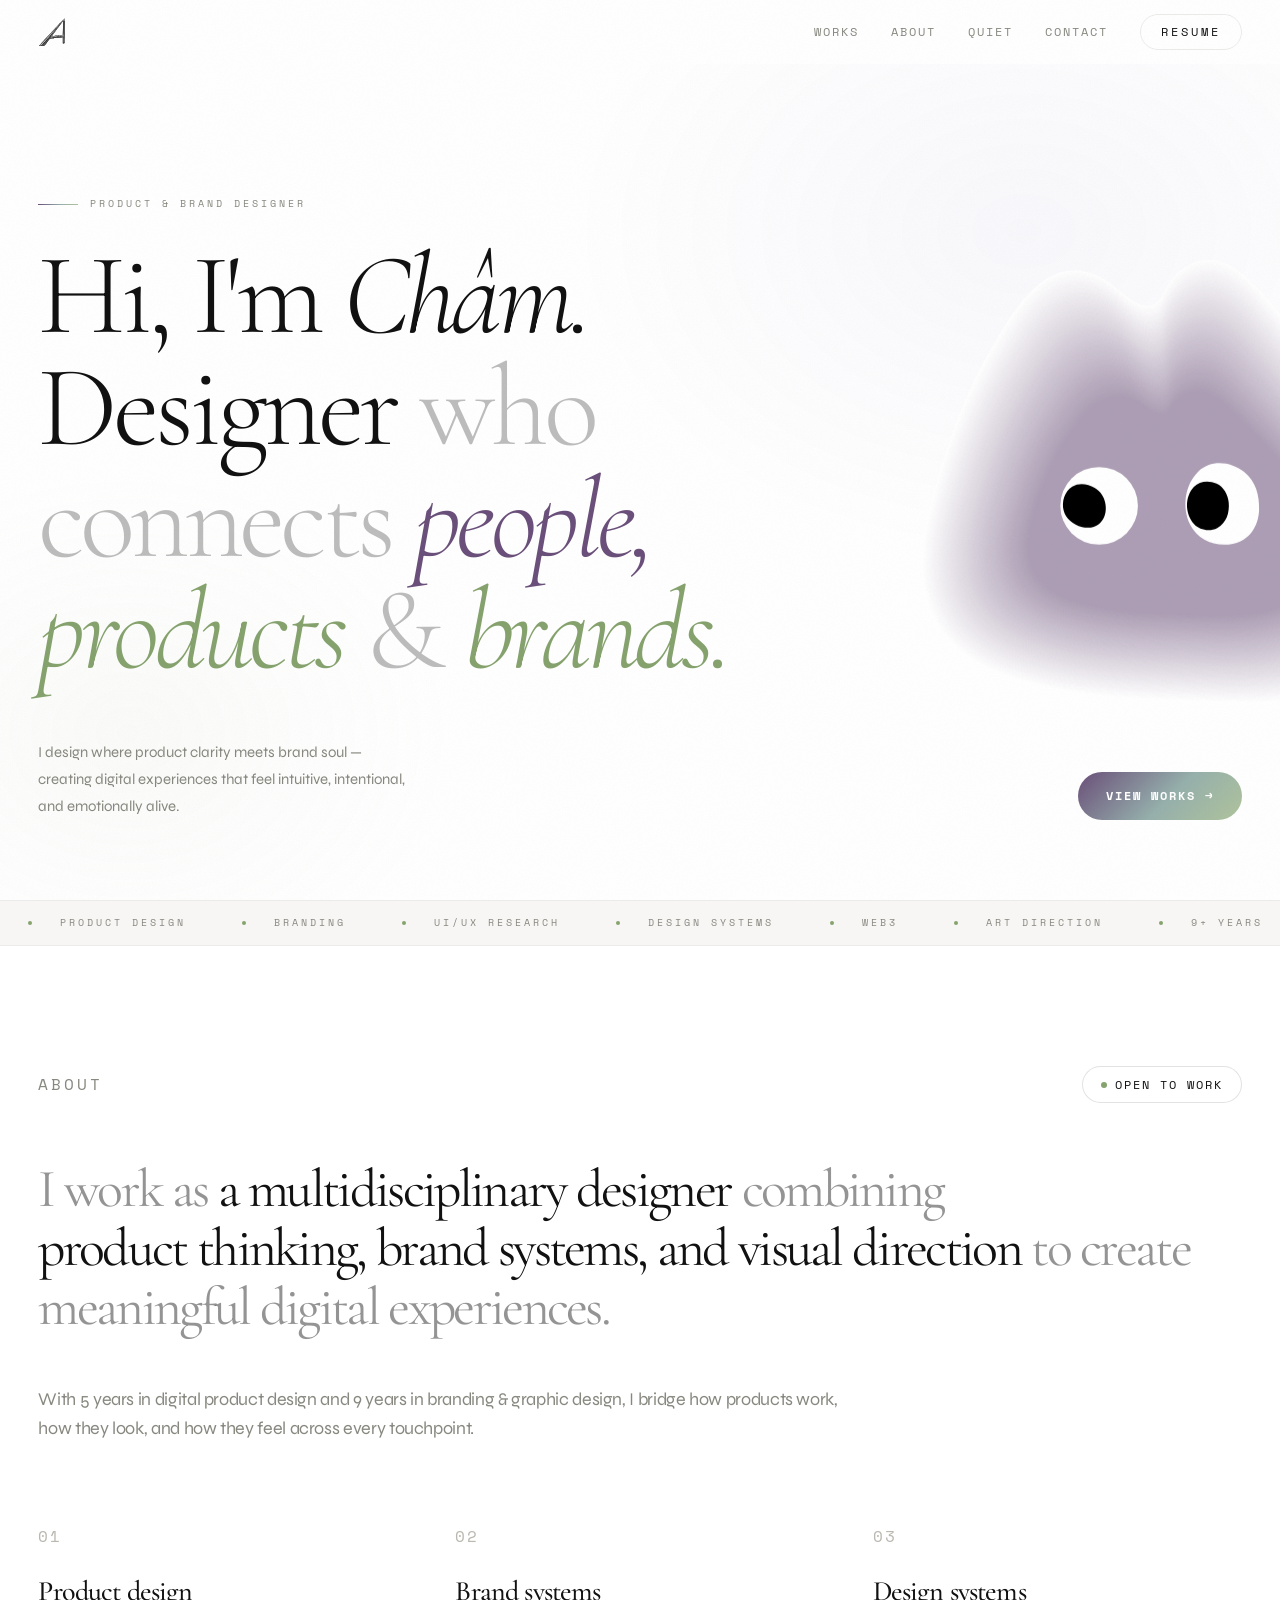
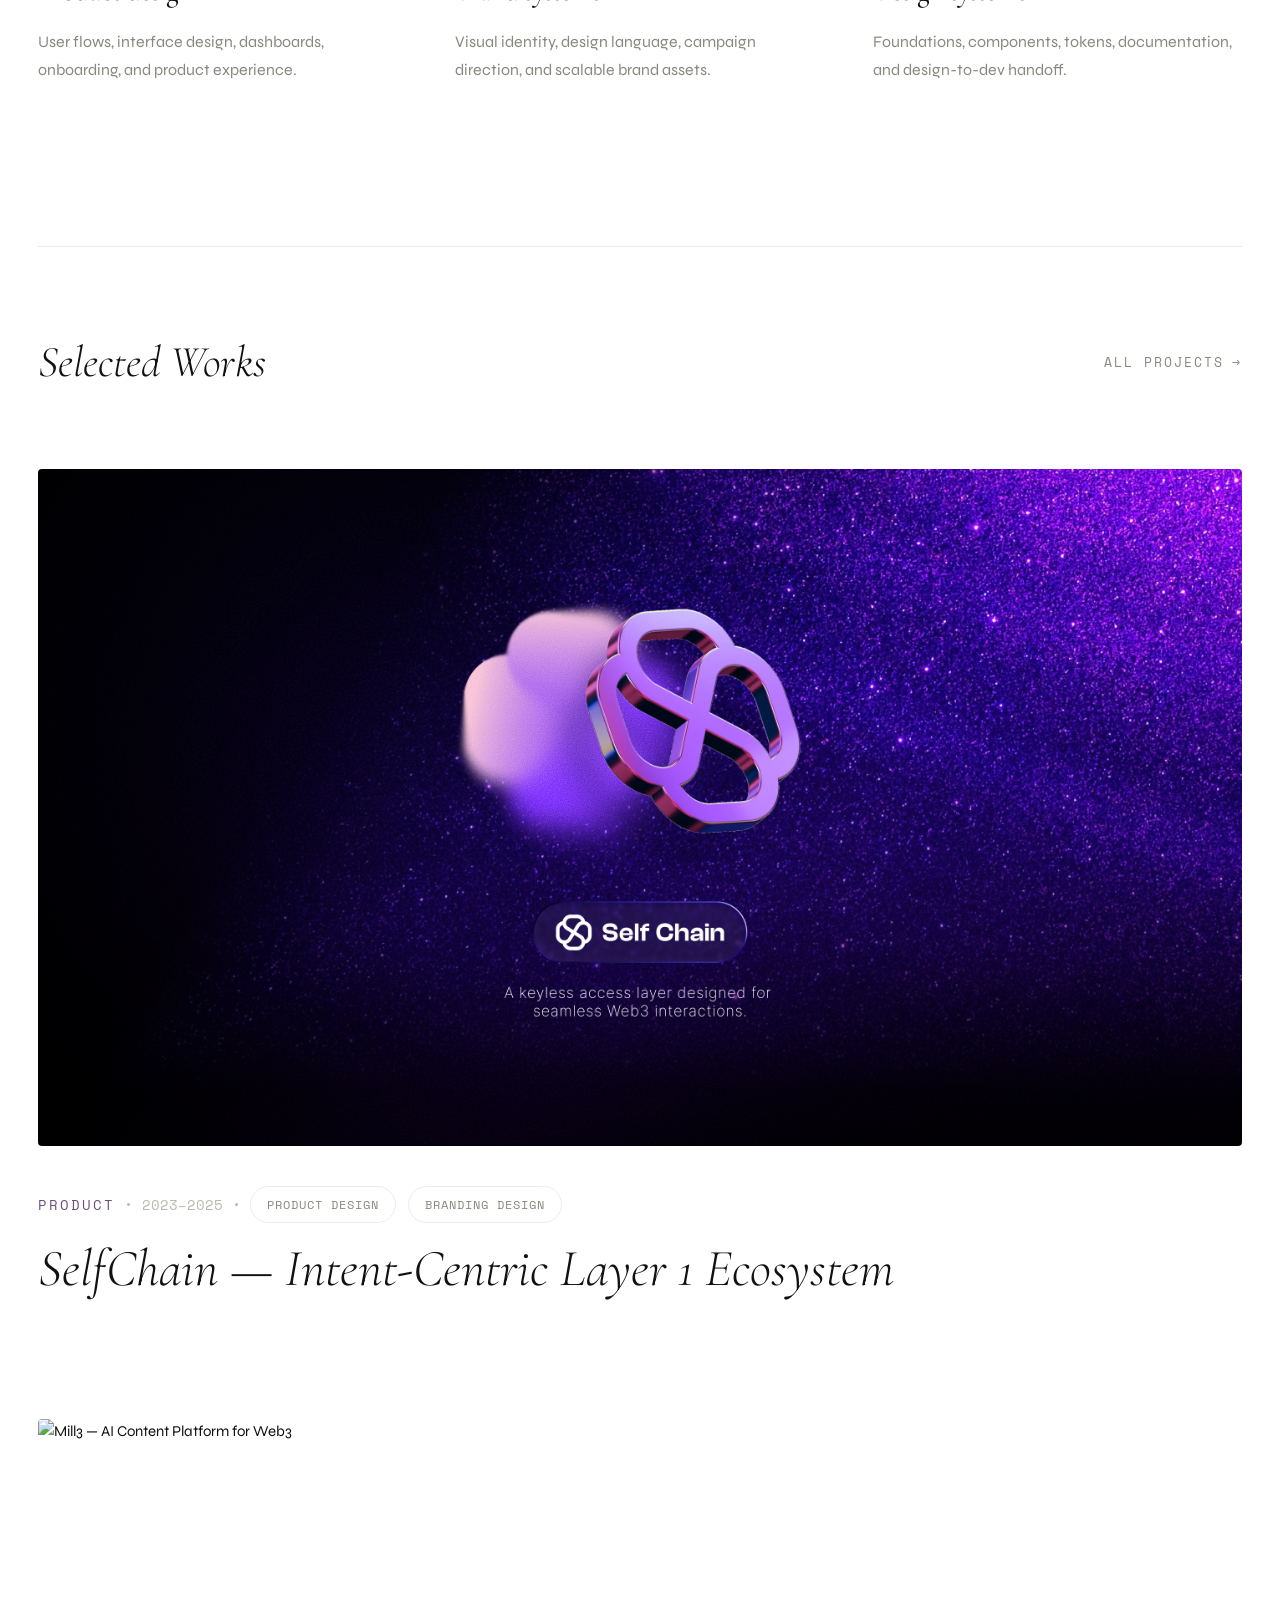
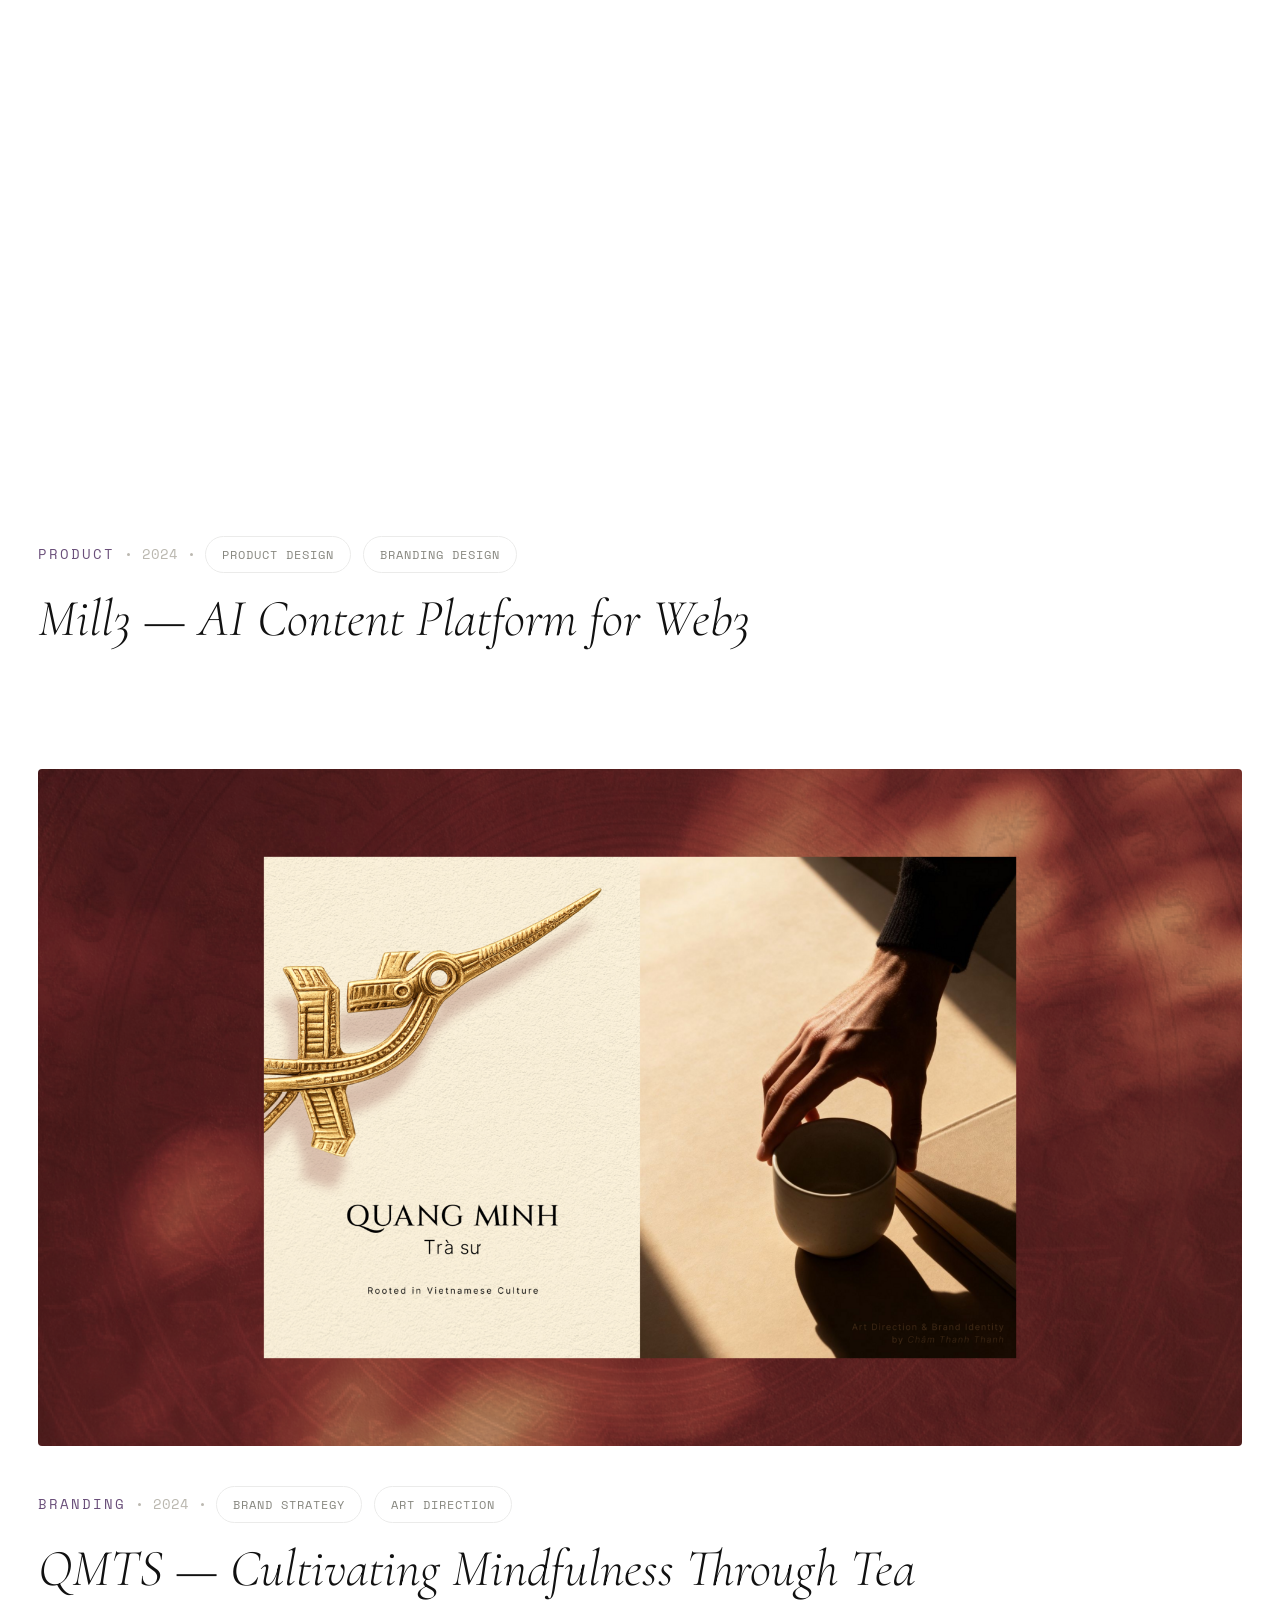
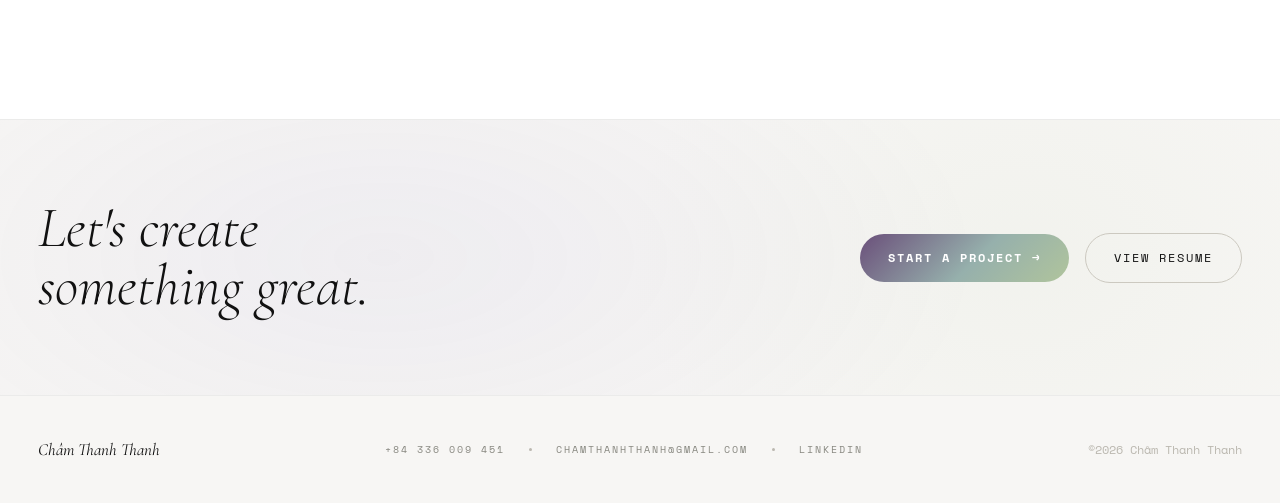
==== index.html @ a3ff2a01 "up" ====
<!doctype html>
<html lang="vi">
  <head>
    <meta charset="UTF-8" />
    <meta name="viewport" content="width=device-width, initial-scale=1.0, viewport-fit=cover" />
    <title>Châm Thanh Thanh — UI/UX & Branding Designer</title>
    <meta
      name="description"
      content="Senior UI/UX & Branding Designer with 8+ years experience."
    />
    <link rel="preconnect" href="https://fonts.googleapis.com" />
    <link rel="preconnect" href="https://fonts.gstatic.com" crossorigin />
    <link
      href="https://fonts.googleapis.com/css2?family=Cormorant+Garamond:ital,wght@0,300;0,400;0,500;0,600;0,700;1,300;1,400&family=Syne:wght@400;500;600;700&family=Space+Mono:ital,wght@0,400;0,700;1,400&display=swap"
      rel="stylesheet"
    />
    <link rel="stylesheet" href="/assets/style.css?v=3" />
    <link
      rel="icon"
      href="/assets/images/favicon-32.png"
      type="image/png"
      sizes="32x32"
    />
    <link
      rel="icon"
      href="/assets/images/favicon-192.png"
      type="image/png"
      sizes="192x192"
    />
    <link rel="apple-touch-icon" href="/assets/images/favicon-192.png" />
    <link rel="icon" href="/assets/images/favicon.svg" type="image/svg+xml" />
    <!-- Open Graph -->
    <meta property="og:type" content="website" />
    <meta property="og:url" content="https://chamthanhthanh.com/" />
    <meta property="og:title" content="Châm Thanh Thanh — UI/UX & Branding Designer" />
    <meta property="og:description" content="Senior UI/UX & Branding Designer with 8+ years experience. I design where product clarity meets brand soul." />
    <meta property="og:image" content="https://chamthanhthanh.com/assets/images/thumbnail-web.png" />
    <meta property="og:image:width" content="1200" />
    <meta property="og:image:height" content="630" />
    <!-- Twitter Card -->
    <meta name="twitter:card" content="summary_large_image" />
    <meta name="twitter:title" content="Châm Thanh Thanh — UI/UX & Branding Designer" />
    <meta name="twitter:description" content="Senior UI/UX & Branding Designer with 8+ years experience." />
    <meta name="twitter:image" content="https://chamthanhthanh.com/assets/images/thumbnail-web.png" />
  </head>
  <body>
    <noscript><div style="position:fixed;inset:0;display:flex;align-items:center;justify-content:center;background:#f9f7f4;font-family:sans-serif;text-align:center;padding:24px;z-index:9999"><div><p style="font-size:18px;font-weight:600;margin:0 0 8px">JavaScript is required</p><p style="font-size:14px;color:#666;margin:0">Please enable JavaScript to view this site.<br>Vui lòng bật JavaScript để xem trang.</p></div></div></noscript>
    <button
      class="btt"
      id="btt"
      onclick="window.scrollTo({ top: 0, behavior: 'smooth' })"
    >
      ↑
    </button>
    <div id="loader"><div class="loader-inner"></div></div>
    <div class="hero-cursor" id="hCursor"></div>
    <div class="hero-cursor-ring" id="hCursorRing"></div>
    <a href="#app" class="skip-link">Skip to main content</a>

    <nav id="nav">
      <a class="nlogo" href="/">
        <img
          class="brand-mark"
          src="/assets/images/favicon.svg"
          alt="Châm Thanh Thanh logo"
        />
      </a>
      <div class="nlinks">
        <a class="nlink" href="/works/">Works</a>
        <a class="nlink" href="/about/">About</a>
        <a class="nlink" href="/quiet/">Quiet</a>
        <a class="nlink" href="/contact/">Contact</a>
        <a
          id="navResume"
          href="https://drive.google.com/file/d/1ogmVIP-TKXft0pwJzTQ1Xr3Z5sx37nO5/view"
          target="_blank"
          rel="noopener noreferrer"
          class="ncta nav-outline-cta"
        >
          Resume
        </a>
      </div>
      <div class="nburger" id="nb" onclick="togMenu()">
        <span></span>
        <span></span>
        <span></span>
      </div>
    </nav>

    <div class="mmenu" id="mm">
      <a class="mml" href="/">Home</a>
      <a class="mml" href="/works/">Works</a>
      <a class="mml" href="/about/">About</a>
      <a class="mml" href="/quiet/">Quiet</a>
      <a class="mml" href="/contact/">Contact</a>
    </div>

    <main id="app" aria-label="Main content">
      <!-- HOME -->
      <div id="page-home" class="page active">
        <section class="hero" id="heroSection">
          <div class="hero-bg-static"></div>
          <div class="hero-cursor-g" id="heroCursorG"></div>
          <div class="hero-c">
            <div class="hero-eye">Product &amp; Brand Designer</div>
            <h1 class="hero-title" id="heroTitle"></h1>
            <img id="catImg" src="/assets/images/homepage/Cat.svg" alt="Cat" />
            <div class="hero-bot">
              <p class="hero-desc" id="heroDesc"></p>
              <div class="hero-act">
                <a class="btn1" href="/works/">View Works →</a>
              </div>
            </div>
          </div>
        </section>

        <div class="mq"><div class="mq-track" id="mqt"></div></div>

        <section class="about-lab" id="about">
          <div class="about-lab-inner">
            <div class="about-top-row">
              <div class="about-label">About</div>
              <div class="about-pill">
                <span class="about-pill-dot"></span>
                Open to work
              </div>
            </div>
            <h2 class="about-lab-title">
              <span style="color: rgba(17, 17, 17, 0.45)">I work as </span>
              a multidisciplinary designer
              <span style="color: rgba(17, 17, 17, 0.45)">combining </span><br>
              product thinking, brand systems, and visual direction
              <span style="color: rgba(17, 17, 17, 0.45)">
                to create meaningful digital experiences.</span
              >
            </h2>
            <p class="about-lab-desc">
              With 5 years in digital product design and 9 years in branding
              &amp; graphic design, I bridge how products work, how they look,
              and how they feel across every touchpoint.
            </p>
            <div class="about-ways">
              <div class="about-way">
                <div class="about-way-num">01</div>
                <h3>Product design</h3>
                <p>
                  User flows, interface design, dashboards, onboarding, and
                  product experience.
                </p>
              </div>
              <div class="about-way">
                <div class="about-way-num">02</div>
                <h3>Brand systems</h3>
                <p>
                  Visual identity, design language, campaign direction, and
                  scalable brand assets.
                </p>
              </div>
              <div class="about-way">
                <div class="about-way-num">03</div>
                <h3>Design systems</h3>
                <p>
                  Foundations, components, tokens, documentation, and
                  design-to-dev handoff.
                </p>
              </div>
            </div>
          </div>
        </section>

        <hr class="divider" style="margin: 0 var(--px)" />

        <div class="sw padding-top-80 padding-bottom-120">
          <div class="shd">
            <h2>Selected Works</h2>
            <a class="la" href="/works/"
              ><span>All projects</span><span>→</span></a
            >
          </div>
          <div class="fw-list" id="featW"></div>
        </div>

        <div class="cstrip reveal">
          <div class="cstrip-bg"></div>
          <h2>Let's create<br /><em>something great.</em></h2>
          <div class="cstrip-act">
            <button class="btn1" onclick="location.href = '/contact/'">
              Start a project →
            </button>
            <a
              id="ctaResume"
              href="https://drive.google.com/file/d/1ogmVIP-TKXft0pwJzTQ1Xr3Z5sx37nO5/view"
              target="_blank"
              class="btn2"
              >View Resume</a
            >
          </div>
        </div>

        <footer>
          <div class="flogo">Châm Thanh Thanh</div>
          <div class="flinks">
            <a class="flink" href="tel:+84336009451">+84 336 009 451</a>
            <div class="fdot"></div>
            <a class="flink" href="mailto:chamthanhthanh@gmail.com"
              >chamthanhthanh@gmail.com</a
            >
            <div class="fdot"></div>
            <a
              class="flink"
              href="https://www.linkedin.com/in/chamthanhthanh/"
              target="_blank"
              >LinkedIn</a
            >
          </div>
          <div class="fcopy">©2026 Châm Thanh Thanh</div>
        </footer>
      </div>
    </main>


    <script src="/assets/data.js?v=3"></script>
    <script src="/assets/cloud.js?v=3"></script>
    <script src="/assets/app.js?v=3"></script>
    <script>
      /* ── HOMEPAGE INIT ───────────────────────────────── */
      function renderHomepage() {
        const ht = document.getElementById("heroTitle"),
          hd = document.getElementById("heroDesc");
        if (ht) ht.innerHTML = hero.title;
        if (hd) hd.innerHTML = hero.desc;
        if (hero.resume) {
          ["navResume", "ctaResume"].forEach((id) => {
            const el = document.getElementById(id);
            if (el) el.href = hero.resume;
          });
        }
        const catEl = document.getElementById("catImg");
        if (catEl && hero.cat) catEl.src = hero.cat;
        const mqItems = [
          "Product Design","Branding","UI/UX Research","Design Systems",
          "Web3","Art Direction","9+ Years","Việt Nam","System Thinking",
          "Editorial Layouts","AI × Design","Creative Coding","Digital Experiences","Emotional Design",
        ];
        const mqTrack = document.getElementById("mqt");
        if (mqTrack)
          mqTrack.innerHTML = [...mqItems, ...mqItems]
            .map((x) => `<span class="mq-item"><span class="mq-dot"></span>${x}</span>`)
            .join("");
        const featW = document.getElementById("featW");
        if (featW)
          featW.innerHTML = works.filter((w) => w.featured && w.published !== false).slice(0, 3)
            .map((w, i) => fwCardHTML(w, i)).join("");
      }

      renderHomepage();
      (window._dataReady || Promise.resolve(false)).then((fromCloud) => {
        if (fromCloud) renderHomepage();
      }).catch(() => {});

      /* ── CAT ANIMATION ───────────────────────────────── */
      const cat = document.getElementById("catImg");
      if (cat) {
        let targetX = 0,
          targetY = 0,
          currentX = 0,
          currentY = 0,
          isAvoiding = false;

        /* ── MEOW khi con trỏ lại gần mèo ── */
        let nearCat = false,
          meowCooldown = false,
          meowReady = false;
        const meowAudio = new Audio("/assets/sounds/meow3.mp3");
        meowAudio.preload = "auto";
        meowAudio.volume = 0.55;
        meowAudio.addEventListener("canplaythrough", () => (meowReady = true));

        function synthMeow() {
          try {
            const AC = window.AudioContext || window.webkitAudioContext;
            if (!AC) return;
            const ctx = synthMeow._ctx || (synthMeow._ctx = new AC());
            if (ctx.state === "suspended") ctx.resume();
            const t = ctx.currentTime;
            const osc = ctx.createOscillator(),
              gain = ctx.createGain(),
              filt = ctx.createBiquadFilter();
            filt.type = "bandpass";
            filt.frequency.value = 900;
            filt.Q.value = 4;
            osc.type = "sawtooth";
            osc.frequency.setValueAtTime(620, t);
            osc.frequency.exponentialRampToValueAtTime(880, t + 0.12);
            osc.frequency.exponentialRampToValueAtTime(500, t + 0.42);
            gain.gain.setValueAtTime(0.0001, t);
            gain.gain.exponentialRampToValueAtTime(0.16, t + 0.06);
            gain.gain.exponentialRampToValueAtTime(0.0001, t + 0.5);
            osc.connect(filt);
            filt.connect(gain);
            gain.connect(ctx.destination);
            osc.start(t);
            osc.stop(t + 0.52);
          } catch (e) {}
        }

        function meow() {
          if (meowCooldown) return;
          meowCooldown = true;
          setTimeout(() => (meowCooldown = false), 1200);
          if (meowReady) {
            meowAudio.currentTime = 0;
            meowAudio.play().catch(() => synthMeow());
          } else {
            synthMeow();
          }
        }

        // Chạm/click vào mèo cũng kêu (cho điện thoại — vốn không có hover)
        cat.style.cursor = "pointer";
        cat.addEventListener("click", meow);

        document.addEventListener("mousemove", (e) => {
          const rect = cat.getBoundingClientRect();
          const cx = rect.left + rect.width / 2;
          const cy = rect.top + rect.height / 2;
          const dx = e.clientX - cx,
            dy = e.clientY - cy;
          const dist = Math.sqrt(dx * dx + dy * dy),
            maxDist = 300;
          if (dist < maxDist) {
            const force = (maxDist - dist) / maxDist;
            targetX = -dx * force * 0.45;
            targetY = -dy * force * 0.45;
            isAvoiding = true;
          } else {
            targetX = 0;
            targetY = 0;
            isAvoiding = false;
          }
          const near = dist < 220;
          if (near && !nearCat) meow();
          nearCat = near;
        });

        (function animateCat() {
          currentX += (targetX - currentX) * 0.11;
          currentY += (targetY - currentY) * 0.11;
          const floatY = isAvoiding ? 0 : Math.sin(Date.now() / 580) * 20;
          cat.style.transform = `translate(${currentX}px, ${currentY + floatY}px)`;
          requestAnimationFrame(animateCat);
        })();
      }
    </script>
  </body>
</html>
---- assets/style.css ----
/* ── TOKENS ─────────────────────────────────────── */
:root {
  --bg: #ffffff;
  --bg2: #f7f6f4;
  --surface: #f0eeeb;
  --border: #ebebea;
  --bordhi: #ccc9c0;
  --text: #111111;
  --muted: #888880;
  --muted2: #bbb8b0;
  --ame: #6a4f7a;
  --oli: #86a36e;
  --grad: linear-gradient(135deg, #6a4f7a 0%, #96b0ac 55%, #b0c49c 100%);
  --gradt: linear-gradient(135deg, #6a4f7a 0%, #7a9e9a 55%, #9ab488 100%);
  --danger: #e05252;

  --fd: "Cormorant Garamond", Georgia, serif;
  --fu: "Syne", system-ui, sans-serif;
  --fm: "Space Mono", monospace;

  --nav-h: 64px;
  --ease: cubic-bezier(0.16, 1, 0.3, 1);

  --page-padding-x: clamp(20px, 3vw, 64px);
  --px: var(--page-padding-x);
  --page-max-width: none;

  --img-radius: 4px;
}

@media (max-width: 768px) {
  :root {
    --page-padding-x: 32px;
  }
}

@media (max-width: 480px) {
  :root {
    --page-padding-x: 20px;
    --img-radius: 2px;
  }
}

/* ── RESET ──────────────────────────────────────── */
*,
*::before,
*::after {
  box-sizing: border-box;
  margin: 0;
  padding: 0;
}

/* FIX: removed duplicate scroll-behavior: smooth — keeping auto */
html {
  scroll-behavior: auto;
}

body {
  background: var(--bg);
  color: var(--text);
  font-family: var(--fu);
  font-size: 15px;
  line-height: 1.6;
  overflow-x: hidden;
  -webkit-font-smoothing: antialiased;
  /* cursor: none scoped to .hero via JS — default cursor active on other pages */
  cursor: none;
}

/* Grain overlay */
body::after {
  content: "";
  position: fixed;
  inset: 0;
  z-index: 9990;
  pointer-events: none;
  background-image: url("data:image/svg+xml,%3Csvg xmlns='http://www.w3.org/2000/svg' width='400' height='400'%3E%3Cfilter id='g'%3E%3CfeTurbulence type='fractalNoise' baseFrequency='0.72' numOctaves='4' stitchTiles='stitch'/%3E%3CfeColorMatrix type='saturate' values='0'/%3E%3C/filter%3E%3Crect width='400' height='400' filter='url(%23g)'/%3E%3C/svg%3E");
  opacity: 0.046;
  mix-blend-mode: multiply;
}

img {
  display: block;
  max-width: 100%;
}

a {
  color: inherit;
  text-decoration: none;
}

button {
  cursor: pointer;
  border: none;
  background: transparent;
  font-family: inherit;
  color: inherit;
  line-height: 1.2;
}

/* ── ACCESSIBILITY ──────────────────────────────── */
.skip-link {
  position: absolute;
  top: -999px;
  left: 6px;
  padding: 10px 16px;
  background: var(--ame);
  color: white;
  font-family: var(--fm);
  font-size: 12px;
  letter-spacing: 1px;
  text-transform: uppercase;
  border-radius: 6px;
  z-index: 10000;
  transition:
    top 0.2s ease,
    opacity 0.2s ease;
  opacity: 0;
}

.skip-link:focus,
.skip-link:focus-visible {
  top: 12px;
  opacity: 1;
}

@media (prefers-reduced-motion: reduce) {
  *,
  *::before,
  *::after {
    animation-duration: 0.01ms !important;
    animation-iteration-count: 1 !important;
    transition-duration: 0.01ms !important;
    scroll-behavior: auto !important;
  }
}

/* ── FORM ELEMENTS ──────────────────────────────── */
input,
textarea,
select {
  font-family: inherit;
  background: var(--surface);
  border: 1px solid var(--border);
  color: var(--text);
  border-radius: 6px;
  padding: 10px 14px;
  font-size: 14px;
  outline: none;
  transition: border-color 0.2s;
  width: 100%;
}

input::placeholder,
textarea::placeholder {
  color: var(--muted2);
  opacity: 0.55;
}

input:focus,
textarea:focus,
select:focus {
  border-color: var(--bordhi);
  outline: none;
}

label {
  font-size: 13px;
  letter-spacing: 1.5px;
  text-transform: uppercase;
  color: var(--muted);
  display: block;
  margin-bottom: 6px;
  margin-top: 4px;
  font-family: var(--fm);
}

/* ── SCROLLBAR ──────────────────────────────────── */
::-webkit-scrollbar {
  width: 3px;
}
::-webkit-scrollbar-track {
  background: var(--bg);
}
::-webkit-scrollbar-thumb {
  background: var(--bordhi);
  border-radius: 2px;
}

/* ── TAGS / PILLS / DIVIDERS ────────────────────── */
.ltag {
  font-family: var(--fm);
  font-size: 10px;
  letter-spacing: 3px;
  text-transform: uppercase;
  color: var(--muted);
}
.pill {
  display: inline-block;
  color: white;
  font-family: var(--fm);
  font-size: 9px;
  letter-spacing: 2px;
  text-transform: uppercase;
  padding: 4px 12px;
  border-radius: 100px;
  font-weight: 700;
}
.tag {
  font-family: var(--fm);
  font-size: 12px;
  letter-spacing: 1px;
  text-transform: uppercase;
  border: 1px solid var(--border);
  padding: 8px 16px;
  border-radius: 100px;
  color: var(--muted);
}
.fdot {
  width: 3px;
  height: 3px;
  border-radius: 50%;
  background: var(--muted2);
  flex-shrink: 0;
  align-self: center;
}
.divider {
  border: none;
  border-top: 1px solid var(--border);
}

/* ── BUTTONS ────────────────────────────────────── */
.btn1 {
  display: inline-flex;
  align-items: center;
  justify-content: center;
  gap: 10px;
  background: var(--grad);
  color: white;
  font-family: var(--fm);
  font-size: 12px;
  letter-spacing: 2px;
  text-transform: uppercase;
  padding: 18px 28px;
  border-radius: 100px;
  font-weight: 700;
  transition:
    opacity 0.2s,
    transform 0.2s,
    box-shadow 0.2s;
  cursor: pointer;
  border: none;
  white-space: nowrap;
  line-height: 1;
}

.btn1:hover {
  opacity: 0.85;
  transform: translateY(-2px);
  box-shadow: 0 12px 28px rgba(122, 112, 186, 0.22);
}

.btn1:focus {
  outline: 2px solid rgba(106, 79, 122, 0.3);
  outline-offset: 0;
}

.btn2 {
  display: inline-flex;
  align-items: center;
  justify-content: center;
  gap: 10px;
  border: 1px solid var(--bordhi);
  color: var(--text);
  font-family: var(--fm);
  font-size: 12px;
  letter-spacing: 2px;
  text-transform: uppercase;
  padding: 18px 28px;
  border-radius: 100px;
  background: transparent;
  transition: all 0.2s;
  cursor: pointer;
  white-space: nowrap;
  line-height: 1;
}

.btn2:hover {
  border-color: var(--ame);
  color: var(--ame);
  transform: translateY(-2px);
}

.btn2:focus {
  outline: 2px solid rgba(106, 79, 122, 0.3);
  outline-offset: 0;
}

/* ── NAV ────────────────────────────────────────── */
#nav {
  position: fixed;
  top: 0;
  left: 0;
  right: 0;
  z-index: 100;
  height: calc(var(--nav-h) + env(safe-area-inset-top, 0px));
  display: flex;
  align-items: center;
  justify-content: space-between;
  padding: env(safe-area-inset-top, 0px) var(--page-padding-x) 0;
  border-bottom: 1px solid transparent;
  transition:
    border-color 0.3s,
    background 0.3s,
    backdrop-filter 0.3s;
}

#nav.scrolled {
  border-color: var(--border);
  background: #ffffff;
}

.nlogo {
  display: inline-flex;
  align-items: center;
  gap: 10px;
  font-family: var(--fd);
  font-size: 20px;
  font-weight: 400;
  font-style: italic;
  cursor: pointer;
  transition: opacity 0.2s;
}
.nlogo:hover {
  opacity: 0.6;
}

.nlinks {
  display: flex;
  align-items: center;
  gap: 32px;
  margin-left: auto;
}

.nlink {
  font-family: var(--fm);
  font-size: 12px;
  letter-spacing: 2px;
  text-transform: uppercase;
  color: var(--muted);
  cursor: pointer;
  position: relative;
  transition: color 0.2s;
}

.nlink::after {
  content: "";
  position: absolute;
  bottom: -2px;
  left: 0;
  right: 0;
  height: 1px;
  background: var(--grad);
  transform: scaleX(0);
  transform-origin: left;
  transition: transform 0.3s var(--ease);
}

.nlink:hover,
.nlink.active {
  color: var(--text);
}

.nlink:hover::after,
.nlink.active::after {
  transform: scaleX(1);
}

.nlink:focus:not(:focus-visible) {
  outline: none;
}

.ncta {
  height: 36px;
  padding: 0 20px;
  border-radius: 999px;
  border: 1px solid var(--border);
  background: transparent;
  color: var(--text);
  display: flex;
  align-items: center;
  justify-content: center;
  font-family: var(--fm);
  font-size: 12px;
  letter-spacing: 3px;
  text-transform: uppercase;
  cursor: pointer;
  transition: all 0.35s ease;
}

.ncta:hover {
  border-color: var(--ame);
  color: var(--ame);
}

.ncta:focus:not(:focus-visible) {
  outline: none;
}


.nburger {
  display: none;
  width: 44px;
  height: 44px;
  flex-direction: column;
  justify-content: center;
  gap: 5px;
  cursor: pointer;
  margin-right: -10px;
  -webkit-tap-highlight-color: transparent;
}
.nburger span {
  display: block;
  width: 24px;
  height: 2px;
  border-radius: 2px;
  background: var(--text);
  transition: all 0.3s var(--ease);
}
.nburger span:nth-child(2) {
  transition: transform 0.2s var(--ease), opacity 0.2s var(--ease);
}

.mmenu {
  display: none;
  position: fixed;
  inset: 0;
  z-index: 99;
  background: var(--bg);
  flex-direction: column;
  padding: 100px 48px 48px;
}
.mmenu.open {
  display: flex;
}

.mml {
  font-family: var(--fd);
  font-size: 48px;
  font-style: italic;
  font-weight: 300;
  line-height: 1.1;
  padding: 12px 0;
  border-bottom: 1px solid var(--border);
  cursor: pointer;
  transition:
    color 0.2s,
    padding-left 0.2s;
}
.mml:hover {
  color: var(--ame);
  padding-left: 10px;
}

/* ── PAGES / TRANSITIONS ────────────────────────── */
#app {
  min-height: 100vh;
  padding-top: var(--nav-h);
}

.page {
  display: none;
  animation: pgIn 0.5s var(--ease) both;
  min-height: calc(100vh - var(--nav-h));
  position: relative;
}

#page-home {
  position: relative;
}

.page.active {
  display: block;
}

@keyframes pgIn {
  from {
    opacity: 0;
    transform: translateY(18px);
  }
  to {
    opacity: 1;
    transform: none;
  }
}

.reveal {
  opacity: 0;
  transform: translateY(24px);
  transition:
    opacity 0.7s var(--ease),
    transform 0.7s var(--ease);
  will-change: opacity, transform;
}
.reveal.visible {
  opacity: 1;
  transform: none;
}
.rd1 {
  transition-delay: 0.1s;
}
.rd2 {
  transition-delay: 0.2s;
}
.rd3 {
  transition-delay: 0.3s;
}

/* ── LOADER ─────────────────────────────────────── */
#loader {
  position: fixed;
  top: 0;
  left: 0;
  width: 100%;
  height: 2px;
  z-index: 99999;
}

.loader-inner {
  height: 100%;
  width: 0%;
  background: linear-gradient(90deg, #86a36e, #6a4f7a);
  animation: loadBar 1.2s cubic-bezier(0.1, 0.05, 0.1, 1) forwards;
}

@keyframes loadBar {
  0% {
    width: 0%;
    opacity: 1;
  }
  60% {
    width: 80%;
  }
  90% {
    width: 95%;
  }
  100% {
    width: 100%;
    opacity: 0;
  }
}

#loader.hidden {
  opacity: 0;
  visibility: hidden;
  transition:
    opacity 0.2s ease,
    visibility 0.2s ease;
}

/* ── PAGE ENTRANCE ──────────────────────────────── */
main#main {
  opacity: 0;
}
main#main.ready {
  opacity: 1;
  transition: opacity 0.45s ease;
}

/* ── FOOTER ─────────────────────────────────────── */
footer {
  min-height: 100px;
  border-top: 1px solid var(--border);
  padding: 40px var(--page-padding-x);
  display: flex;
  align-items: center;
  justify-content: space-between;
  flex-wrap: wrap;
  gap: 24px;
  background: var(--bg2);
}

.flogo {
  display: inline-flex;
  align-items: center;
  gap: 10px;
  font-family: var(--fd);
  font-size: 17px;
  font-style: italic;
}

.flinks {
  display: flex;
  gap: 24px;
}

.flink {
  font-family: var(--fm);
  font-size: 10px;
  letter-spacing: 2px;
  text-transform: uppercase;
  color: var(--muted);
  cursor: pointer;
  transition: color 0.2s;
}
.flink:hover {
  color: var(--text);
}

.brand-mark {
  display: inline-flex;
  width: 28px;
  height: 28px;
  object-fit: contain;
  flex-shrink: 0;
  margin-right: 10px;
}

.fcopy {
  font-family: var(--fm);
  font-size: 12px;
  color: var(--muted2);
  white-space: nowrap;
}

/* ── LAYOUT HELPERS ─────────────────────────────── */
.sw {
  padding-left: var(--page-padding-x);
  padding-right: var(--page-padding-x);
}

.full-bleed {
  width: 100vw;
  margin-left: calc(50% - 50vw);
  margin-right: calc(50% - 50vw);
}

.content-container {
  max-width: 1120px;
  margin: 0 auto;
  padding: 96px 40px;
}

/* ══════════════════════════════════════════════════
   HOME
══════════════════════════════════════════════════ */

/* ── HERO ───────────────────────────────────────── */
.hero {
  height: calc(100vh - var(--nav-h));
  display: flex;
  flex-direction: column;
  justify-content: flex-end;
  padding: 0 var(--page-padding-x) 80px;
  position: relative;
  overflow: hidden;
  cursor: none;
}

.hero-bg-static {
  position: absolute;
  inset: 0;
  z-index: 0;
  background:
    radial-gradient(
      ellipse 700px 500px at 80% 20%,
      rgba(122, 112, 186, 0.05),
      transparent 65%
    ),
    radial-gradient(
      ellipse 500px 400px at 10% 80%,
      rgba(176, 196, 156, 0.06),
      transparent 65%
    );
}

.hero-cursor-g {
  position: absolute;
  inset: 0;
  z-index: 0;
  pointer-events: none;
  transition: background 0.08s linear;
}

.hero-cursor {
  position: fixed;
  left: 0;
  top: 0;
  width: 9px;
  height: 9px;
  border-radius: 50%;
  background: linear-gradient(135deg, #6a4f7a 0%, #86a36e 100%);
  pointer-events: none;
  z-index: 99999;
  transform: translate(-50%, -50%);
  box-shadow: 0 0 10px rgba(106, 79, 122, 0.22);
  display: none;
  transition:
    width 0.28s ease,
    height 0.28s ease,
    opacity 0.28s ease,
    box-shadow 0.28s ease;
}

.hero-cursor-ring {
  position: fixed;
  left: 0;
  top: 0;
  width: 54px;
  height: 54px;
  border-radius: 50%;
  border: 1px solid rgba(106, 79, 122, 0.4);
  pointer-events: none;
  z-index: 99998;
  transform: translate(-50%, -50%);
  display: none;
  transition:
    width 0.42s cubic-bezier(0.16, 1, 0.3, 1),
    height 0.42s cubic-bezier(0.16, 1, 0.3, 1),
    border-color 0.42s cubic-bezier(0.16, 1, 0.3, 1),
    opacity 0.3s ease;
  mix-blend-mode: difference;
}

.hero-cursor-ring::before {
  content: "";
  position: absolute;
  inset: -1px;
  border-radius: inherit;
  background: conic-gradient(
    from 0deg,
    rgba(106, 79, 122, 1),
    rgba(134, 163, 110, 1),
    rgba(106, 79, 122, 1)
  );
  opacity: 0;
  animation: cursorGradientSpin 1s linear infinite;
  transition: opacity 0.36s ease;
  z-index: -1;
}

.hero-cursor-ring::after {
  content: "";
  position: absolute;
  inset: 1px;
  border-radius: inherit;
  background: transparent;
}

.hero:hover .hero-cursor,
.hero:hover .hero-cursor-ring {
  display: block;
}

.hero-cursor-ring.is-hover {
  width: 78px;
  height: 78px;
  border: 0.5px solid rgba(106, 79, 122, 0.45);
  background: transparent;
  box-shadow: 0 0 18px rgba(106, 79, 122, 0.18);
  animation:
    cursorRingColor 1.8s ease-in-out infinite alternate,
    cursorRingGlow 1.8s ease-in-out infinite alternate;
}

.hero-cursor-ring.is-hover::before,
.hero-cursor-ring.is-hover::after {
  display: none;
}

.hero-cursor.is-hover {
  width: 8px;
  height: 8px;
  opacity: 0.9;
  box-shadow: 0 0 12px rgba(134, 163, 110, 0.2);
}

@keyframes cursorGradientSpin {
  to {
    transform: rotate(360deg);
  }
}

@keyframes cursorRingColor {
  0% {
    border-color: rgba(106, 79, 122, 0.38);
  }

  100% {
    border-color: rgba(134, 163, 110, 0.38);
  }
}

@keyframes cursorRingGlow {
  0% {
    box-shadow:
      0 0 12px 4px rgba(106, 79, 122, 0.16),
      0 0 28px 8px rgba(106, 79, 122, 0.06);
  }

  100% {
    box-shadow:
      0 0 12px 4px rgba(134, 163, 110, 0.16),
      0 0 28px 8px rgba(134, 163, 110, 0.06);
  }
}
.hero-c {
  position: relative;
  z-index: 1;
}

.hero-eye {
  font-family: var(--fm);
  font-size: 10px;
  letter-spacing: 3px;
  text-transform: uppercase;
  color: var(--muted);
  margin-bottom: 28px;
  display: flex;
  align-items: center;
  gap: 12px;
}
.hero-eye::before {
  content: "";
  display: block;
  width: 40px;
  height: 1px;
  background: var(--grad);
}

.hero-title {
  font-family: var(--fd);
  font-size: clamp(56px, 9vw, 136px);
  font-weight: 300;
  line-height: 0.97;
  letter-spacing: -0.04em;
  margin-bottom: 52px;
}
.hero-title .b {
  color: var(--text);
}
.hero-title .f1 {
  color: rgba(17, 17, 17, 0.28);
}
.hero-title .f2 {
  color: rgba(17, 17, 17, 0.13);
}
.hero-title em {
  font-style: italic;
}

.hero-bot {
  display: flex;
  align-items: flex-end;
  justify-content: space-between;
  gap: 48px;
}
.hero-desc {
  max-width: 380px;
  color: var(--muted);
  font-size: 15px;
  line-height: 1.8;
}
.hero-act {
  display: flex;
  align-items: center;
  gap: 16px;
  flex-shrink: 0;
}

/* ── MARQUEE ────────────────────────────────────── */
.mq {
  border-top: 1px solid var(--border);
  border-bottom: 1px solid var(--border);
  overflow: hidden;
  padding: 14px 0;
  background: var(--bg2);
}
.mq-track {
  display: flex;
  animation: mqanim 50s linear infinite;
  width: max-content;
}
.mq-track:hover {
  animation-play-state: paused;
}
.mq-item {
  display: flex;
  align-items: center;
  gap: 28px;
  padding: 0 28px;
  font-family: var(--fm);
  font-size: 10px;
  letter-spacing: 3px;
  text-transform: uppercase;
  color: var(--muted);
  white-space: nowrap;
}
.mq-dot {
  width: 4px;
  height: 4px;
  border-radius: 50%;
  background: var(--oli);
}
@keyframes mqanim {
  to {
    transform: translateX(-50%);
  }
}

/* ── HOME — ABOUT STRIP ─────────────────────────── */
.h-about {
  padding-top: 120px;
  padding-bottom: 120px;
  display: grid;
  grid-template-columns: 160px 1fr;
  gap: 80px;
  align-items: start;
}
.h-about h2 {
  font-family: var(--fd);
  font-size: clamp(30px, 4vw, 56px);
  font-weight: 300;
  font-style: italic;
  line-height: 1.1;
  margin-bottom: 24px;
}
.h-about p {
  color: var(--muted);
  font-size: 16px;
  line-height: 1.85;
  max-width: 560px;
}

/* ── SECTION HEADER ─────────────────────────────── */
.shd {
  display: flex;
  align-items: center;
  justify-content: space-between;
  margin-bottom: 48px;
  padding-bottom: 24px;
}
.shd h2 {
  font-family: var(--fd);
  font-size: 44px;
  font-weight: 300;
  font-style: italic;
}

.la {
  display: inline-flex;
  align-items: center;
  gap: 8px;
  font-family: var(--fm);
  font-size: 13px;
  letter-spacing: 2px;
  text-transform: uppercase;
  color: var(--muted);
  cursor: pointer;
  transition:
    color 0.2s,
    gap 0.2s;
}
.la:hover {
  color: var(--text);
  gap: 14px;
}

/* ── HOME — FEATURED WORKS ──────────────────────── */
.fw-list {
  display: grid;
  grid-template-columns: repeat(1, 1fr);
  gap: 120px;
  padding: 0;
}

.fw-item {
  position: relative;
  overflow: visible;
  cursor: pointer;
  transition: all 0.3s var(--ease);
  display: grid;
  grid-template-columns: 1fr;
  gap: 40px;
}
.fw-item::before {
  display: none;
}
.fw-item:hover::before {
  display: none;
}

.fw-row {
  display: contents;
  position: relative;
  z-index: 1;
}
.fw-num {
  font-family: var(--fm);
  font-size: 10px;
  color: var(--muted2);
  flex-shrink: 0;
  display: none;
}
.fw-main {
  min-width: 0;
  display: flex;
  flex-direction: column;
  gap: 16px;
}

.fw-cat-row {
  display: flex;
  align-items: center;
  gap: 12px;
}
.fw-cat-dot {
  width: 3px;
  height: 3px;
  border-radius: 50%;
  background: var(--muted2);
  flex-shrink: 0;
}
.fw-catbadge {
  font-family: var(--fm);
  font-size: 14px;
  letter-spacing: 2px;
  text-transform: uppercase;
  color: var(--ame);
}
.fw-yr {
  font-family: var(--fm);
  font-size: 14px;
  color: var(--muted2);
}

.fw-title {
  font-family: var(--fd);
  font-size: clamp(32px, 5vw, 52px);
  font-style: italic;
  font-weight: 300;
  line-height: 1.15;
  color: var(--text);
  transition: color 0.3s;
}
.fw-item:hover .fw-title {
  color: var(--ame);
}

.fw-tags {
  display: flex;
  flex-wrap: wrap;
  gap: 12px;
}
.fw-arrow-wrap {
  flex-shrink: 0;
  display: none;
  align-items: center;
}

.fw-circle {
  width: 52px;
  height: 52px;
  border-radius: 50%;
  border: 1px solid var(--border);
  display: flex;
  align-items: center;
  justify-content: center;
  font-size: 18px;
  transition: all 0.35s var(--ease);
  color: var(--muted);
}
.fw-item:hover .fw-circle {
  background: var(--grad);
  border-color: transparent;
  color: white;
  transform: scale(1.05);
}

.fw-preview {
  position: relative;
  width: 100%;
  overflow: hidden;
  aspect-ratio: 16/9;
  transition: all 0.4s var(--ease);
  pointer-events: auto;
  border-radius: var(--img-radius);
  order: -1;
}
.fw-preview-inner {
  width: 100%;
  height: 100%;
  display: flex;
  align-items: center;
  justify-content: center;
  font-family: var(--fd);
  font-size: 80px;
  font-style: italic;
  color: rgba(0, 0, 0, 0.05);
  transition: transform 0.4s var(--ease);
  aspect-ratio: 16/9;
}
.fw-item:hover .fw-preview-inner {
  transform: scale(1.02);
}
.fw-preview img {
  width: 100%;
  height: 100%;
  object-fit: cover;
}

/* ── HOME — CTA STRIP ───────────────────────────── */
.cstrip {
  border-top: 1px solid var(--border);
  padding: 80px var(--page-padding-x);
  display: flex;
  align-items: center;
  justify-content: space-between;
  gap: 40px;
  position: relative;
  overflow: hidden;
  background: var(--bg2);
}
.cstrip-bg {
  position: absolute;
  inset: 0;
  background:
    radial-gradient(
      ellipse 600px 300px at 30% 50%,
      rgba(122, 112, 186, 0.07),
      transparent
    ),
    radial-gradient(
      ellipse 400px 300px at 80% 50%,
      rgba(176, 196, 156, 0.08),
      transparent
    );
  pointer-events: none;
}
.cstrip h2 {
  font-family: var(--fd);
  font-size: clamp(32px, 4.5vw, 64px);
  font-weight: 300;
  font-style: italic;
  line-height: 1;
  position: relative;
}
.cstrip-act {
  position: relative;
  display: flex;
  gap: 16px;
  align-items: center;
  flex-shrink: 0;
}

/* ══════════════════════════════════════════════════
   WORKS PAGE
══════════════════════════════════════════════════ */
.wpage-hero {
  min-height: 56vh;
  padding: calc(var(--nav-h) + 72px) clamp(24px, 6vw, 96px) 88px;
  display: grid;
  align-items: end;
  border-bottom: 1px solid var(--border);
}

.wpage-hero-inner {
  width: 100%;
  display: grid;
  grid-template-columns: 1.2fr 0.8fr;
  align-items: end;
  gap: clamp(48px, 8vw, 120px);
}

.wpage-hero h1 {
  font-family: var(--fd);
  font-size: clamp(88px, 13vw, 180px);
  font-weight: 300;
  font-style: italic;
  line-height: 0.86;
  letter-spacing: -0.055em;
}

.wpage-sub {
  color: var(--muted);
  font-size: 13px;
  text-align: center;
  max-width: 340px;
  line-height: 1.75;
  justify-self: end;
  padding-bottom: 10px;
}
.wpage-sub .ltag {
  margin-bottom: 8px;
}

/* ── FILTER BUTTONS ─────────────────────────────── */
/* FIX: merged two duplicate .fbtn blocks into one */
.wfilters {
  padding: 28px var(--page-padding-x);
  display: flex;
  gap: 6px;
  border-bottom: 1px solid var(--border);
  overflow-x: auto;
  background: var(--bg);
}
.wfilters::-webkit-scrollbar {
  display: none;
}

.fbtn {
  position: relative;
  height: 36px;
  padding: 0 24px;
  display: inline-flex;
  align-items: center;
  justify-content: center;
  font-family: var(--fm);
  font-size: 10px;
  letter-spacing: 2px;
  text-transform: uppercase;
  border: 1px solid var(--border);
  border-radius: 999px;
  background: transparent;
  color: var(--muted);
  white-space: nowrap;
  cursor: pointer;
  line-height: 1;
  overflow: hidden;
  isolation: isolate;
  transition:
    color 0.2s ease,
    border-color 0.2s ease;
}

.fbtn::before {
  content: "";
  position: absolute;
  inset: 0;
  border-radius: inherit;
  background: var(--grad);
  opacity: 0;
  z-index: -1;
  transition: opacity 0.2s ease;
}

.fbtn:hover {
  border-color: var(--bordhi);
  color: var(--text);
}

.fbtn.active,
.fbtn.active:hover {
  background: transparent;
  color: #fff;
  border-color: transparent;
}

.fbtn.active::before {
  opacity: 1;
}

/* ── WORKS GRID ─────────────────────────────────── */
.works-projects {
  width: 100vw;
  margin-left: calc(50% - 50vw);
  background: var(--bg);
}

.wgrid {
  display: grid;
  grid-template-columns: repeat(2, 1fr);
  gap: 1px;
  background: var(--border);
  width: 100%;
}
.wgrid::after {
  content: "";
  background: var(--bg);
  display: none;
}
.wgrid.has-odd::after {
  display: block;
}

.wgi {
  background: var(--bg);
  display: grid;
  grid-template-columns: 52px 1fr;
  align-items: stretch;
  cursor: pointer;
  transition: background 0.2s;
  min-height: 420px;
}
.wgi:hover {
  background: var(--bg2);
}

.wgi-num {
  display: flex;
  align-items: flex-start;
  justify-content: center;
  padding-top: 36px;
  font-family: var(--fm);
  font-size: 12px;
  color: var(--muted2);
  border-right: 1px solid var(--border);
}

.wgi-body {
  padding: 36px clamp(28px, 4vw, 56px);
  display: flex;
  flex-direction: column;
}
.wgi-top {
  display: flex;
  align-items: flex-start;
  justify-content: space-between;
  margin-bottom: 22px;
}
.wgi-yr {
  font-family: var(--fm);
  font-size: 12px;
  color: var(--muted);
  letter-spacing: 1px;
}

.wgi-arr {
  width: 44px;
  height: 44px;
  border-radius: 50%;
  border: 1px solid var(--border);
  display: flex;
  align-items: center;
  justify-content: center;
  font-size: 17px;
  transition: all 0.2s;
}
.wgi:hover .wgi-arr {
  background: var(--grad);
  border: none;
  color: white;
  transform: rotate(45deg);
  filter: none;
}
.wgi-thumb {
  aspect-ratio: 16/9;
  overflow: hidden;
  margin-bottom: 24px;
  border-radius: var(--img-radius);
  flex-shrink: 0;
}
.wgi-cover {
  width: 100%;
  height: 100%;
  display: flex;
  align-items: center;
  justify-content: center;
  font-family: var(--fd);
  font-size: clamp(44px, 5vw, 72px);
  font-style: italic;
  color: rgba(0, 0, 0, 0.07);
  transition: transform 0.5s var(--ease);
}
.wgi:hover .wgi-cover {
  transform: scale(1.03);
}
.wgi-thumb img {
  width: 100%;
  height: 100%;
  object-fit: cover;
}

.wgi-title {
  font-family: var(--fd);
  font-size: clamp(27px, 2.3vw, 38px);
  font-weight: 400;
  line-height: 1.08;
  letter-spacing: -0.025em;
  margin-bottom: 16px;
  flex: 1;
}
.wgi-tags {
  display: flex;
  flex-wrap: wrap;
  gap: 6px;
}

/* ══════════════════════════════════════════════════
   WORK DETAIL
══════════════════════════════════════════════════ */
.wd-hero {
  padding: calc(var(--nav-h) + 80px) var(--page-padding-x) 80px;
}

.wd-back {
  display: inline-flex;
  align-items: center;
  gap: 8px;
  font-family: var(--fm);
  font-size: 12px;
  letter-spacing: 2px;
  text-transform: uppercase;
  color: var(--muted);
  cursor: pointer;
  margin-bottom: 48px;
  transition:
    color 0.2s,
    gap 0.2s;
}
.wd-back:hover {
  color: var(--text);
  gap: 14px;
}

.wd-title {
  font-family: var(--fd);
  font-size: clamp(40px, 6vw, 80px);
  font-weight: 300;
  font-style: italic;
  line-height: 1.05;
  letter-spacing: -0.03em;
  max-width: 100%;
  margin-bottom: 64px;
}

.wd-meta {
  display: flex;
  justify-content: space-between;
  flex-wrap: wrap;
  margin-bottom: 16px;
  gap: 24px 0;
}
.wd-meta > div {
  min-width: 0;
}
.wd-ml {
  font-family: var(--fm);
  font-size: 12px;
  letter-spacing: 3px;
  text-transform: uppercase;
  color: var(--muted);
  margin-bottom: 8px;
}
.wd-mv {
  font-size: 16px;
  color: var(--text);
}

@media (max-width: 600px) {
  .wd-meta {
    display: grid;
    grid-template-columns: 1fr 1fr;
    gap: 28px 20px;
    margin-bottom: 24px;
  }
}

.wd-cover {
  padding: 0 var(--page-padding-x);
}
.wd-cover-inner {
  aspect-ratio: 16/9;
  overflow: hidden;
  border-radius: var(--img-radius);
  display: flex;
  align-items: center;
  justify-content: center;
  font-family: var(--fd);
  font-size: clamp(60px, 10vw, 130px);
  font-style: italic;
  color: rgba(0, 0, 0, 0.06);
}
.wd-cover-inner img {
  width: 100%;
  height: 100%;
  object-fit: cover;
}

.wd-body {
  padding: 80px var(--page-padding-x);
  display: grid;
  grid-template-columns: 200px 1fr;
  gap: 80px;
  max-width: 1200px;
  margin: 0 auto;
}
.wd-body-label {
  font-family: var(--fm);
  font-size: 12px;
  letter-spacing: 3px;
  text-transform: uppercase;
  color: var(--muted);
  padding-top: 4px;
}
.wd-body-text p {
  color: var(--muted);
  font-size: 16px;
  line-height: 1.9;
  margin-bottom: 24px;
}

.wd-nav {
  border-top: 1px solid var(--border);
  display: grid;
  grid-template-columns: 1fr 1fr;
  background: var(--border);
  gap: 1px;
}
.wd-ni {
  background: var(--bg);
  padding: 40px var(--page-padding-x);
  cursor: pointer;
  transition: background 0.2s;
}
.wd-ni:hover {
  background: var(--bg2);
}
.wd-ni .dir {
  font-family: var(--fm);
  font-size: 9px;
  letter-spacing: 2px;
  text-transform: uppercase;
  color: var(--muted);
  margin-bottom: 12px;
}
.wd-ni .ttl {
  font-family: var(--fd);
  font-size: 22px;
  font-style: italic;
}
.wd-ni.nx {
  text-align: right;
}

.wd-section {
  padding: 80px var(--page-padding-x);
  display: grid;
  grid-template-columns: 200px 1fr;
  gap: 80px;
  max-width: 1200px;
  margin: 0 auto;
}
.wd-section-label {
  font-family: var(--fm);
  font-size: 12px;
  letter-spacing: 3px;
  text-transform: uppercase;
  color: var(--muted);
  margin-bottom: 4px;
  padding-top: 6px;
}
.wd-section-heading {
  font-family: var(--fd);
  font-size: 28px;
  font-style: italic;
  font-weight: 500;
  color: var(--text);
  line-height: 1.15;
}
.wd-section-body {
  font-size: 16px;
  line-height: 1.9;
  color: var(--muted);
}
.wd-section-body p {
  margin-bottom: 24px;
}
.wd-section-body p:last-child {
  margin-bottom: 0;
}
.wd-section-body ul {
  margin: 0 0 24px 0;
  padding: 0;
  list-style: none;
  display: flex;
  flex-direction: column;
  gap: 10px;
}
.wd-section-body ul:last-child {
  margin-bottom: 0;
}
.wd-section-body ul li {
  display: flex;
  align-items: baseline;
  gap: 10px;
  font-size: 16px;
  line-height: 1.6;
  color: var(--muted);
}
.wd-section-body ul li::before {
  content: "•";
  font-size: 12px;
  color: var(--muted);
  opacity: 0.4;
  flex-shrink: 0;
}
.wd-section-body b,
.wd-section-body strong { font-family: inherit; font-weight: 600; font-style: normal; color: var(--text); }
.wd-section-body i,
.wd-section-body em { font-family: inherit; font-style: italic; }
.wd-section-right {
  display: flex;
  flex-direction: column;
  gap: 20px;
  padding-top: 2px;
}
/* ══════════════════════════════════════════════════
   SUBPAGE HERO (SHARED)
══════════════════════════════════════════════════ */
.subpage-hero {
  width: 100%;
  padding: clamp(96px, 10vw, 140px) var(--page-padding-x) clamp(56px, 6vw, 88px);
  border-bottom: 1px solid var(--border);
}
.subpage-hero__inner {
  width: 100%;
  display: grid;
  grid-template-columns: minmax(0, 1.4fr) minmax(280px, 0.6fr);
  align-items: end;
  gap: clamp(40px, 6vw, 96px);
}
.subpage-hero__title {
  margin: 0;
  font-family: var(--fd);
  font-size: clamp(64px, 8vw, 128px);
  font-weight: 300;
  line-height: 0.95;
  letter-spacing: -0.06em;
  color: var(--text);
}
.subpage-hero__description {
  margin: 0;
  max-width: 420px;
  font-family: var(--fu);
  font-size: clamp(16px, 1.2vw, 20px);
  line-height: 1.45;
  color: var(--muted);
}

/* ══════════════════════════════════════════════════
   ABOUT PAGE
══════════════════════════════════════════════════ */

/* Hero */
.about-hero {
  width: 100%;
  padding: clamp(120px, 12vw, 180px) var(--page-padding-x)
    clamp(80px, 8vw, 120px);
}

.about-hero__inner {
  width: 100%;
  display: grid;
  grid-template-columns: minmax(0, 1fr) minmax(360px, 440px);
  gap: clamp(64px, 8vw, 140px);
  align-items: start;
}

.about-hero__content {
  min-height: 560px;
  display: flex;
  flex-direction: column;
  justify-content: space-between;
}

/* FIX: merged two conflicting .about-hero__title rules — removed !important override */
.about-hero__title {
  margin: 0;
  font-family: var(--fd);
  font-size: clamp(24px, 3vw, 36px);
  font-weight: 300;
  font-style: normal;
}

.about-hero__info {
  display: grid;
  gap: 8px;
  margin-top: 48px;
}

/* FIX: merged two duplicate .about-hero__info h2 rules — kept animated version only */
.about-hero__info h2 {
  margin: 0;
  font-family: var(--fd);
  font-style: italic;
  font-size: clamp(64px, 7vw, 112px);
  line-height: 1.1;
  letter-spacing: -0.03em;
  font-weight: 500;
  background: linear-gradient(135deg, #6a4f7a, #86a36e, #6a4f7a);
  background-size: 200% auto;
  -webkit-background-clip: text;
  -webkit-text-fill-color: transparent;
  background-clip: text;
  animation: gradientShift 3s ease infinite;
}

@keyframes gradientShift {
  0% {
    background-position: 0% center;
  }
  50% {
    background-position: 100% center;
  }
  100% {
    background-position: 0% center;
  }
}

.about-hero__info p {
  margin: 0;
  font-size: clamp(16px, 1vw, 24px);
  line-height: 1.4;
  color: var(--muted);
}

.about-hero__image-wrap {
  width: 100%;
  aspect-ratio: 4/5;
  overflow: hidden;
  border-radius: var(--img-radius);
}
.about-hero__image-wrap img {
  width: 100%;
  height: 100%;
  object-fit: cover;
  display: block;
  border-radius: var(--img-radius);
}

/* About Lab section */
.about-lab {
  position: relative;
  width: 100vw;
  min-height: 100vh;
  margin-left: calc(50% - 50vw);
  margin-right: calc(50% - 50vw);
  padding: 120px var(--page-padding-x) 100px;
  background: var(--bg);
  overflow: hidden;
}

.about-lab-inner {
  position: relative;
  z-index: 1;
  width: 100%;
  max-width: 1440px;
  min-height: calc(100vh - 220px);
  margin: 0 auto;
  display: flex;
  flex-direction: column;
}

.about-top-row {
  display: flex;
  align-items: center;
  justify-content: space-between;
  margin-bottom: 56px;
}
.about-label {
  font-family: var(--fm);
  font-size: 16px;
  letter-spacing: 3px;
  text-transform: uppercase;
  color: var(--muted);
}

.about-pill {
  display: inline-flex;
  align-items: center;
  gap: 8px;
  font-family: var(--fm);
  font-size: 12px;
  letter-spacing: 2px;
  text-transform: uppercase;
  color: var(--text);
  border: 1px solid rgba(17, 17, 17, 0.12);
  background: rgba(255, 255, 255, 0.72);
  backdrop-filter: blur(10px);
  padding: 8px 18px;
  border-radius: 100px;
}
.about-pill-dot {
  width: 6px;
  height: 6px;
  border-radius: 50%;
  background: #86a36e;
  flex-shrink: 0;
  animation: pulse 2s infinite;
}

.about-lab-title {
  width: 100%;
  font-family: var(--fd);
  font-size: clamp(32px, 4.2vw, 72px);
  font-weight: 400;
  letter-spacing: -0.05em;
  line-height: 1.1;
  color: var(--text);
  margin-bottom: 48px;
}
.about-lab-title span {
  color: rgba(17, 17, 17, 0.45);
}

.about-lab-desc {
  max-width: 800px;
  font-family: var(--fu);
  font-size: clamp(15px, 1.4vw, 20px);
  line-height: 1.65;
  letter-spacing: -0.02em;
  color: var(--muted);
  margin-bottom: 80px;
}

.about-ways {
  display: grid;
  grid-template-columns: repeat(3, 1fr);
  gap: 48px;
}
.about-way-num {
  font-family: var(--fm);
  font-size: 16px;
  letter-spacing: 2px;
  color: var(--muted2);
  margin-bottom: 20px;
}
.about-way h3 {
  margin: 0 0 14px;
  font-family: var(--fd);
  font-size: 28px;
  font-weight: 500;
  letter-spacing: -0.03em;
  color: var(--text);
}
.about-way p {
  margin: 0;
  font-size: 16px;
  line-height: 1.75;
  color: var(--muted);
}

/* About content sections */
/* FIX: merged two conflicting .ab-sec > div rules — removed max-width: 1120px version */
.ab-sec {
  padding: 80px var(--px);
  width: 100vw;
  margin-left: calc(50% - 50vw);
  border-top: 1px solid var(--border);
}
.ab-sec > div {
  max-width: none;
  margin: 0;
}

.ab-row {
  display: grid;
  grid-template-columns: 120px 1fr;
  gap: 200px;
  align-items: start;
}
.ab-row-label {
  font-family: var(--fm);
  font-size: 14px;
  letter-spacing: 2.5px;
  text-transform: uppercase;
  color: var(--muted);
  padding-top: 8px;
}
.ab-row-content {
  min-width: 0;
}

.about-intro {
  font-family: var(--fd);
  font-style: italic;
  font-weight: 500;
  font-size: clamp(24px, 3.5vw, 64px);
  line-height: 1.1;
  color: var(--text);
  margin-bottom: 24px;
}
.about-body {
  font-size: clamp(15px, 1.4vw, 20px);
  line-height: 1.65;
  color: var(--muted);
  margin-bottom: 14px;
}
.about-quote-inline {
  font-size: 20px;
  line-height: 1.7;
  color: var(--muted2);
  font-style: italic;
  margin-top: 20px;
  padding-top: 16px;
  border-top: 1px solid var(--border);
}

.hi-ame {
  color: var(--ame);
  font-style: italic;
}
.hi-oli {
  color: var(--oli);
  font-style: italic;
}
.hi-bold {
  color: var(--text);
  font-weight: 500;
}

.ab-skills-grid {
  display: grid;
  grid-template-columns: repeat(3, 1fr);
  gap: 40px;
}
.ab-skill-label {
  font-family: var(--fm);
  font-size: 14px;
  font-weight: 600;
  letter-spacing: 2.5px;
  text-transform: uppercase;
  color: var(--oli);
  margin-bottom: 18px;
  margin-top: 8px;
}
.ab-skill-list {
  font-size: 20px;
  line-height: 2.2;
  color: var(--muted);
}

.tl-item {
  display: grid;
  grid-template-columns: 1fr 300px;
  gap: 24px;
  padding: 40px 0;
  border-bottom: 1px solid var(--border);
  align-items: start;
}
.tl-item:first-child {
  padding-top: 0;
}
.tl-item:last-child {
  border-bottom: none;
  padding-bottom: 0;
}
.tl-role {
  font-size: 24px;
  font-weight: 500;
  color: var(--text);
  margin-bottom: 5px;
}
.tl-co {
  font-family: var(--fm);
  font-size: 14px;
  letter-spacing: 1.5px;
  text-transform: uppercase;
  color: var(--ame);
}
.tl-period {
  font-family: var(--fm);
  font-size: 14px;
  letter-spacing: 1px;
  text-transform: uppercase;
  color: var(--muted);
  line-height: 1.8;
  text-align: right;
}
.tl-url {
  font-size: 11px;
  color: var(--muted2);
}

.ab-lbl {
  font-family: var(--fm);
  font-size: 10px;
  letter-spacing: 3px;
  text-transform: uppercase;
  color: var(--muted);
  margin-bottom: 28px;
}
.sk-l {
  display: flex;
  flex-direction: column;
}
.sk-row {
  display: flex;
  align-items: center;
  justify-content: space-between;
  padding: 13px 0;
  border-bottom: 1px solid var(--border);
}
.sk-name {
  font-size: 13px;
  color: var(--text);
}
.sk-bar {
  width: 72px;
  height: 2px;
  background: var(--border);
  border-radius: 1px;
  overflow: hidden;
}
.sk-fill {
  height: 100%;
  border-radius: 1px;
  background: var(--grad);
  transition: width 1.2s var(--ease);
}

.cbadge {
  display: inline-flex;
  align-items: center;
  gap: 6px;
  font-family: var(--fm);
  font-size: 8px;
  letter-spacing: 2px;
  text-transform: uppercase;
  color: var(--ame);
  border: 1px solid rgba(122, 112, 186, 0.3);
  padding: 3px 10px;
  border-radius: 100px;
  margin-bottom: 6px;
}
.cbadge::before {
  content: "";
  width: 5px;
  height: 5px;
  border-radius: 50%;
  background: var(--ame);
  animation: pulse 2s infinite;
}
@keyframes pulse {
  0%,
  100% {
    opacity: 1;
  }
  50% {
    opacity: 0.3;
  }
}

.tools-l {
  display: flex;
  flex-direction: column;
}
.tl-row {
  padding: 13px 0;
  border-bottom: 1px solid var(--border);
  display: flex;
  align-items: center;
  gap: 10px;
  font-size: 13px;
  color: var(--muted);
}
.tl-dot {
  width: 5px;
  height: 5px;
  border-radius: 50%;
  background: var(--grad);
  flex-shrink: 0;
}

.sv-chips {
  display: flex;
  flex-wrap: wrap;
  gap: 8px;
}
.sv-chip {
  font-family: var(--fm);
  font-size: 10px;
  letter-spacing: 1px;
  text-transform: uppercase;
  border: 1px solid var(--border);
  padding: 8px 16px;
  border-radius: 100px;
  color: var(--muted);
  transition: all 0.2s;
}
.sv-chip:hover {
  border-color: var(--ame);
  color: var(--ame);
}

.about-profile {
  width: 100%;
  padding: 80px var(--page-padding-x);
  display: grid;
  grid-template-columns: minmax(0, 1fr) minmax(320px, 450px);
  align-items: center;
  gap: 80px;
}
.about-profile__content {
  display: flex;
  flex-direction: column;
  gap: 16px;
}
.about-role {
  margin: 0;
  font-family: var(--fu);
  font-size: 18px;
  font-weight: 600;
  color: var(--text);
  line-height: 1.4;
}
.about-profile__photo {
  display: flex;
  align-items: center;
  justify-content: center;
}

.about-copy {
  padding: 0 var(--page-padding-x) 80px;
  width: 100%;
  display: grid;
  grid-template-columns: 1.4fr 0.85fr;
  gap: 80px;
}
.about-copy p {
  font-family: var(--fu);
  font-size: 16px;
  line-height: 1.9;
  color: var(--muted);
  margin: 0 0 24px;
}

.about-quote {
  padding: 44px 40px 44px 48px;
  border-left: 1px solid var(--border);
  display: flex;
  flex-direction: column;
  justify-content: center;
  gap: 18px;
}
.about-quote p {
  font-family: var(--fd);
  font-size: 20px;
  line-height: 1.7;
  color: var(--text);
  font-style: italic;
  margin: 0;
}
.about-quote span {
  font-family: var(--fm);
  font-size: 11px;
  letter-spacing: 2px;
  text-transform: uppercase;
  color: var(--muted);
  display: block;
}

.about-list {
  list-style: none;
  padding: 0;
  margin: 0;
  display: grid;
  gap: 14px;
}
.about-list li {
  font-size: 15px;
  color: var(--text);
}

/* ══════════════════════════════════════════════════
   QUIET (BLOG) PAGE
══════════════════════════════════════════════════ */
/* FIX: removed duplicate .qpage-hero from works section — single definition here */
.qpage-hero {
  height: calc(100vh - var(--nav-h));
  padding: 60px var(--page-padding-x) 80px;
  border-bottom: 1px solid var(--border);
  display: flex;
  align-items: center;
  justify-content: space-between;
  gap: 40px;
  width: 100%;
  max-width: 1200px;
  margin: 0 auto;
}
.qpage-hero h1 {
  font-family: var(--fd);
  font-size: clamp(72px, 12vw, 160px);
  font-weight: 300;
  font-style: italic;
  line-height: 0.9;
  letter-spacing: -0.04em;
}
.qpage-sub {
  text-align: right;
  max-width: 320px;
}
.qpage-sub p {
  color: var(--muted);
  font-size: 13px;
  line-height: 1.7;
  margin-top: 8px;
}

.q-list {
  display: flex;
  flex-direction: column;
  width: 100%;
}
.q-item {
  display: grid;
  grid-template-columns: 48px 1fr auto;
  align-items: center;
  gap: 32px;
  padding: 40px var(--page-padding-x);
  border-bottom: 1px solid var(--border);
  cursor: pointer;
  transition: background 0.2s;
  position: relative;
  overflow: hidden;
}
.q-item:last-child {
  border-bottom: none;
}

/* ===== QUIET LIST: COVER IMAGE ON HOVER ===== */

.q-item::before {
  content: "";
  position: absolute;
  top: 0;
  right: 0;
  bottom: 0;

  width: 50%;
  z-index: 0;

  background-image:
    linear-gradient(
      90deg,
      rgba(255, 255, 255, 1) 0%,
      rgba(255, 255, 255, 0.5) 50%,
      rgba(255, 255, 255, 0) 100%
    ),
    var(--q-cover, none);

  background-size: cover;
  background-position: center;
  background-repeat: no-repeat;

  opacity: 0;
  filter: grayscale(100%);
  mix-blend-mode: normal;

  transition: opacity 0.4s var(--ease);
  pointer-events: none;
}

.q-item:hover::before {
  opacity: 0.3;
}

.q-num,
.q-main,
.q-right,
.q-circle {
  position: relative;
  z-index: 1;
}

.q-num {
  font-family: var(--fm);
  font-size: 12px;
  color: var(--muted2);
}
.q-catdate {
  display: flex;
  align-items: center;
  gap: 14px;
  margin-bottom: 10px;
}
.q-cat {
  font-family: var(--fm);
  font-size: 12px;
  letter-spacing: 2px;
  text-transform: uppercase;
  color: var(--ame);

  display: inline-flex;
  align-items: center;
  gap: 14px;
}
.q-cat::after {
  content: "";
  width: 4px;
  height: 4px;
  border-radius: 50%;
  background: var(--muted2);
  opacity: 0.8;
  display: inline-block;
}
.q-date {
  font-family: var(--fm);
  font-size: 12px;
  color: var(--muted2);
}
.q-title {
  font-family: var(--fd);
  font-size: clamp(32px, 4vw, 56px);
  font-style: italic;
  font-weight: 300;
  line-height: 1.1;
  margin-bottom: 10px;
  transition: color 0.2s;
}
.q-item:hover .q-title {
  color: var(--ame);
}
.q-excerpt {
  font-size: 20px;
  color: var(--muted);
  line-height: 1.7;
  max-width: 600px;
}

.q-right {
  flex-shrink: 0;
  display: flex;
  flex-direction: column;
  align-items: flex-end;
  gap: 8px;
}
.q-reading {
  font-family: var(--fm);
  font-size: 9px;
  color: var(--muted2);
  letter-spacing: 1px;
}
.q-circle {
  width: 48px;
  height: 48px;
  border-radius: 50%;
  border: 1px solid var(--border);
  display: flex;
  align-items: center;
  justify-content: center;
  font-size: 16px;
  transition: all 0.4s var(--ease);
  color: var(--muted);
}

/* Quiet Detail */
.qd-hero {
  position: relative;
  width: 100vw;
  max-width: none;
  margin-left: calc(50% - 50vw);
  margin-right: calc(50% - 50vw);

  padding: calc(var(--nav-h) + 80px) var(--page-padding-x) 64px;
  border-bottom: 1px solid var(--border);
}
.qd-back {
  display: inline-flex;
  align-items: center;
  gap: 8px;
  font-family: var(--fm);
  font-size: 12px;
  letter-spacing: 2px;
  text-transform: uppercase;
  color: var(--muted);
  cursor: pointer;
  margin-bottom: 48px;
  transition:
    color 0.2s,
    gap 0.2s;
}
.qd-back:hover {
  color: var(--text);
  gap: 14px;
}

.qd-meta-row {
  display: flex;
  align-items: center;
  gap: 24px;
  margin-bottom: 28px;
}
.qd-cat {
  font-family: var(--fm);
  font-size: 12px;
  letter-spacing: 2px;
  text-transform: uppercase;
  background: var(--grad);
  color: white;
  padding: 4px 12px;
  border-radius: 100px;
  font-weight: 700;
}
.qd-date {
  font-family: var(--fm);
  font-size: 12px;
  color: var(--muted);
  letter-spacing: 1px;
}
.qd-reading {
  font-family: var(--fm);
  font-size: 12px;
  color: var(--muted2);
}

.qd-title {
  font-family: var(--fd);
  font-size: clamp(40px, 6vw, 88px);
  font-weight: 300;
  font-style: italic;
  line-height: 1;
  letter-spacing: -0.03em;
  margin-bottom: 0;
}

.qd-body {
  padding: 80px var(--page-padding-x);
  max-width: 1000px;
  margin: 0 auto;
}

.qd-lead {
  font-family: var(--fd);
  font-size: 32px;
  font-weight: 600;
  line-height: 1.5;
  color: var(--text);
  margin-bottom: 48px;
  font-style: italic;
}
.qd-text {
  font-size: 17px;
  line-height: 1.85;
  color: #333;
}
.qd-text p {
  margin-bottom: 28px;
}
.qd-text h2 {
  font-family: var(--fd);
  font-size: 28px;
  font-style: italic;
  font-weight: 600;
  margin: 48px 0 20px;
  color: var(--text);
}
.qd-text h3 {
  font-family: var(--fu);
  font-size: 18px;
  font-weight: 600;
  margin: 36px 0 16px;
  color: var(--text);
}
.qd-text blockquote {
  border-left: 3px solid;
  border-image: var(--grad) 1;
  padding-left: 24px;
  margin: 32px 0;
  font-family: var(--fd);
  font-size: 22px;
  font-style: italic;
  font-weight: 600;
  color: var(--oli);
  line-height: 1.5;
}
.qd-divider {
  margin: 48px 0;
  border: none;
  border-top: 1px solid var(--border);
}

.q-nav {
  border-top: 1px solid var(--border);
  display: grid;
  grid-template-columns: 1fr 1fr;
  background: var(--border);
  gap: 1px;
}
.q-ni {
  background: var(--bg);
  padding: 40px var(--page-padding-x);
  cursor: pointer;
  transition: background 0.2s;
}
.q-ni:hover {
  background: var(--bg2);
}
.q-ni .dir {
  font-family: var(--fm);
  font-size: 9px;
  letter-spacing: 2px;
  text-transform: uppercase;
  color: var(--muted);
  margin-bottom: 12px;
}
.q-ni .ttl {
  font-family: var(--fd);
  font-size: 22px;
  font-style: italic;
}
.q-ni.nx {
  text-align: right;
}

/* ══════════════════════════════════════════════════
   CONTACT PAGE
══════════════════════════════════════════════════ */
.con-hero {
  height: calc(100vh - var(--nav-h));
  padding: 60px var(--page-padding-x) 80px;
  border-bottom: 1px solid var(--border);
  display: flex;
  align-items: center;
  justify-content: space-between;
  gap: 40px;
}

.con-title {
  font-family: var(--fd);
  font-size: clamp(50px, 8vw, 120px);
  font-weight: 300;
  font-style: italic;
  line-height: 0.95;
  letter-spacing: -0.03em;
  margin-bottom: 48px;
}
.con-info {
  display: flex;
  gap: 56px;
  flex-wrap: wrap;
}
.ci-lbl {
  font-family: var(--fm);
  font-size: 9px;
  letter-spacing: 3px;
  text-transform: uppercase;
  color: var(--muted);
  margin-bottom: 8px;
}
.ci-val {
  font-size: 14px;
  transition: color 0.2s;
}
.ci-val a:hover {
  color: var(--ame);
}

.con-sec {
  padding: 80px var(--px);
  width: 100vw;
  margin-left: calc(50% - 50vw);
}
.con-sec + .con-sec {
  border-top: 1px solid var(--border);
}

.con-row {
  display: grid;
  grid-template-columns: 360px 1fr;
  gap: 300px;
  align-items: start;
}
/* ===== CONTACT SECTION LABEL DESCRIPTION ===== */

.con-sec--connect .con-row-label {
  gap: 20px;
}

.con-row-label {
  display: flex;
  flex-direction: column;
  gap: 24px;
  padding-top: 4px;
}

.con-row-label span {
  font-family: var(--fm);
  font-size: 20px;
  letter-spacing: 2.5px;
  text-transform: uppercase;
  color: var(--muted);
}

.con-row-label p {
  max-width: 500px;
  font-family: var(--fu);
  font-size: 20px;
  line-height: 1.65;
  letter-spacing: 0;
  text-transform: none;
  color: var(--muted);
}

.con-form-wrap {
  display: flex;
  flex-direction: column;
  gap: 16px;
}

.con-info-grid {
  display: grid;
  grid-template-columns: 1fr 1fr;
  gap: 40px;
}
.con-info-label {
  font-family: var(--fm);
  font-size: 12px;
  font-weight: 600;
  letter-spacing: 2.5px;
  text-transform: uppercase;
  color: var(--oli);
  margin-top: 4px;
  margin-bottom: 24px;
}
.con-info-val {
  font-size: 20px;
  color: var(--muted);
  margin-bottom: 4px;
  line-height: 1.8;
}
.con-info-val a:hover {
  color: var(--ame);
}

.con-body {
  padding: 80px var(--page-padding-x);
  display: grid;
  grid-template-columns: 1fr 1fr;
  gap: 80px;
}
.cform {
  display: flex;
  flex-direction: column;
  gap: 20px;
}
.frow {
  display: grid;
  grid-template-columns: 1fr 1fr;
  gap: 16px;
}
.fg {
  display: flex;
  flex-direction: column;
  gap: 8px;
}
.fg textarea {
  resize: vertical;
  min-height: 130px;
}

/* ── Contact responsive balance ─────────────────── */

@media (max-width: 1440px) {
  .con-sec {
    padding: 72px var(--px);
  }

  .con-row {
    grid-template-columns: 300px minmax(0, 1fr);
    column-gap: 120px;
    align-items: start;
  }

  .con-row-label p {
    max-width: 300px;
  }

  .con-form-wrap {
    max-width: 1000px;
    width: 100%;
  }
}

@media (max-width: 960px) {
  .con-sec {
    padding: 64px var(--px);
  }

  .con-row {
    grid-template-columns: 260px minmax(0, 1fr);
    column-gap: 80px;
  }

  .con-row-label span {
    font-size: 16px;
  }

  .con-row-label p {
    max-width: 260px;
    font-size: 16px;
    line-height: 1.7;
  }

  .con-info-val {
    font-size: 16px;
  }

  .con-form-wrap {
    max-width: none;
    width: 100%;
  }

  .frow {
    grid-template-columns: 1fr;
    gap: 16px;
  }
}

.soc-l {
  display: flex;
  flex-direction: column;
  border-top: 1px solid var(--border);
  margin-top: 34px;
}
.soc-a {
  display: flex;
  align-items: center;
  justify-content: space-between;
  padding: 20px 0;
  border-bottom: 1px solid var(--border);
  cursor: pointer;
  transition: padding-left 0.2s;
}
.soc-a:hover {
  padding-left: 8px;
}
.soc-name {
  font-family: var(--fd);
  font-size: 26px;
  font-style: italic;
  transition: color 0.2s;
}
.soc-a:hover .soc-name {
  color: var(--ame);
}
.soc-arr {
  color: var(--muted);
  transition: color 0.2s;
}
.soc-a:hover .soc-arr {
  color: var(--ame);
}

/* ══════════════════════════════════════════════════
   ADMIN
══════════════════════════════════════════════════ */
.a-login {
  min-height: 100vh;
  display: flex;
  align-items: center;
  justify-content: center;
  padding: 40px;
  background: var(--bg);
}
.a-box {
  width: 100%;
  max-width: 400px;
  background: var(--bg);
  border: 1px solid var(--border);
  border-radius: 12px;
  padding: 48px 40px;
  box-shadow: 0 4px 40px rgba(0, 0, 0, 0.06);
}
.a-box h2 {
  font-family: var(--fd);
  font-size: 32px;
  font-style: italic;
  margin-bottom: 8px;
}
.a-box p {
  color: var(--muted);
  font-size: 13px;
  margin-bottom: 32px;
}
.a-form-in {
  display: flex;
  flex-direction: column;
  gap: 16px;
}
.lerr {
  color: var(--danger);
  font-size: 12px;
  margin-top: -8px;
  display: none;
}
.lerr.show {
  display: block;
}

.a-right {
  flex: 1;
  display: flex;
  flex-direction: column;
  min-width: 0;
}
.a-topbar {
  position: sticky;
  top: 0;
  z-index: 200;
  height: 56px;
  background: var(--bg);
  border-bottom: 1px solid var(--border);
  display: flex;
  align-items: center;
  justify-content: space-between;
  padding: 0 48px;
}
.a-topbar-brand {
  display: flex;
  align-items: center;
  gap: 10px;
  font-family: var(--fm);
  font-size: 11px;
  letter-spacing: 2px;
  text-transform: uppercase;
  color: var(--muted);
}
.a-export-btn {
  display: inline-flex;
  align-items: center;
  gap: 8px;
  padding: 10px 22px;
  border-radius: 100px;
  border: none;
  cursor: pointer;
  font-family: var(--fm);
  font-size: 10px;
  font-weight: 700;
  letter-spacing: 2px;
  text-transform: uppercase;
  background: var(--text);
  color: var(--bg);
  transition: opacity 0.2s, transform 0.2s;
}
.a-export-btn:hover {
  opacity: 0.82;
  transform: translateY(-1px);
}

.a-layout {
  display: flex;
  min-height: 100vh;
}
.a-side {
  width: 240px;
  flex-shrink: 0;
  background: var(--bg2);
  border-right: 1px solid var(--border);
  padding: 0 0 40px;
  position: sticky;
  top: 0;
  height: 100vh;
  overflow-y: auto;
}
.a-side-ttl {
  font-family: var(--fm);
  font-size: 13px;
  letter-spacing: 3px;
  text-transform: uppercase;
  color: var(--text);
  padding: 0 24px;
  height: 56px;
  display: flex;
  align-items: center;
  margin-bottom: 8px;
  border-bottom: 1px solid var(--border);
}

.ani {
  display: flex;
  align-items: center;
  gap: 12px;
  padding: 12px 24px;
  cursor: pointer;
  font-size: 15px;
  color: var(--muted);
  transition: all 0.15s;
  border-left: 2px solid transparent;
}
.ani:hover {
  color: var(--text);
  background: var(--surface);
}
.ani.active {
  color: var(--ame);
  border-left-color: var(--ame);
  background: rgba(122, 112, 186, 0.04);
}


.a-logout {
  display: flex;
  align-items: center;
  gap: 10px;
  padding: 12px 24px;
  font-family: var(--fm);
  font-size: 12px;
  letter-spacing: 2px;
  text-transform: uppercase;
  color: var(--danger);
  cursor: pointer;
  transition: opacity 0.2s;
}
.a-logout:hover {
  opacity: 0.7;
}

.a-cont {
  flex: 1;
  padding: 48px;
  padding-bottom: 120px;
  background: var(--bg);
}
.a-sec {
  display: none;
}
.a-sec.active {
  display: block;
}
.a-ptl {
  font-family: var(--fd);
  font-size: 40px;
  font-style: italic;
  margin-bottom: 8px;
}
.a-psub {
  color: var(--muted);
  font-size: 15px;
  margin-bottom: 40px;
}

.wtbl {
  width: 100%;
  border-collapse: collapse;
  background: var(--bg);
  border-radius: 8px;
  overflow: hidden;
  border: 1px solid var(--border);
}
.wtbl th {
  font-family: var(--fm);
  font-size: 11px;
  letter-spacing: 1.5px;
  text-transform: uppercase;
  color: var(--muted);
  text-align: left;
  padding: 13px 16px;
  border-bottom: 1px solid var(--border);
  background: var(--bg2);
}
.wtbl td {
  padding: 16px 16px;
  border-bottom: 1px solid var(--border);
  font-size: 15px;
  vertical-align: middle;
}
.wtbl tr:last-child td {
  border-bottom: none;
}
.wtbl tr:hover td {
  background: var(--bg2);
}

.ta {
  display: flex;
  gap: 8px;
}
.bed {
  font-family: var(--fm);
  font-size: 9px;
  letter-spacing: 1px;
  text-transform: uppercase;
  padding: 5px 12px;
  border-radius: 6px;
  border: 1px solid var(--bordhi);
  color: var(--muted);
  background: var(--bg);
  transition: all 0.15s;
}
.bdel {
  font-family: var(--fm);
  font-size: 9px;
  letter-spacing: 1px;
  text-transform: uppercase;
  padding: 5px 12px;
  border-radius: 6px;
  border: 1px solid transparent;
  color: var(--danger);
  background: none;
  transition: all 0.15s;
}
.bed:hover {
  border-color: var(--ame);
  color: var(--ame);
}
.bdel:hover {
  border-color: var(--danger);
  background: rgba(224, 82, 82, 0.06);
}

.badd {
  display: inline-flex;
  align-items: center;
  gap: 8px;
  background: var(--grad);
  color: white;
  font-family: var(--fm);
  font-size: 10px;
  letter-spacing: 2px;
  text-transform: uppercase;
  padding: 10px 20px;
  border-radius: 100px;
  font-weight: 700;
  margin-bottom: 20px;
  transition: opacity 0.2s;
  border: none;
  cursor: pointer;
}
.badd:hover {
  opacity: 0.85;
}

.mo {
  display: none;
  position: fixed;
  inset: 0;
  z-index: 200;
  background: rgba(0, 0, 0, 0.38);
  backdrop-filter: blur(8px);
  -webkit-backdrop-filter: blur(8px);
  align-items: center;
  justify-content: center;
  padding: 40px 20px;
  box-sizing: border-box;
}
.mo.open {
  display: flex;
}
.modal {
  background: var(--bg);
  border: 1px solid var(--border);
  border-radius: 12px;
  width: 100%;
  max-width: 1100px;
  max-height: calc(100vh - 80px);
  display: flex;
  flex-direction: column;
  overflow: hidden;
  box-shadow: 0 20px 60px rgba(0, 0, 0, 0.12);
  animation: moIn 0.3s var(--ease);
}
@keyframes moIn {
  from {
    opacity: 0;
    transform: scale(0.96) translateY(14px);
  }
  to {
    opacity: 1;
    transform: none;
  }
}

.mhd {
  display: flex;
  align-items: center;
  justify-content: space-between;
  flex-shrink: 0;
  padding: 32px 48px 24px;
  border-bottom: 1px solid var(--border);
}
.mttl {
  font-family: var(--fd);
  font-size: 26px;
  font-style: italic;
}
.mcls {
  font-size: 20px;
  color: var(--muted);
  cursor: pointer;
  transition: color 0.2s;
}
.mcls:hover {
  color: var(--text);
}
.mform {
  display: flex;
  flex-direction: column;
  gap: 18px;
  overflow-y: auto;
  flex: 1;
  padding: 28px 48px 24px;
  scrollbar-width: thick;
  scrollbar-color: var(--border) transparent;
}
.mform [contenteditable] b,
.mform [contenteditable] strong {
  font-weight: 600;
}
.mform::-webkit-scrollbar {
  width: 10px;
}
.mform::-webkit-scrollbar-track {
  background: transparent;
}
.mform::-webkit-scrollbar-thumb {
  background: var(--border);
  border-radius: 10px;
  border: 2px solid white;
}
.mrow {
  display: grid;
  grid-template-columns: 1fr 1fr;
  gap: 16px;
}
.mact {
  display: flex;
  gap: 12px;
  justify-content: flex-end;
  flex-shrink: 0;
  padding: 16px 48px;
  border-top: 1px solid var(--border);
  background: var(--bg);
}

.bsave {
  background: var(--grad);
  color: white;
  font-family: var(--fm);
  font-size: 10px;
  letter-spacing: 2px;
  text-transform: uppercase;
  padding: 10px 24px;
  border-radius: 100px;
  font-weight: 700;
  transition: opacity 0.2s;
  cursor: pointer;
  border: none;
}
.bsave:hover {
  opacity: 0.85;
}
.bcanc {
  border: 1px solid var(--bordhi);
  color: var(--muted);
  background: none;
  font-family: var(--fm);
  font-size: 10px;
  letter-spacing: 2px;
  text-transform: uppercase;
  padding: 10px 20px;
  border-radius: 100px;
  transition: all 0.2s;
  cursor: pointer;
}
.bcanc:hover {
  color: var(--text);
  border-color: var(--text);
}
.a-frm {
  display: flex;
  flex-direction: column;
  gap: 24px;
  max-width: 900px;
}
.ab-skills-grid {
  display: grid;
  grid-template-columns: 1fr 1fr 1fr;
  gap: 16px;
}
@media (max-width: 900px) {
  .ab-skills-grid { grid-template-columns: 1fr; }
}

.toast {
  position: fixed;
  top: 72px;
  right: 28px;
  z-index: 9999;
  background: #86a36e;
  color: #fff;
  font-family: var(--fm);
  font-size: 11px;
  letter-spacing: 1.5px;
  text-transform: uppercase;
  padding: 13px 22px;
  border-radius: 100px;
  font-weight: 700;
  display: flex;
  align-items: center;
  gap: 8px;
  box-shadow: 0 4px 20px rgba(134, 163, 110, 0.35);
  animation:
    tIn 0.25s var(--ease),
    tOut 0.25s var(--ease) 2.3s forwards;
}
.toast::before {
  content: "✓";
  font-size: 13px;
  line-height: 1;
  flex-shrink: 0;
}
.toast-error {
  background: #c0392b;
  box-shadow: 0 4px 20px rgba(192, 57, 43, 0.3);
}
.toast-error::before {
  content: "✕";
}
.toast-info {
  background: #5a7a9a;
  box-shadow: 0 4px 20px rgba(90, 122, 154, 0.3);
}
.toast-info::before {
  content: "…";
  letter-spacing: 0;
}
@keyframes tIn {
  from {
    opacity: 0;
    transform: translateY(20px);
  }
  to {
    opacity: 1;
    transform: none;
  }
}
@keyframes tOut {
  to {
    opacity: 0;
    transform: translateY(20px);
  }
}

/* ══════════════════════════════════════════════════
   UTILITIES
══════════════════════════════════════════════════ */
.text-muted {
  color: var(--muted);
}
.text-small {
  font-size: 11px;
}
.text-xs {
  font-size: 13px;
}
.font-mono {
  font-family: var(--fm);
}
.letter-spacing-2 {
  letter-spacing: 2px;
}
.uppercase {
  text-transform: uppercase;
}
.line-height-16 {
  line-height: 1.6;
}
.margin-top-8 {
  margin-top: 8px;
}
.margin-bottom-16 {
  margin-bottom: 16px;
}
.margin-bottom-32 {
  margin-bottom: 32px;
}
.margin-bottom-48 {
  margin-bottom: 48px;
}
.padding-top-80 {
  padding-top: 80px;
}
.padding-bottom-120 {
  padding-bottom: 120px;
}
.padding-top-16 {
  padding-top: 16px;
}
.skill-95 {
  width: 95%;
}
.skill-82 {
  width: 82%;
}
.skill-90 {
  width: 90%;
}
.skill-88 {
  width: 88%;
}
.skill-85 {
  width: 85%;
}
.skill-93 {
  width: 93%;
}

/* ══════════════════════════════════════════════════
   RESPONSIVE
══════════════════════════════════════════════════ */
@media (max-width: 1100px) {
  .ab-wrap {
    grid-template-columns: 1fr;
  }
  .ab-rc {
    display: none;
  }
  .ab-lc {
    padding-left: var(--page-padding-x);
  }
}

@media (max-width: 980px) {
  .about-profile {
    grid-template-columns: 1fr;
    gap: 60px;
  }
  .about-profile__photo {
    justify-content: flex-start;
  }
  .about-copy {
    grid-template-columns: 1fr;
    gap: 40px;
  }
}

@media (max-width: 960px) {
  #nav {
    padding: env(safe-area-inset-top, 0px) 24px 0;
  }
  .nlinks {
    display: none;
  }
  .nburger {
    display: flex;
  }

  .hero {
    padding: 0 24px 60px;
  }
  .hero-bot {
    flex-direction: column;
    align-items: flex-start;
  }

  .wpage-hero {
    min-height: auto;
    padding: calc(var(--nav-h) + 72px) var(--page-padding-x) 64px;
  }
  .wpage-hero-inner {
    grid-template-columns: 1fr;
    gap: 32px;
  }
  .wpage-sub {
    justify-self: start;
    text-align: left;
    max-width: 420px;
  }

  .qpage-hero {
    flex-direction: column;
    align-items: flex-start;
  }

  .wgrid {
    grid-template-columns: 1fr;
  }
  .wgi {
    grid-template-columns: 42px 1fr;
    min-height: auto;
  }
  .wgi-body {
    padding: 28px 24px;
  }
  .wgi-num {
    padding-top: 28px;
  }

  .wd-body,
  .wd-section {
    grid-template-columns: 1fr;
    gap: 24px;
  }
  .wd-nav,
  .q-nav {
    grid-template-columns: 1fr;
  }

  .ab-grid {
    grid-template-columns: 1fr;
    gap: 40px;
  }
  .tl-item {
    grid-template-columns: 1fr;
    gap: 8px;
  }
  .tl-period {
    text-align: left;
  }

  .con-body {
    grid-template-columns: 1fr;
  }
  .frow {
    grid-template-columns: 1fr;
  }
  .cstrip {
    flex-direction: column;
  }

  .q-item {
    grid-template-columns: 1fr;
    gap: 16px;
  }
  .q-num {
    display: none;
  }
  .q-right {
    flex-direction: row;
    align-items: center;
  }

  .fw-row {
    display: contents;
  }
  .fw-num {
    display: none;
  }
  .fw-preview {
    width: 100%;
    aspect-ratio: 16/9;
  }

  footer {
    align-items: flex-start;
    flex-direction: column;
    gap: 20px;
  }

  .a-layout {
    flex-direction: column;
  }
  .a-side {
    width: 100%;
    height: auto;
    position: relative;
    top: 0;
  }
  .a-cont {
    padding: 24px;
  }
}

@media (max-width: 768px) {
  .fbtn {
    height: 36px;
    min-height: 36px;
    padding: 0 20px;
  }

  .ab-row {
    grid-template-columns: 1fr;
    gap: 24px;
  }
  .ab-skills-grid {
    grid-template-columns: 1fr;
    gap: 32px;
  }

  .con-row {
    grid-template-columns: 1fr;
    gap: 24px;
  }
  .con-info-grid {
    grid-template-columns: 1fr;
    gap: 32px;
  }

  .about-hero {
    padding: 96px var(--page-padding-x) 64px;
  }
  .about-hero__inner {
    grid-template-columns: 1fr;
    gap: 48px;
  }
  .about-hero__content {
    min-height: auto;
    gap: 80px;
  }
  .about-lab {
    padding: 80px var(--page-padding-x) 72px;
  }
  .about-ways {
    grid-template-columns: 1fr;
    gap: 40px;
  }

  .subpage-hero {
    padding: 96px var(--page-padding-x) 56px;
  }
  .subpage-hero__inner {
    grid-template-columns: 1fr;
    gap: 24px;
  }
  .subpage-hero__title {
    font-size: clamp(48px, 16vw, 72px);
  }
  .subpage-hero__description {
    max-width: 100%;
  }
}

@media (max-width: 600px) {
  .h-about {
    grid-template-columns: 1fr;
    gap: 24px;
  }
  .con-info {
    gap: 24px;
  }

  .con-info-val {
    font-size: 15px;
  }

  .wpage-hero h1 {
    font-size: clamp(72px, 22vw, 110px);
  }
  .wgi {
    grid-template-columns: 36px 1fr;
  }
  .wgi-body {
    padding: 24px 20px;
  }
  .wgi-num {
    padding-top: 24px;
  }
  .wgi-arr {
    width: 38px;
    height: 38px;
  }
  .wgi-title {
    font-size: 26px;
  }

  .about-top-row {
    flex-direction: column;
    align-items: flex-start;
    gap: 20px;
    margin-bottom: 40px;
  }
  .about-profile {
    padding: 60px var(--page-padding-x) 40px;
    gap: 40px;
  }
  .about-role {
    font-size: 16px;
  }

  .content-container {
    padding: 40px 20px;
  }

  footer {
    flex-direction: column;
    align-items: flex-start;
    gap: 24px;
  }
  .flinks {
    flex-direction: column;
    gap: 12px;
  }
  .fdot {
    display: none;
  }

  .wfilters {
    flex-wrap: wrap;
    gap: 8px;
  }
  .cstrip {
    padding: 60px var(--page-padding-x);
    align-items: flex-start;
  }
  .cstrip-act {
    flex-direction: column;
    width: 100%;
  }
  .cstrip-act .btn1,
  .cstrip-act .btn2 {
    width: 100%;
    justify-content: center;
  }

  .fw-preview {
    display: block;
    border-radius: 0;
    margin: 0 -20px;
    width: 100vw;
  }
  .shd {
    flex-direction: column;
    align-items: flex-start;
    gap: 16px;
  }

  .fw-cat-row {
    flex-wrap: wrap;
    align-items: center;
    gap: 8px;
  }
  .fw-tags {
    flex-wrap: wrap;
    gap: 8px;
    margin-top: 12px;
  }
  .fw-circle {
    display: none;
  }
  .fw-list .tag {
    font-size: 10px;
    padding: 2px 8px;
  }

  .nburger {
    gap: 5px;
  }
}
/* ── BACK TO TOP ───────────────────────────────── */

.btt {
  position: fixed;
  right: 8px;
  bottom: 8px;

  width: 36px;
  height: 36px;
  border-radius: 50%;

  display: flex;
  align-items: center;
  justify-content: center;

  border: none;
  background: transparent;
  box-shadow: inset 0 0 0 1px var(--bordhi);

  color: var(--muted);
  font-size: 0;

  opacity: 0;
  visibility: hidden;
  pointer-events: none;

  z-index: 90;

  transition:
    opacity 0.25s var(--ease),
    visibility 0.25s var(--ease),
    transform 0.25s var(--ease),
    box-shadow 0.25s var(--ease),
    background 0.25s var(--ease),
    color 0.25s var(--ease);
}

.btt.show {
  opacity: 1;
  visibility: visible;
  pointer-events: auto;
}

.btt::before {
  content: "↑";
  font-family: var(--fm);
  font-size: 18px;
  line-height: 1;
  transform: translateY(-1px);
}

.btt:hover {
  background: none;
  box-shadow: none;
  color: white;
  transform: translateY(-2px);
}

/* ===== CAT RESPONSIVE FIX ===== */

#catImg {
  width: 650px;
  position: absolute;
  right: -200px;
  bottom: 140px;
  pointer-events: none;
  z-index: 1;
}
/* Desktop lớn: >= 1440px */
@media (min-width: 1440px) {
  #catImg {
    width: 600px;
    right: -150px;
    bottom: 120px;
  }
}

/* Laptop / tablet ngang: 1024px - 1439px */
@media (max-width: 1439px) and (min-width: 1024px) {
  #catImg {
    width: 500px;
    right: -180px;
    bottom: 120px;
  }
}

/* Màn hẹp kiểu 900px - 1023px */
@media (max-width: 1023px) and (min-width: 769px) {
  #catImg {
    width: 480px;
    right: -220px;
    bottom: 130px;
  }
}
/* Mobile */
@media (max-width: 768px) {
  .hero {
    position: relative;
    overflow: hidden;
  }

  #catImg {
    width: 80vw;
    right: -42vw;
    bottom: 0;

    position: absolute;
    z-index: 1;

    mix-blend-mode: multiply;

    animation: none !important;
    transition: none !important;
    transform: none !important;

    pointer-events: none;
  }

  .hero-c {
    position: relative;
    z-index: 3;
  }
}

/* Small mobile */
@media (max-width: 480px) {
  #catImg {
    width: 80vw;
    right: -48vw;
    bottom: 0;

    position: absolute;
    z-index: 1;

    mix-blend-mode: multiply;

    animation: none !important;
    transition: none !important;
    transform: none !important;
  }

  .hero-c {
    position: relative;
    z-index: 3;
  }
}
@media (max-width: 768px) {
  .hero-desc {
    max-width: 68vw;
  }
}

@media (max-width: 480px) {
  .hero-desc {
    max-width: 60vw;
  }
}

/* ===== QUIET LIST: desktop layout ===== */

@media (min-width: 769px) {
  .q-item {
    display: grid;
    grid-template-columns: 48px minmax(0, 1fr) 72px;
    align-items: start;
    gap: 24px;
  }

  .q-num {
    display: block;
    align-self: start;
    padding-top: 2px;
  }

  .q-main {
    align-self: start;
  }

  .q-right {
    display: contents;
  }

  .q-reading {
    grid-column: 2;
    justify-self: start;
    align-self: start;
    margin-top: 24px;

    font-family: var(--fm);
    font-size: 11px;
    color: var(--muted2);
    letter-spacing: 3px;
    white-space: nowrap;
  }

  .q-circle {
    grid-column: 3;
    grid-row: 1;
    justify-self: end;
    align-self: start;

    width: 56px;
    height: 56px;
  }
}

/* ===== QUIET LIST: tablet / mobile fix ===== */

@media (max-width: 768px) {
  .q-item {
    display: grid;
    grid-template-columns: minmax(0, 1fr) 56px;
    gap: 20px;
    align-items: start;
    padding: 36px var(--page-padding-x);
  }

  .q-num {
    display: none;
  }

  .q-main {
    grid-column: 1;
    min-width: 0;
  }

  .q-catdate {
    flex-wrap: wrap;
    gap: 10px;
    margin-bottom: 12px;
  }

  .q-title {
    font-size: clamp(34px, 9vw, 56px);
    line-height: 1.05;
    max-width: 100%;
  }

  .q-excerpt {
    font-size: 15px;
    line-height: 1.75;
    max-width: 100%;
  }

  .q-right {
    display: contents;
  }

  .q-reading {
    grid-column: 1;
    margin-top: 18px;
    font-size: 10px;
    letter-spacing: 2px;
  }

  .q-circle {
    grid-column: 2;
    grid-row: 1;
    width: 48px;
    height: 48px;
    justify-self: end;
    align-self: start;
  }

  .q-item::before {
    width: 100%;
    opacity: 0;
    background-position: center;
  }

  .q-item:hover::before {
    opacity: 0.16;
  }
}

@media (max-width: 480px) {
  .q-item {
    grid-template-columns: 1fr 44px;
    gap: 16px;
    padding: 32px var(--page-padding-x);
  }

  .q-title {
    font-size: clamp(30px, 10vw, 46px);
  }

  .q-excerpt {
    font-size: 14px;
  }

  .q-circle {
    width: 44px;
    height: 44px;
  }
}
/* Quiet list button: clean default outline, no stroke on hover */
.q-list .q-circle {
  border: none !important;
  outline: none !important;
  background: transparent;
  color: var(--muted);
  box-shadow: inset 0 0 0 1px var(--border);
}

.q-list .q-item:hover .q-circle,
.q-list .q-circle:hover {
  border: none !important;
  outline: none !important;
  box-shadow: none !important;

  background: var(--grad);
  color: white;
  transform: rotate(45deg);
}

/* ===== QUIET DETAIL RESPONSIVE SPACING FIX ===== */

/* Tablet / small laptop: <= 960px */
@media (max-width: 960px) {
  .qd-hero {
    padding: calc(var(--nav-h) + 56px) var(--page-padding-x) 44px;
  }

  .qd-meta-row {
    gap: 16px;
    flex-wrap: wrap;
    margin-bottom: 28px;
  }

  .qd-title {
    font-size: clamp(52px, 8vw, 76px);
    line-height: 0.96;
    letter-spacing: -0.035em;
  }

  .qd-cover {
    padding: 36px var(--page-padding-x) 0;
  }

  .qd-cover-inner {
    aspect-ratio: 16 / 10;
    border-radius: var(--img-radius);
  }

  .qd-body {
    padding: 48px var(--page-padding-x) 84px;
    display: block;
  }

  .qd-lead {
    font-size: clamp(30px, 5.6vw, 44px);
    line-height: 1.32;
    margin-bottom: 40px;
    white-space: pre-line;
  }

  .qd-text {
    font-size: 16px;
    line-height: 1.85;
  }

  .qd-text p {
    margin-bottom: 24px;
  }

  .qd-text h2 {
    font-size: clamp(28px, 5vw, 38px);
    line-height: 1.16;
    margin: 52px 0 22px;
  }

  .qd-text blockquote {
    font-size: 20px;
    line-height: 1.55;
    margin: 32px 0;
  }
}

/* Mobile large: <= 768px */
@media (max-width: 768px) {
  .qd-hero {
    padding: calc(var(--nav-h) + 44px) var(--page-padding-x) 40px;
  }

  .qd-meta-row {
    gap: 14px;
    flex-wrap: wrap;
    margin-bottom: 28px;
  }

  .qd-title {
    font-size: clamp(46px, 12vw, 64px);
    line-height: 0.98;
    letter-spacing: -0.04em;
  }

  .qd-cover {
    padding: 28px var(--page-padding-x) 0;
  }

  .qd-cover-inner {
    aspect-ratio: 16 / 10.5;
    border-radius: var(--img-radius);
  }

  .qd-body {
    padding: 40px var(--page-padding-x) 72px;
    display: block;
  }

  .qd-lead {
    font-size: clamp(28px, 7.2vw, 38px);
    line-height: 1.36;
    margin-bottom: 36px;
    white-space: pre-line;
  }

  .qd-text {
    font-size: 16px;
    line-height: 1.82;
  }

  .qd-text p {
    margin-bottom: 22px;
  }

  .qd-text h2 {
    font-size: clamp(28px, 7vw, 38px);
    line-height: 1.14;
    margin: 48px 0 20px;
  }

  .qd-text blockquote {
    font-size: 19px;
    line-height: 1.55;
    margin: 30px 0;
  }
}

/* Small mobile: <= 480px */
@media (max-width: 480px) {
  .qd-hero {
    padding: calc(var(--nav-h) + 36px) var(--page-padding-x) 36px;
  }

  .qd-meta-row {
    margin-bottom: 24px;
  }

  .qd-title {
    font-size: clamp(42px, 11vw, 56px);
    line-height: 1;
  }

  .qd-cover {
    padding-top: 28px;
  }

  .qd-cover-inner {
    aspect-ratio: 4 / 3;
    border-radius: var(--img-radius);
  }

  .qd-body {
    padding-top: 36px;
    padding-bottom: 64px;
  }

  .qd-lead {
    font-size: clamp(26px, 7vw, 34px);
    line-height: 1.38;
    margin-bottom: 32px;
  }

  .qd-text {
    font-size: 15.5px;
    line-height: 1.82;
  }

  .qd-text p {
    margin-bottom: 20px;
  }

  .qd-text h2 {
    font-size: clamp(26px, 7vw, 34px);
    margin: 44px 0 18px;
  }
}

/* Cat animation handled by JS RAF loop in index.html */
#catImg {
  will-change: transform;
}

/* ===== DISABLE CUSTOM CURSOR ON TOUCH / MOBILE ===== */

@media (max-width: 768px), (pointer: coarse) {
  body,
  .hero {
    cursor: auto !important;
  }

  .hero-cursor,
  .hero-cursor-ring,
  .hero-cursor-g {
    display: none !important;
    opacity: 0 !important;
    visibility: hidden !important;
    pointer-events: none !important;
  }
}
/* ══════════════════════════════════════════════════
   404 PAGE
══════════════════════════════════════════════════ */

.page-404 {
  width: 100%;
  min-height: 100vh;
  background: var(--bg);
  color: var(--text);
  cursor: auto;
}

.notfound {
  width: 100%;
  min-height: 100vh;
  padding: var(--page-padding-x);
  display: grid;
  grid-template-columns: minmax(0, 1fr) minmax(360px, 560px);
  align-items: center;
  gap: clamp(48px, 8vw, 140px);
}

.notfound-copy {
  text-align: left;
}

.notfound .ltag {
  margin-bottom: 28px;
  font-size: 14px;
  letter-spacing: 3px;
}

.notfound-title {
  max-width: 920px;
  font-family: var(--fd);
  font-size: clamp(56px, 8vw, 132px);
  font-weight: 300;
  line-height: 0.97;
  letter-spacing: -0.04em;
  margin-bottom: 36px;
}

.notfound-title em {
  font-style: italic;
}

.notfound-desc {
  max-width: 520px;
  color: var(--muted);
  font-size: 15px;
  line-height: 1.8;
  margin-bottom: 40px;
}

.notfound-cat {
  width: 100%;
  max-width: 520px;
  justify-self: end;
}

@media (max-width: 768px) {
  .notfound {
    grid-template-columns: 1fr;
    align-content: center;
    gap: 40px;
  }

  .notfound-cat {
    max-width: 260px;
    justify-self: start;
    order: -1;
  }

  .notfound-title {
    font-size: clamp(48px, 16vw, 80px);
  }
}
.notfound-cat.flying-cat {
  position: fixed;
  left: 0;
  top: 0;
  z-index: 20;
  width: clamp(180px, 24vw, 420px);
  max-width: none;
  justify-self: auto;
  pointer-events: none;
  will-change: transform;
  mix-blend-mode: darken;
}

.float-item {
  position: fixed;
  left: 0;
  top: 0;
  z-index: 19;
  width: 100px;
  height: 100px;
  max-width: none;
  pointer-events: none;
  will-change: transform;
  mix-blend-mode: multiply;
}
@media (max-width: 768px) {
  .page-404 {
    overflow: hidden;
  }

  .notfound {
    min-height: 100vh;
    grid-template-columns: 1fr;
    align-content: center;
    gap: 28px;
    padding: 32px 20px;
  }

  .notfound-copy {
    max-width: 100%;
    text-align: left;
    position: relative;
    z-index: 5;
  }

  .notfound .ltag {
    margin-bottom: 20px;
    font-size: 11px;
    letter-spacing: 2.4px;
  }

  .notfound-title {
    max-width: 100%;
    font-size: clamp(44px, 16vw, 72px);
    line-height: 0.95;
    margin-bottom: 24px;
  }

  .notfound-desc {
    max-width: 320px;
    font-size: 14px;
    line-height: 1.7;
    margin-bottom: 32px;
  }

  .notfound-cat.flying-cat {
    width: 145px;
    max-width: none;
  }

  .float-item {
    display: none;
  }
}
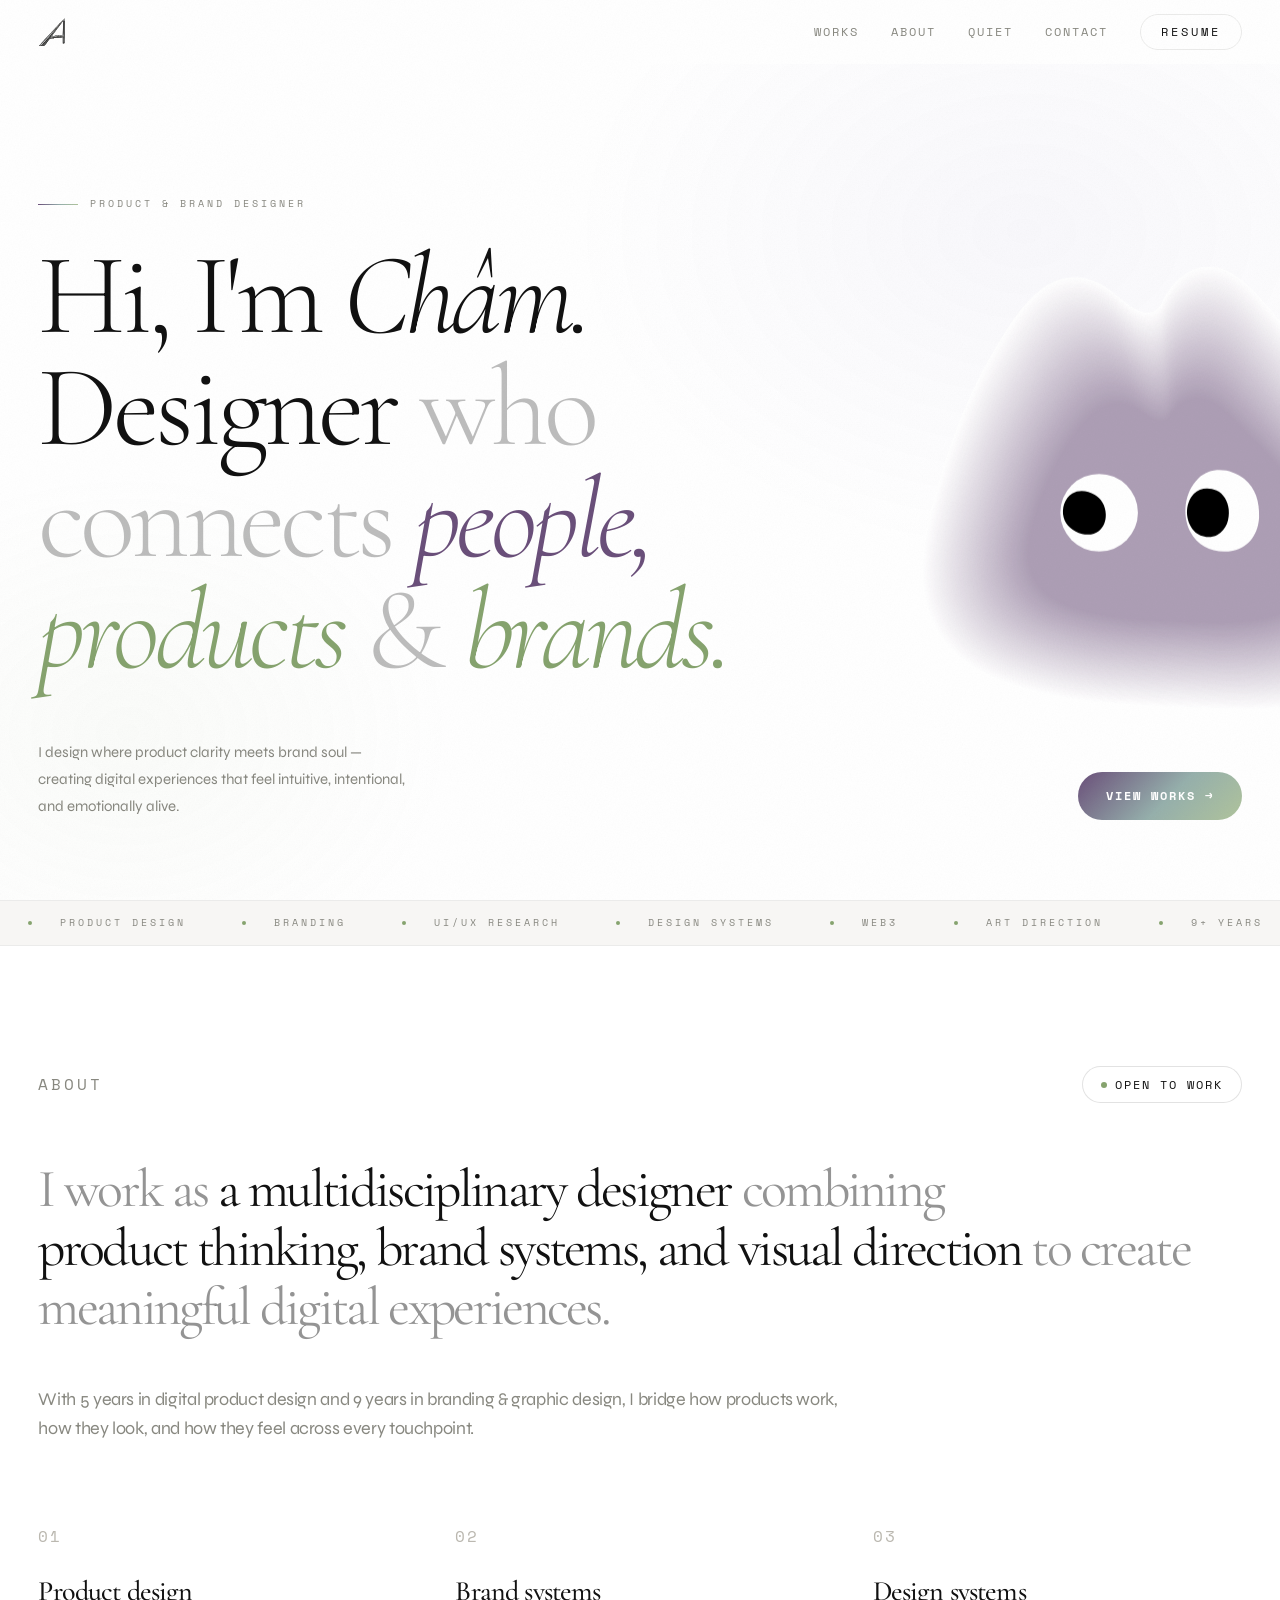
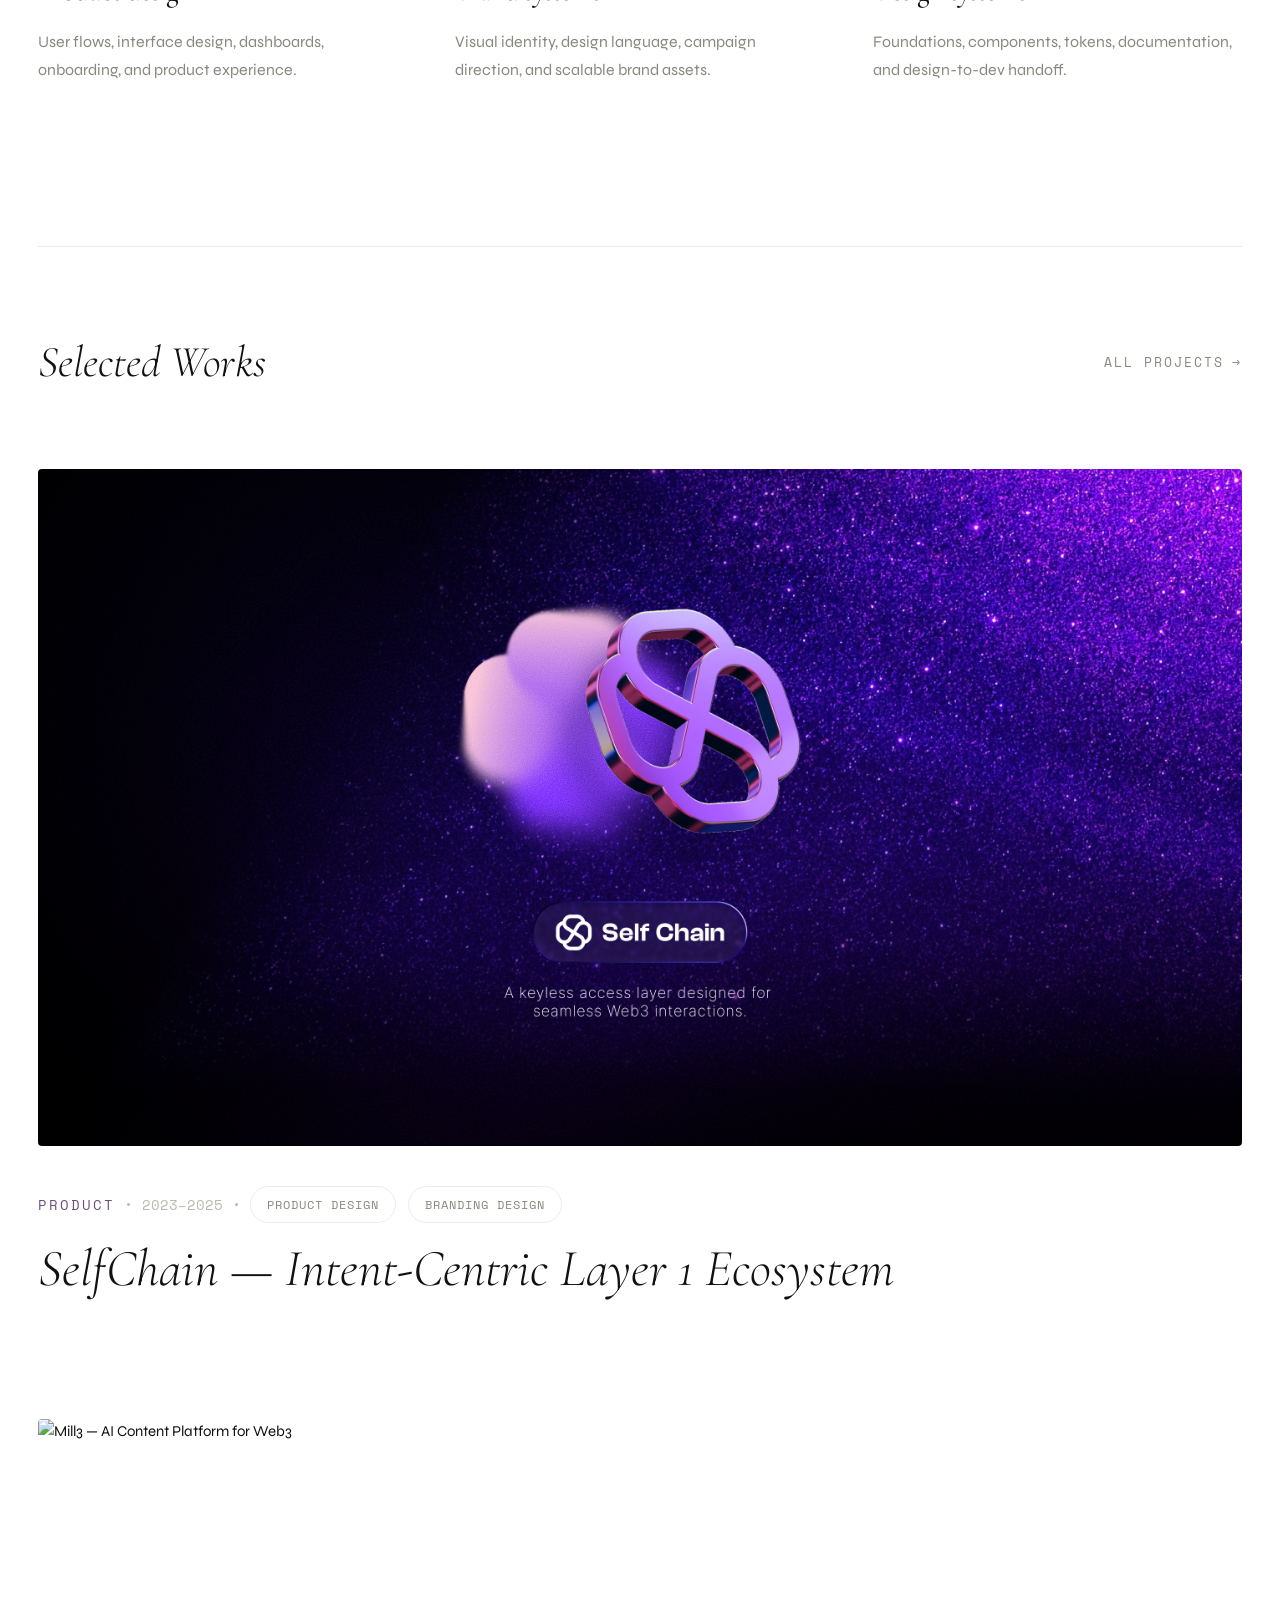
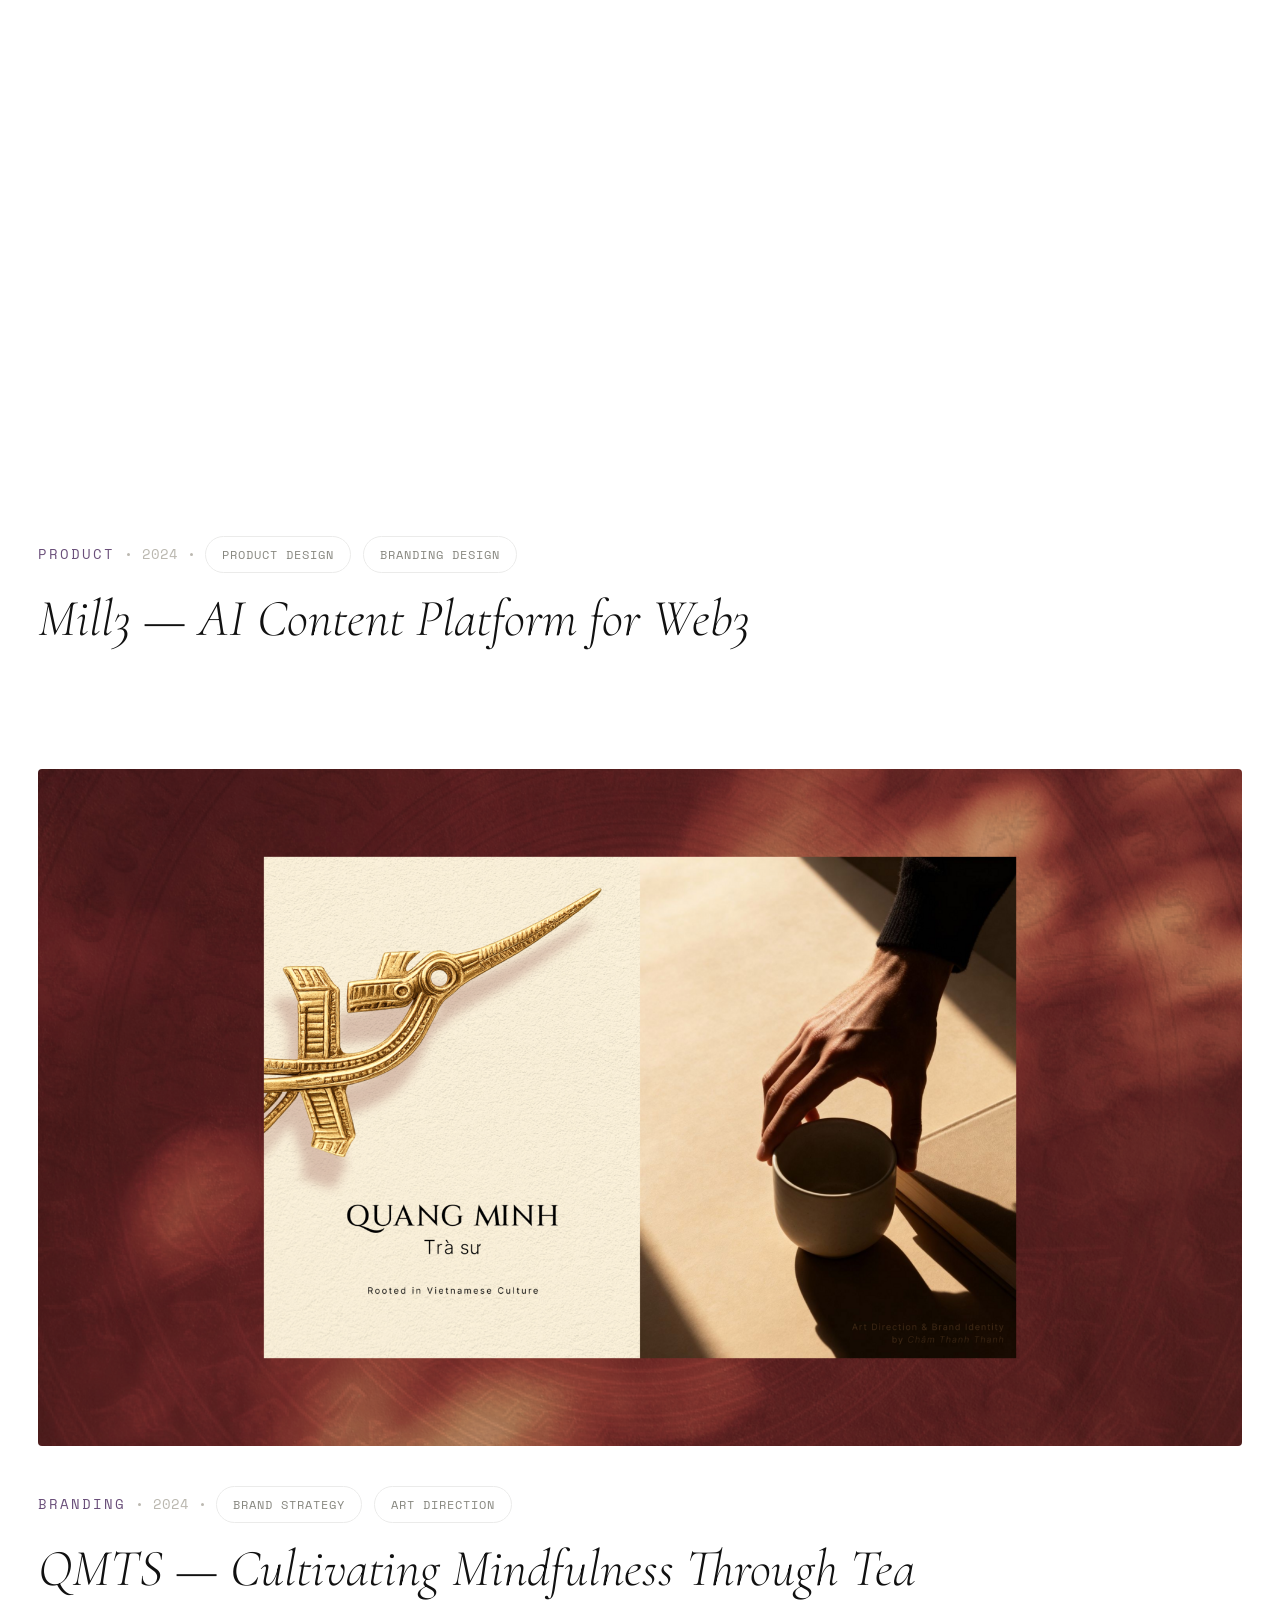
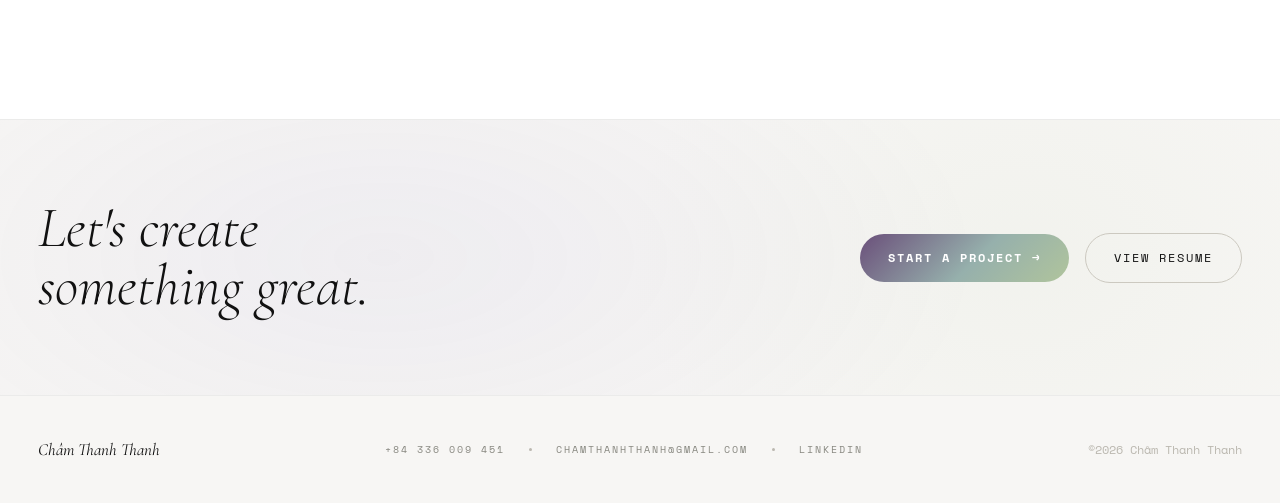
==== commit 72343e7e: "up" ====
--- a/index.html
+++ b/index.html
@@ -14,7 +14,7 @@
       href="https://fonts.googleapis.com/css2?family=Cormorant+Garamond:ital,wght@0,300;0,400;0,500;0,600;0,700;1,300;1,400&family=Syne:wght@400;500;600;700&family=Space+Mono:ital,wght@0,400;0,700;1,400&display=swap"
       rel="stylesheet"
     />
-    <link rel="stylesheet" href="/assets/style.css?v=3" />
+    <link rel="stylesheet" href="/assets/style.css?v=4" />
     <link
       rel="icon"
       href="/assets/images/favicon-32.png"
@@ -219,9 +219,9 @@
     </main>
 
 
-    <script src="/assets/data.js?v=3"></script>
-    <script src="/assets/cloud.js?v=3"></script>
-    <script src="/assets/app.js?v=3"></script>
+    <script src="/assets/data.js?v=4"></script>
+    <script src="/assets/cloud.js?v=4"></script>
+    <script src="/assets/app.js?v=4"></script>
     <script>
       /* ── HOMEPAGE INIT ───────────────────────────────── */
       function renderHomepage() {
--- a/assets/style.css
+++ b/assets/style.css
@@ -3693,7 +3693,8 @@
   position: absolute;
   right: -200px;
   bottom: 140px;
-  pointer-events: none;
+  pointer-events: auto;
+  cursor: pointer;
   z-index: 1;
 }
 /* Desktop lớn: >= 1440px */
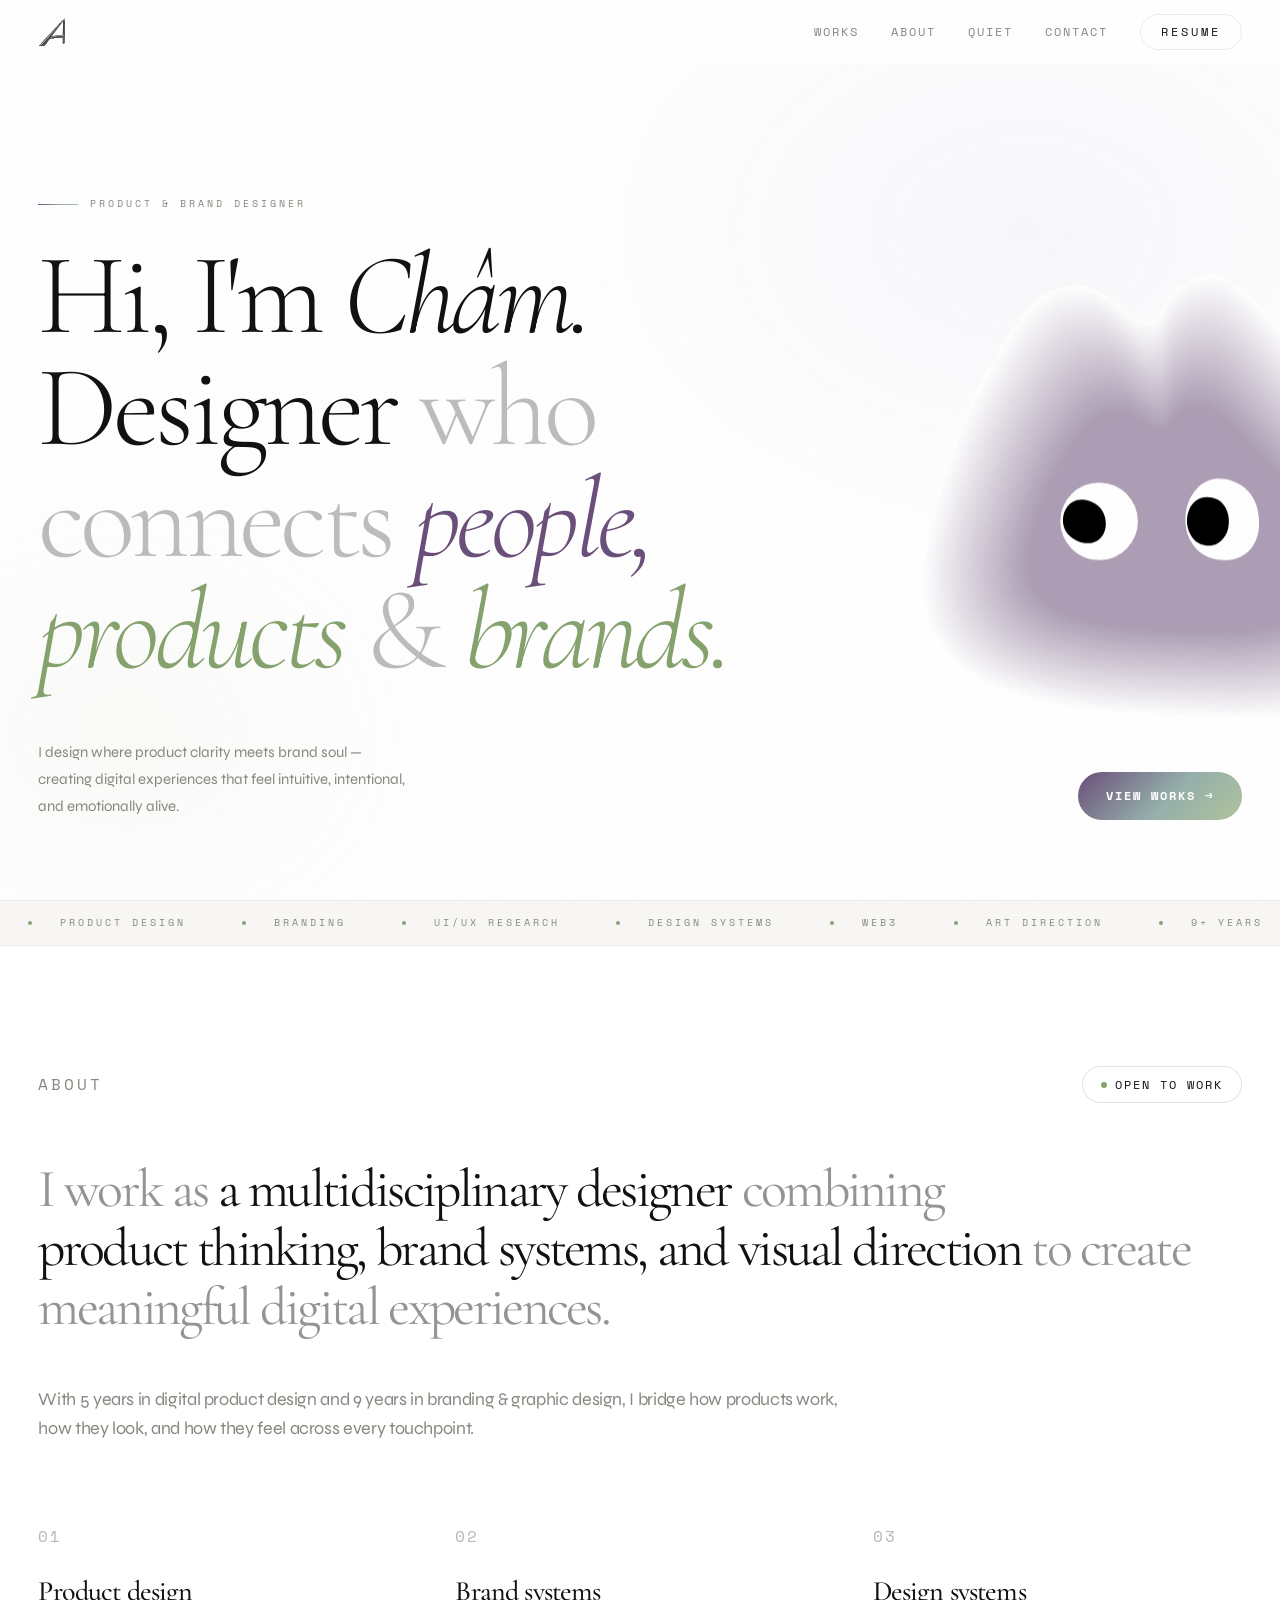
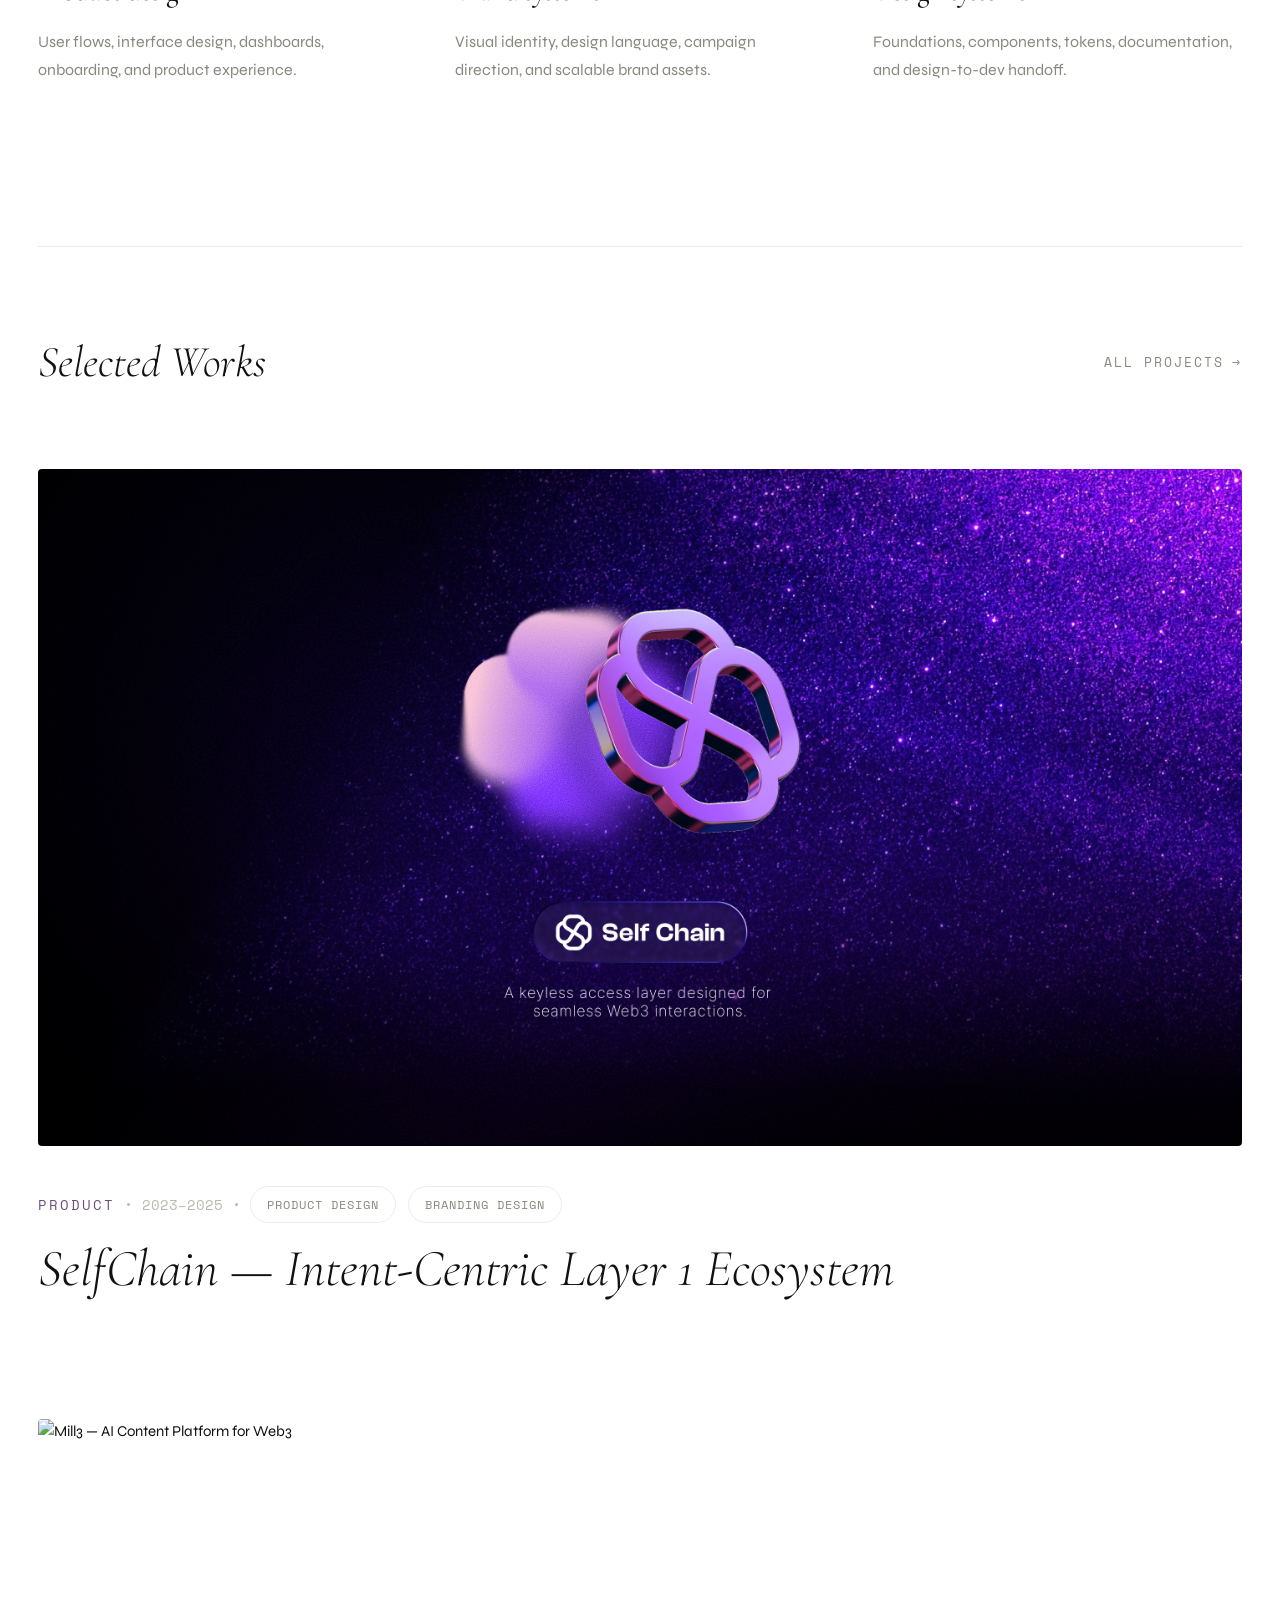
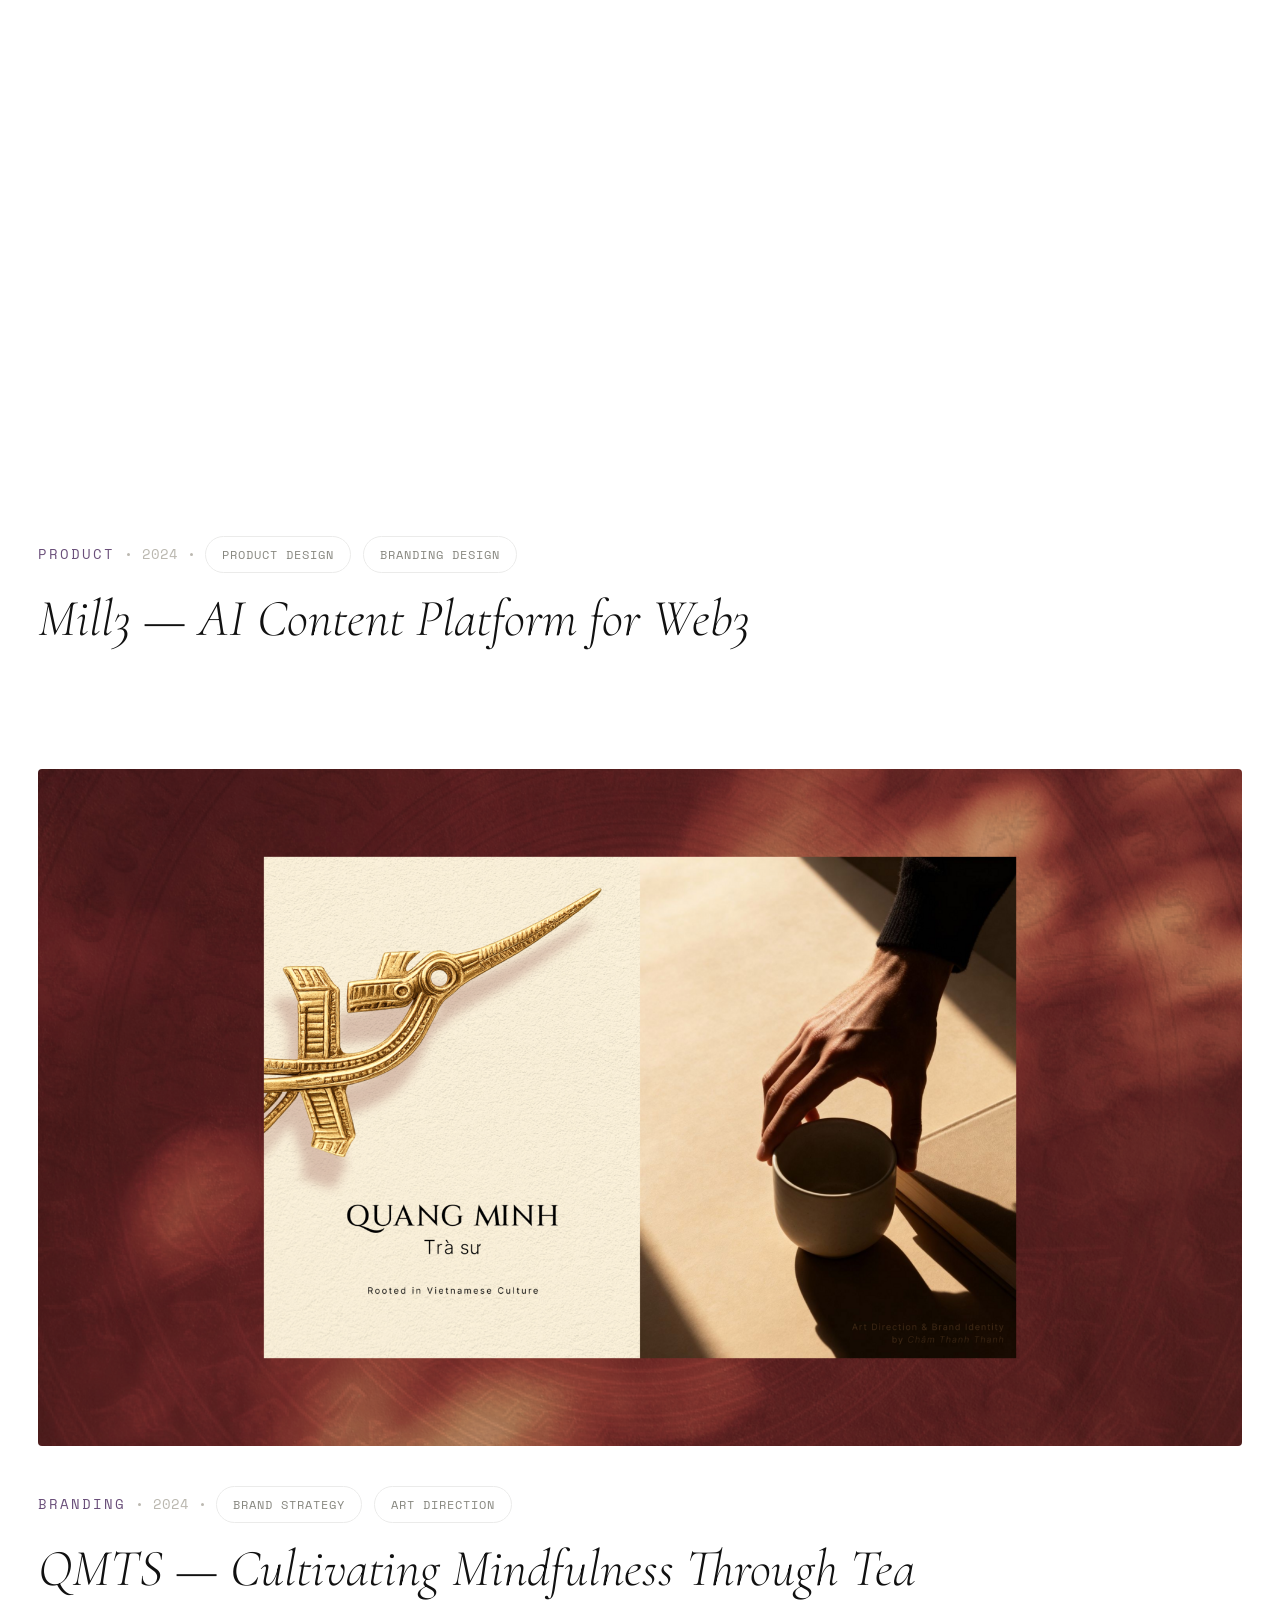
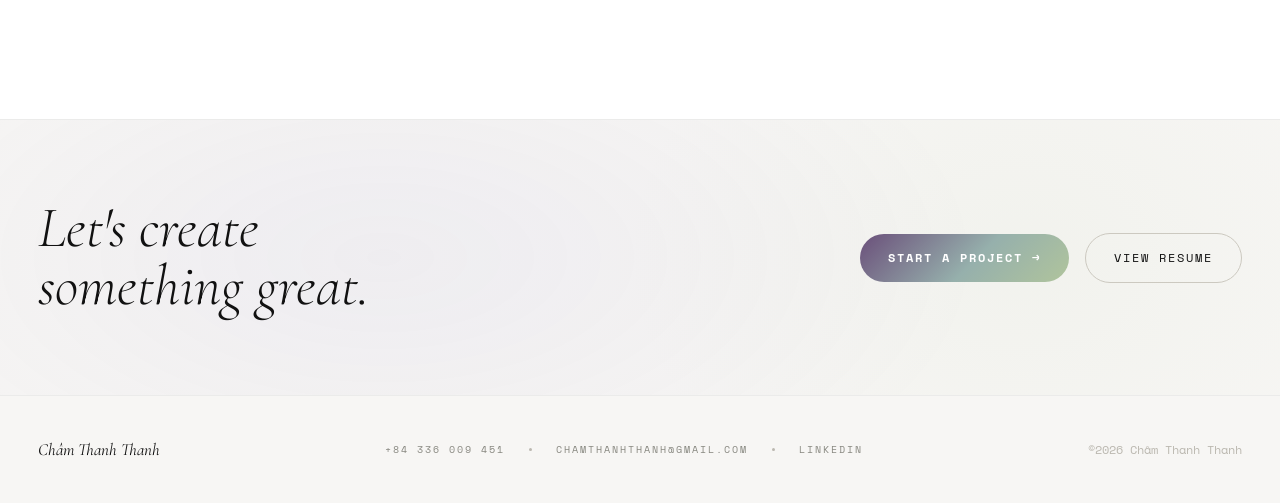
==== commit f575e909: "Update index.html" ====
--- a/index.html
+++ b/index.html
@@ -308,17 +308,28 @@
           if (meowCooldown) return;
           meowCooldown = true;
           setTimeout(() => (meowCooldown = false), 1200);
-          if (meowReady) {
+          try {
             meowAudio.currentTime = 0;
-            meowAudio.play().catch(() => synthMeow());
-          } else {
+            const p = meowAudio.play();
+            if (p && p.catch) p.catch(() => synthMeow());
+          } catch (e) {
             synthMeow();
           }
         }
 
-        // Chạm/click vào mèo cũng kêu (cho điện thoại — vốn không có hover)
+        // Chạm/click trong vùng con mèo là kêu — bắt ở document nên chạy được
+        // cả trên điện thoại, không phụ thuộc pointer-events/z-index của mèo
         cat.style.cursor = "pointer";
-        cat.addEventListener("click", meow);
+        document.addEventListener("click", (e) => {
+          const r = cat.getBoundingClientRect();
+          if (
+            e.clientX >= r.left &&
+            e.clientX <= r.right &&
+            e.clientY >= r.top &&
+            e.clientY <= r.bottom
+          )
+            meow();
+        });
 
         document.addEventListener("mousemove", (e) => {
           const rect = cat.getBoundingClientRect();
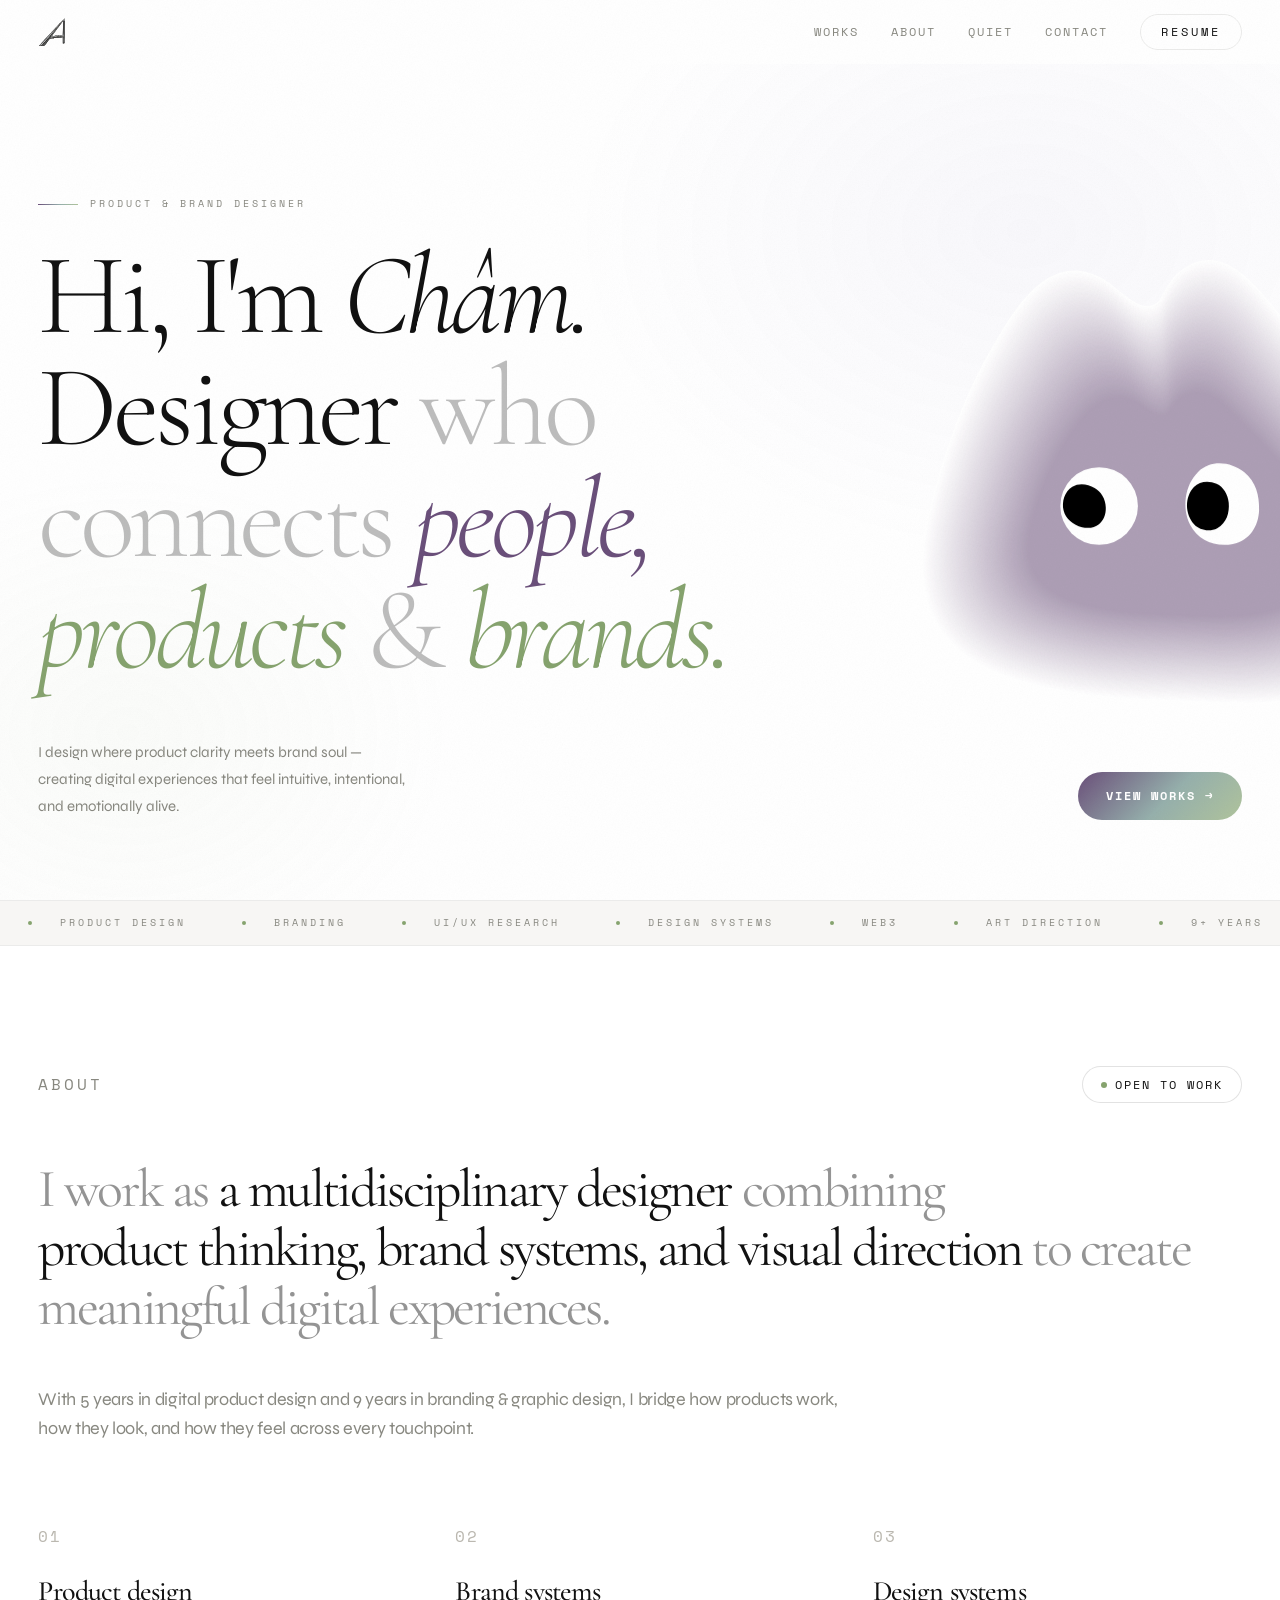
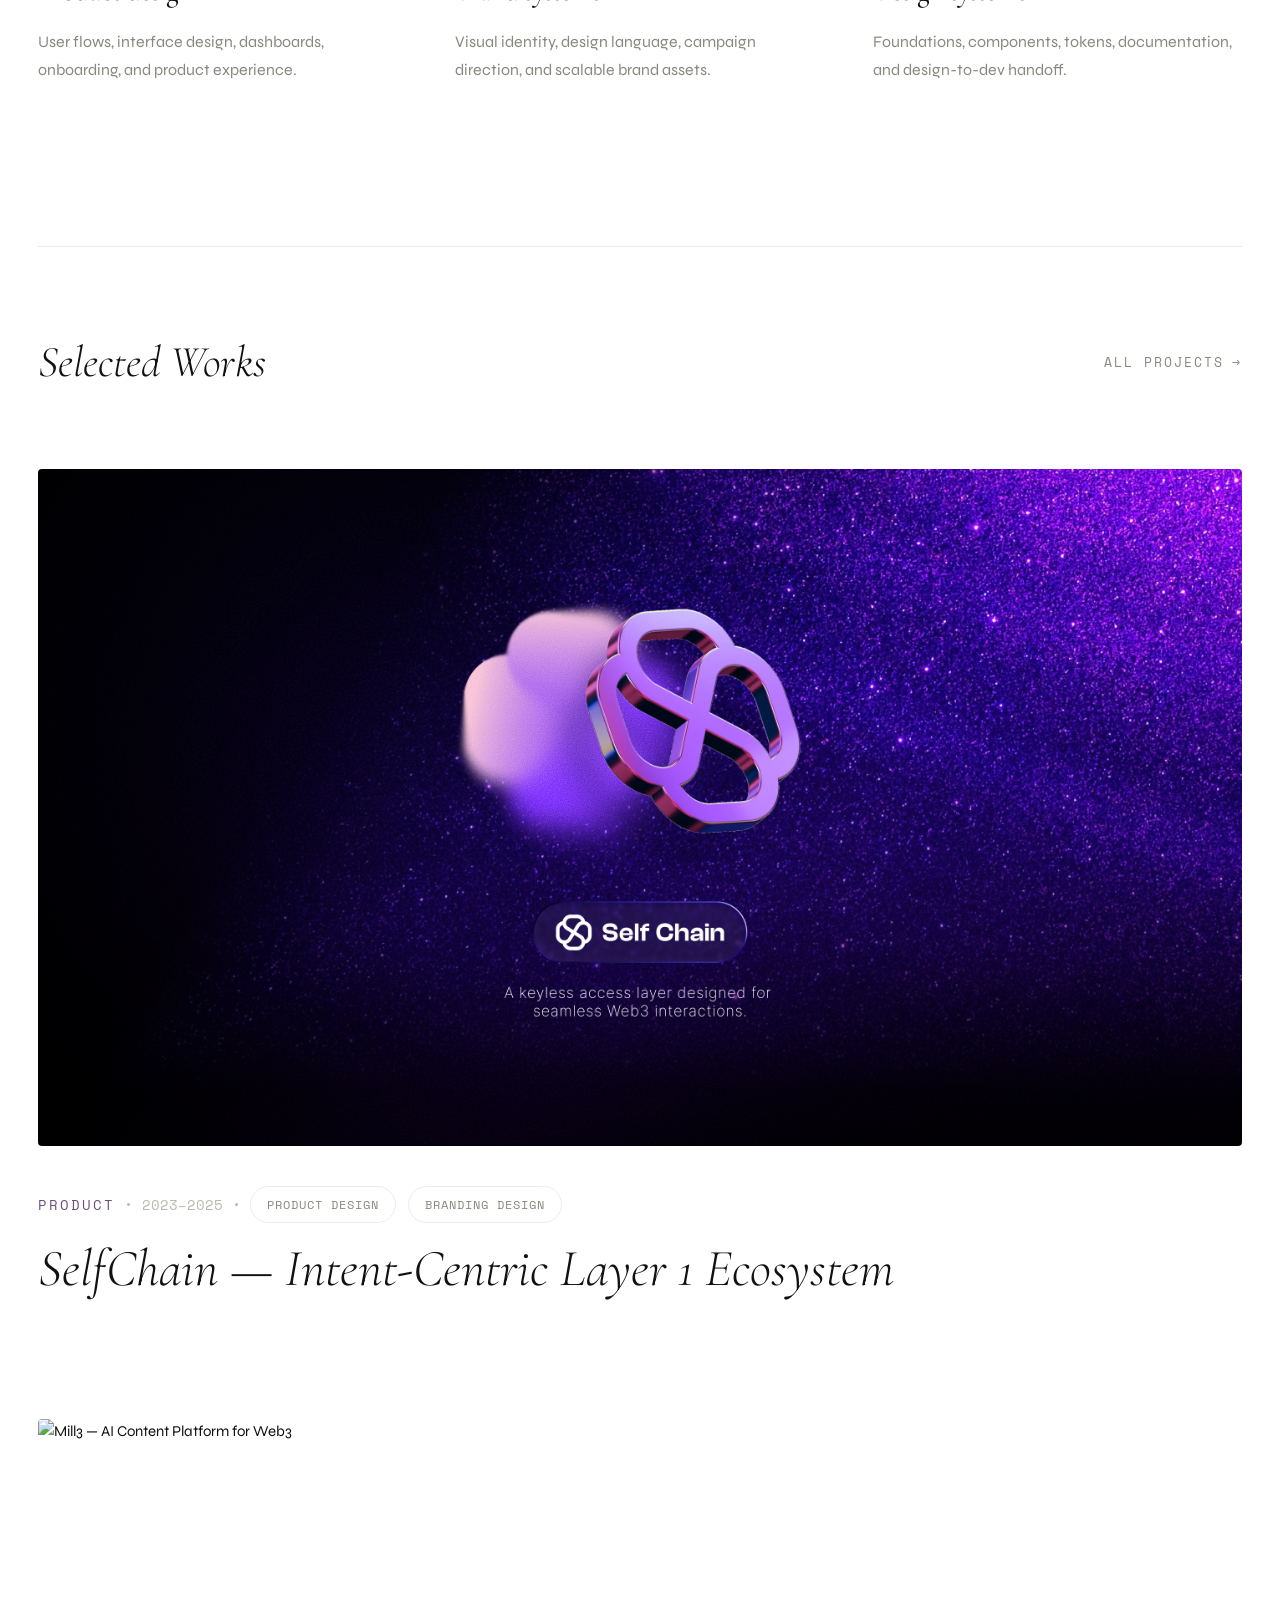
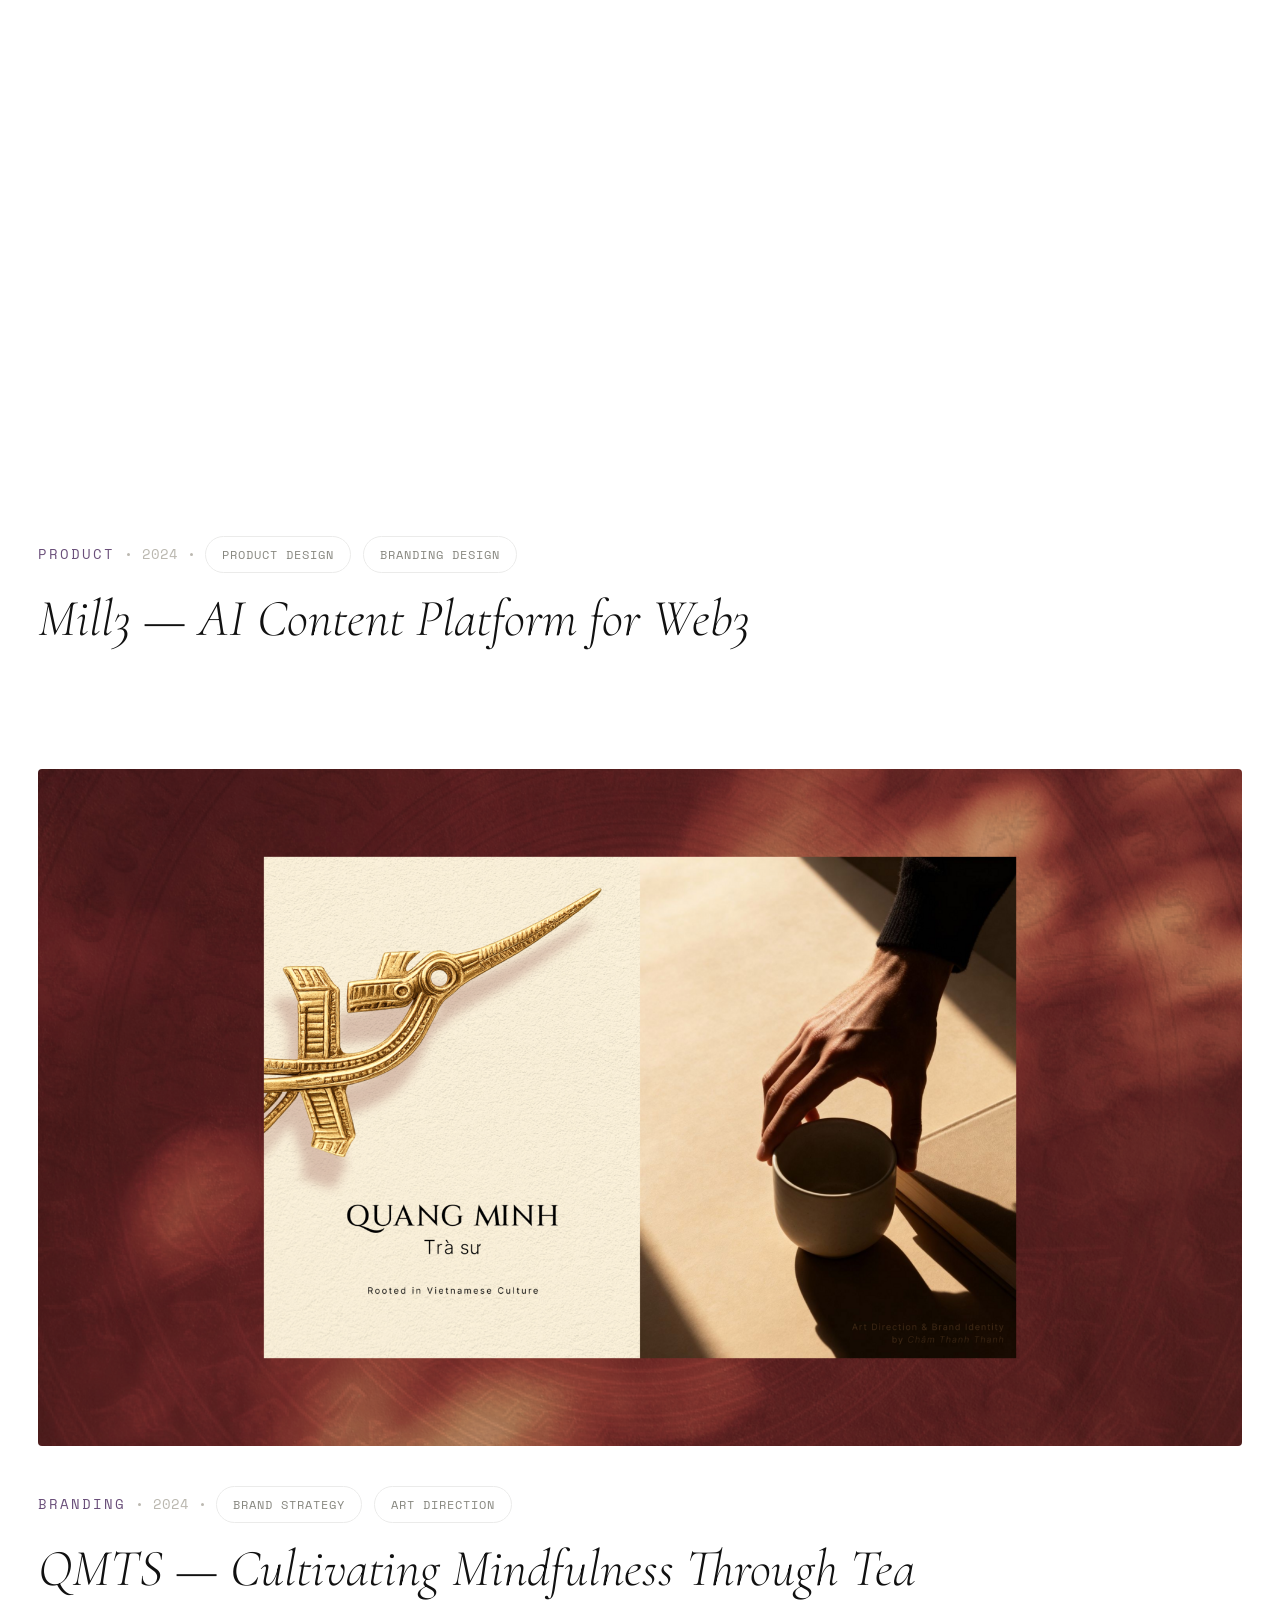
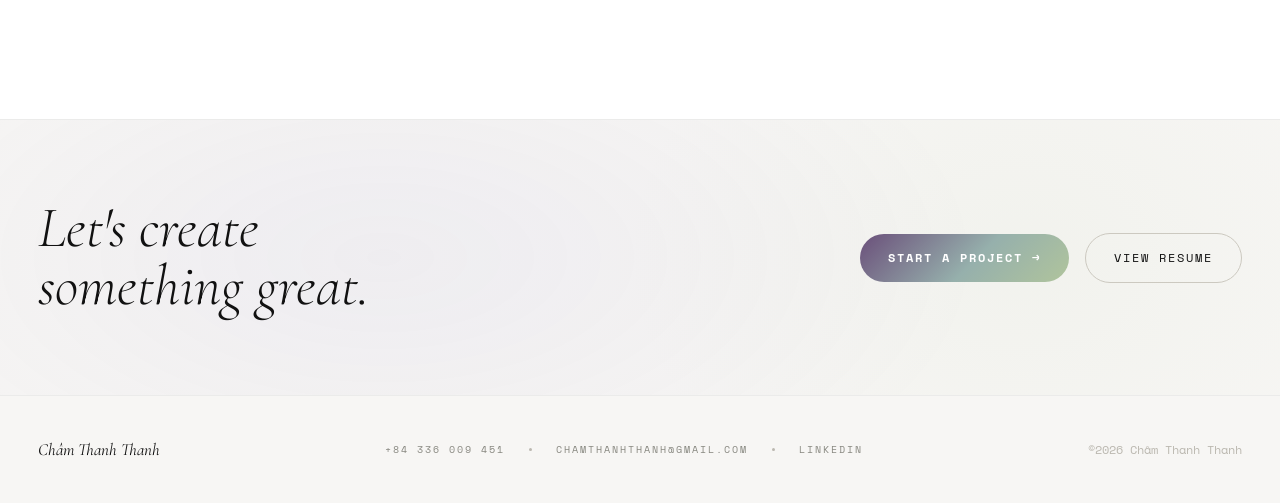
==== commit 3837fd89: "Update index.html" ====
--- a/index.html
+++ b/index.html
@@ -273,7 +273,7 @@
           meowReady = false;
         const meowAudio = new Audio("/assets/sounds/meow3.mp3");
         meowAudio.preload = "auto";
-        meowAudio.volume = 0.55;
+        meowAudio.volume = 0.45;
         meowAudio.addEventListener("canplaythrough", () => (meowReady = true));
 
         function synthMeow() {
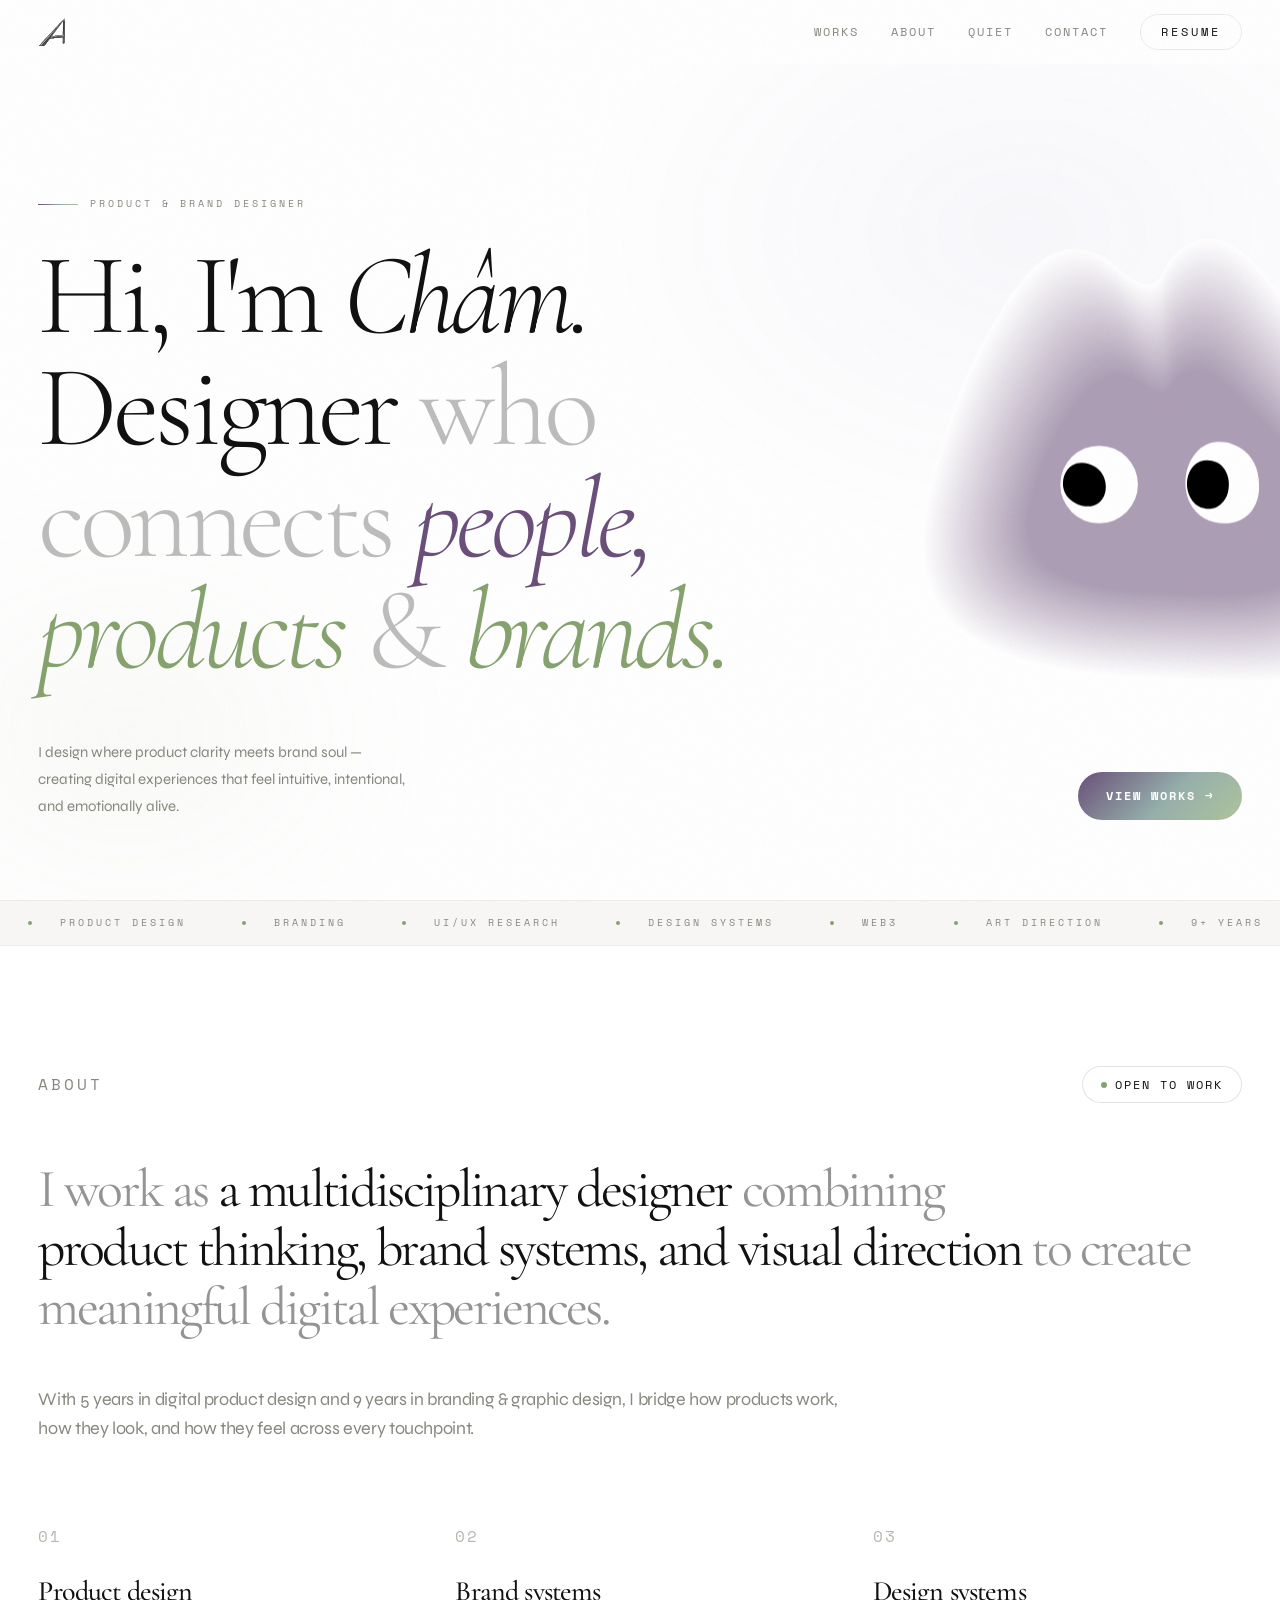
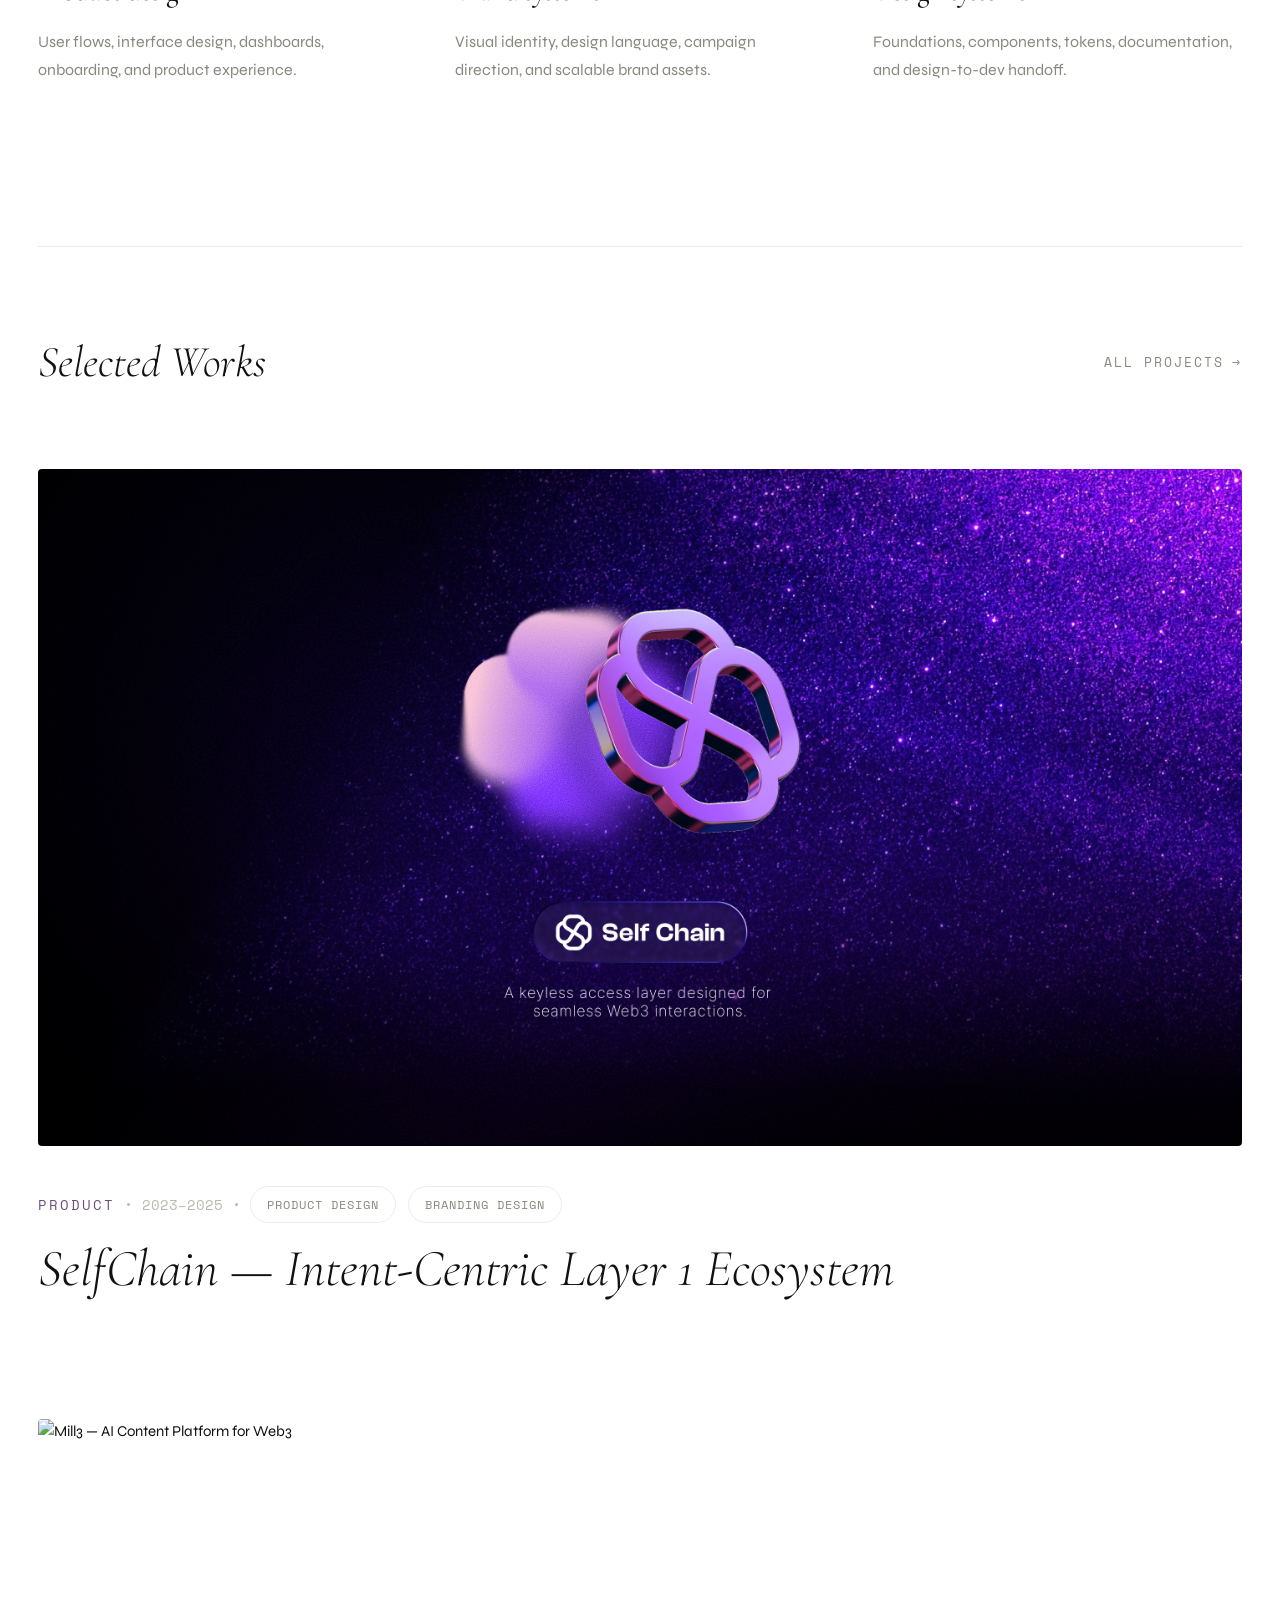
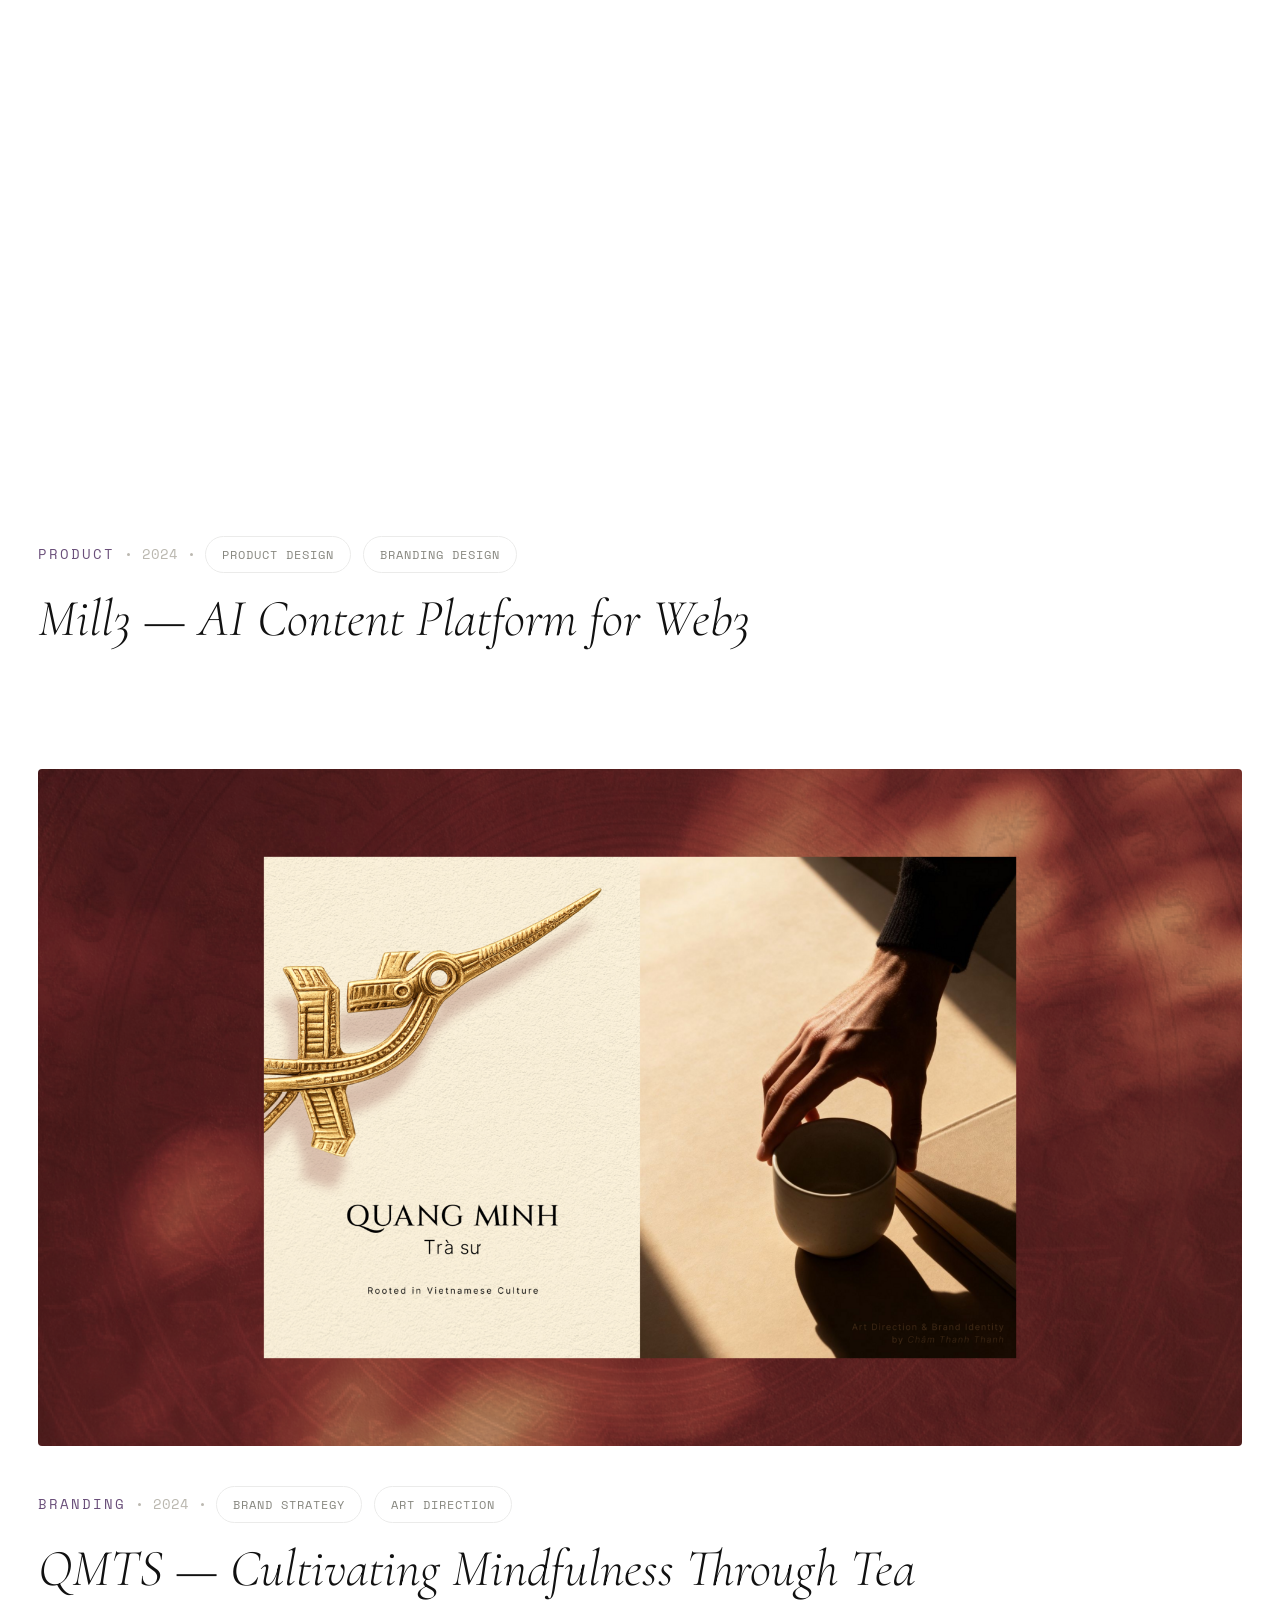
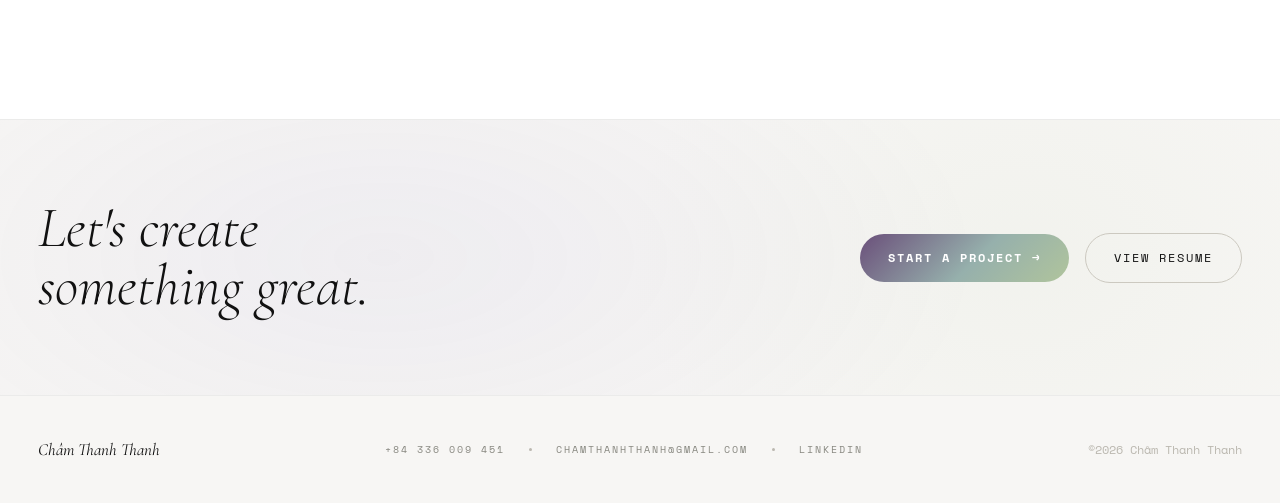
==== commit d0f56393: "Update index.html" ====
--- a/index.html
+++ b/index.html
@@ -317,6 +317,30 @@
           }
         }
 
+        // Mở khoá âm thanh ở lần tương tác ĐẦU TIÊN (trình duyệt chặn tiếng tới
+        // khi có gesture). Unlock thầm lặng (muted) nên không kêu ở bước này.
+        function unlockAudio() {
+          meowAudio.muted = true;
+          const p = meowAudio.play();
+          if (p && p.then)
+            p.then(() => {
+              meowAudio.pause();
+              meowAudio.currentTime = 0;
+              meowAudio.muted = false;
+            }).catch(() => (meowAudio.muted = false));
+          try {
+            const AC = window.AudioContext || window.webkitAudioContext;
+            if (AC) {
+              const ctx = synthMeow._ctx || (synthMeow._ctx = new AC());
+              if (ctx.state === "suspended") ctx.resume();
+            }
+          } catch (e) {}
+          document.removeEventListener("pointerdown", unlockAudio);
+          document.removeEventListener("touchstart", unlockAudio);
+        }
+        document.addEventListener("pointerdown", unlockAudio);
+        document.addEventListener("touchstart", unlockAudio, { passive: true });
+
         // Chạm/click trong vùng con mèo là kêu — bắt ở document nên chạy được
         // cả trên điện thoại, không phụ thuộc pointer-events/z-index của mèo
         cat.style.cursor = "pointer";
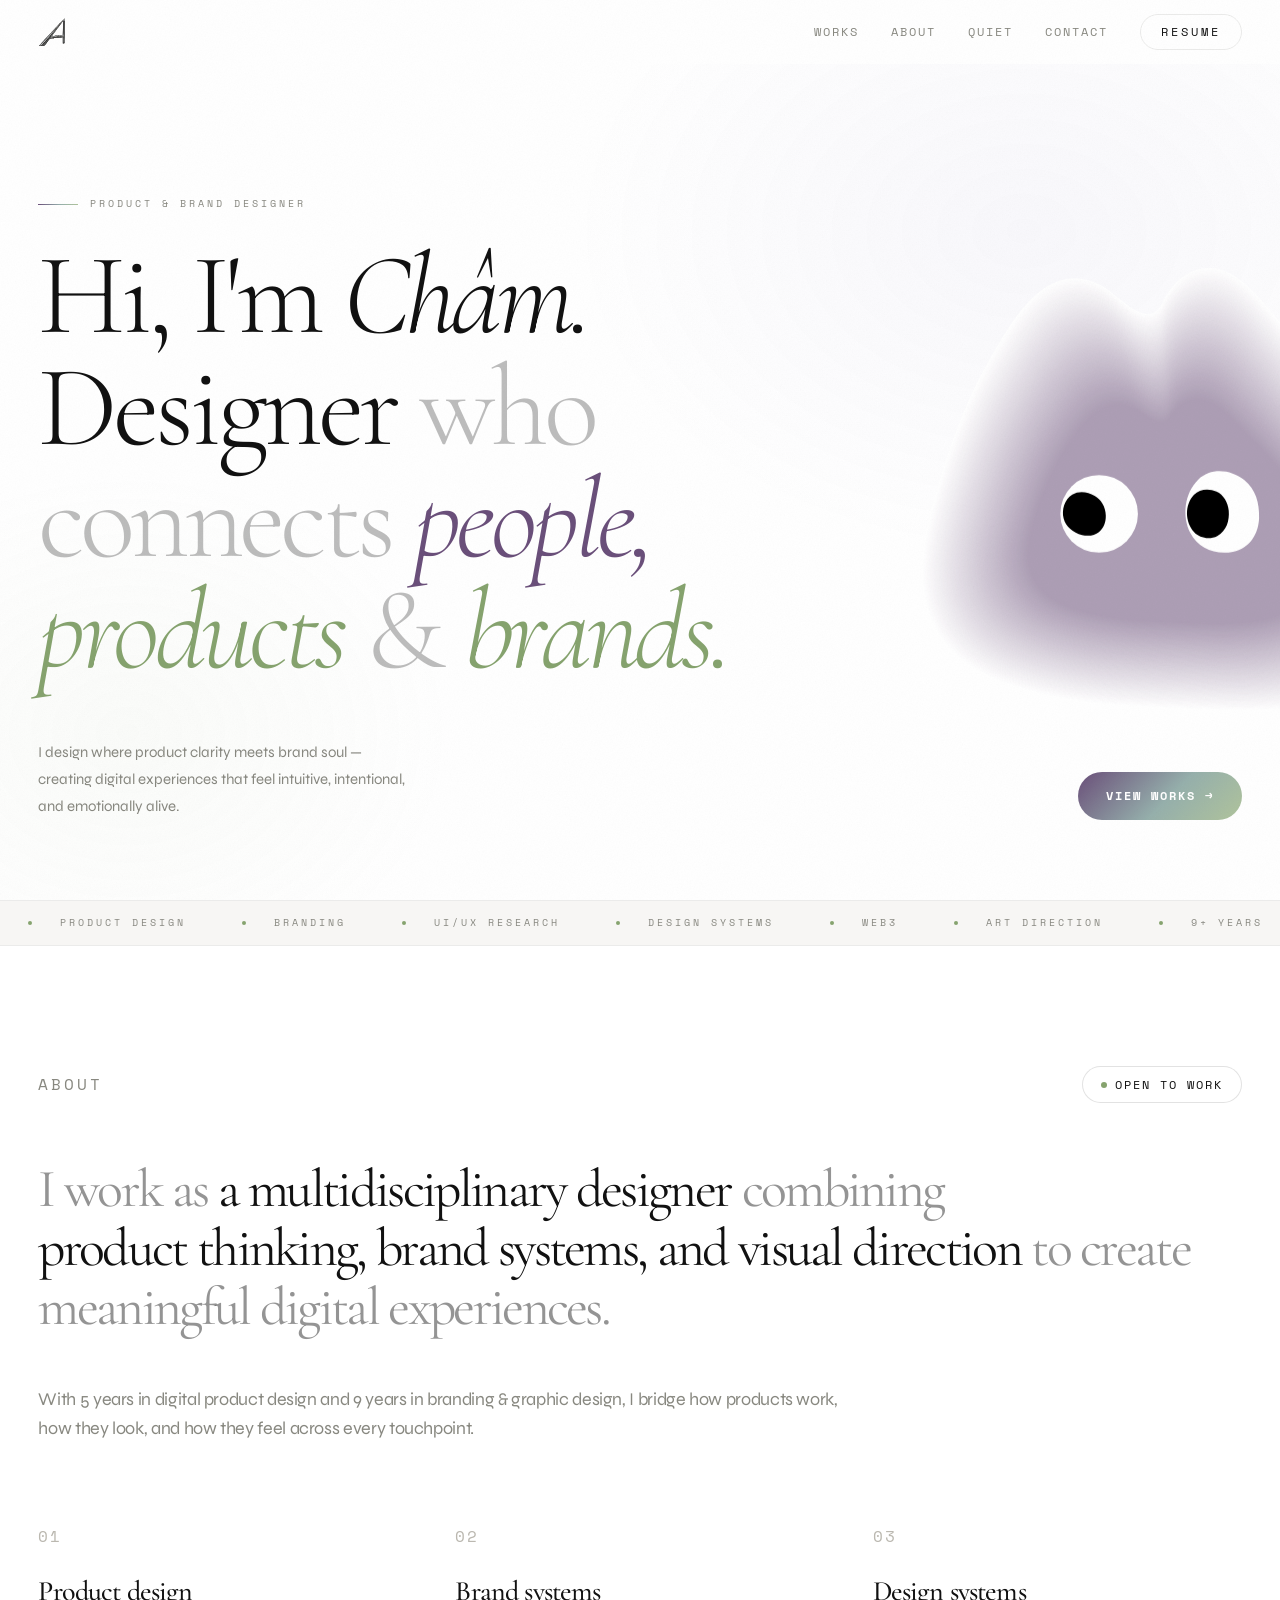
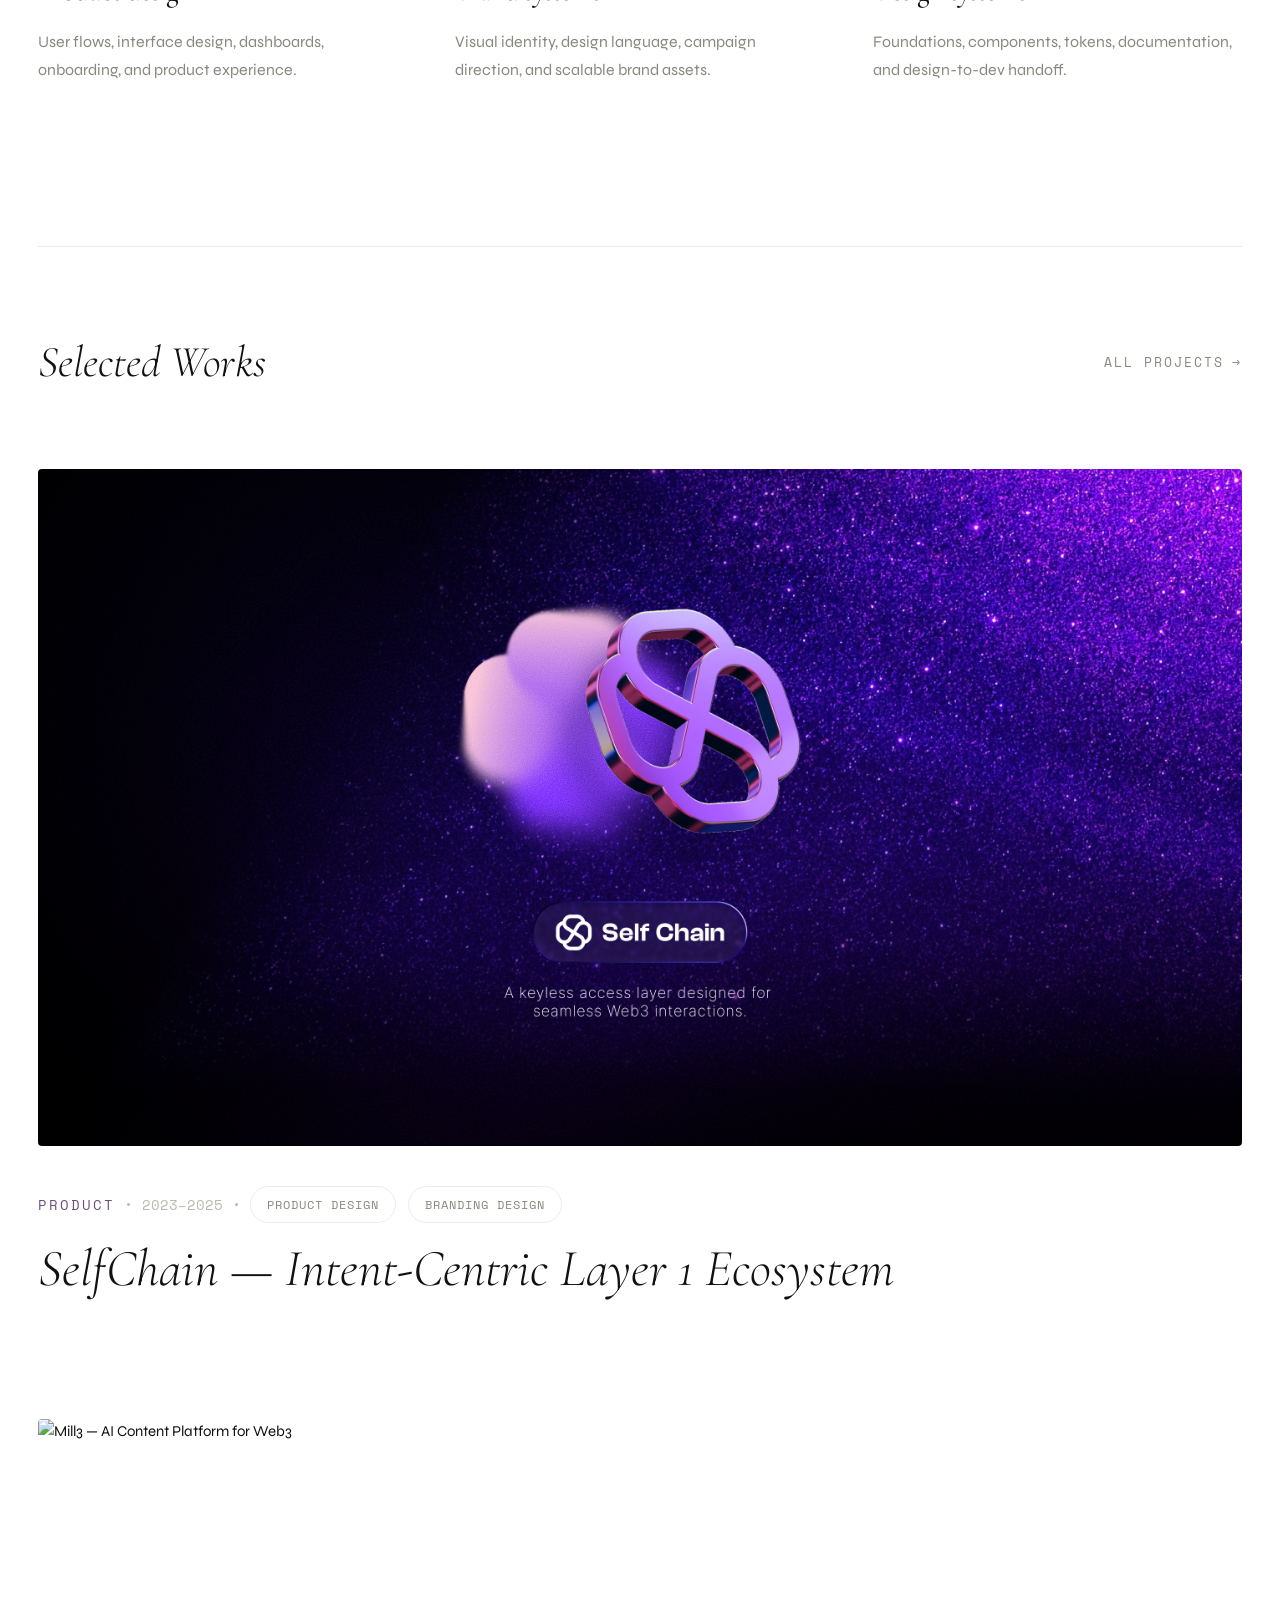
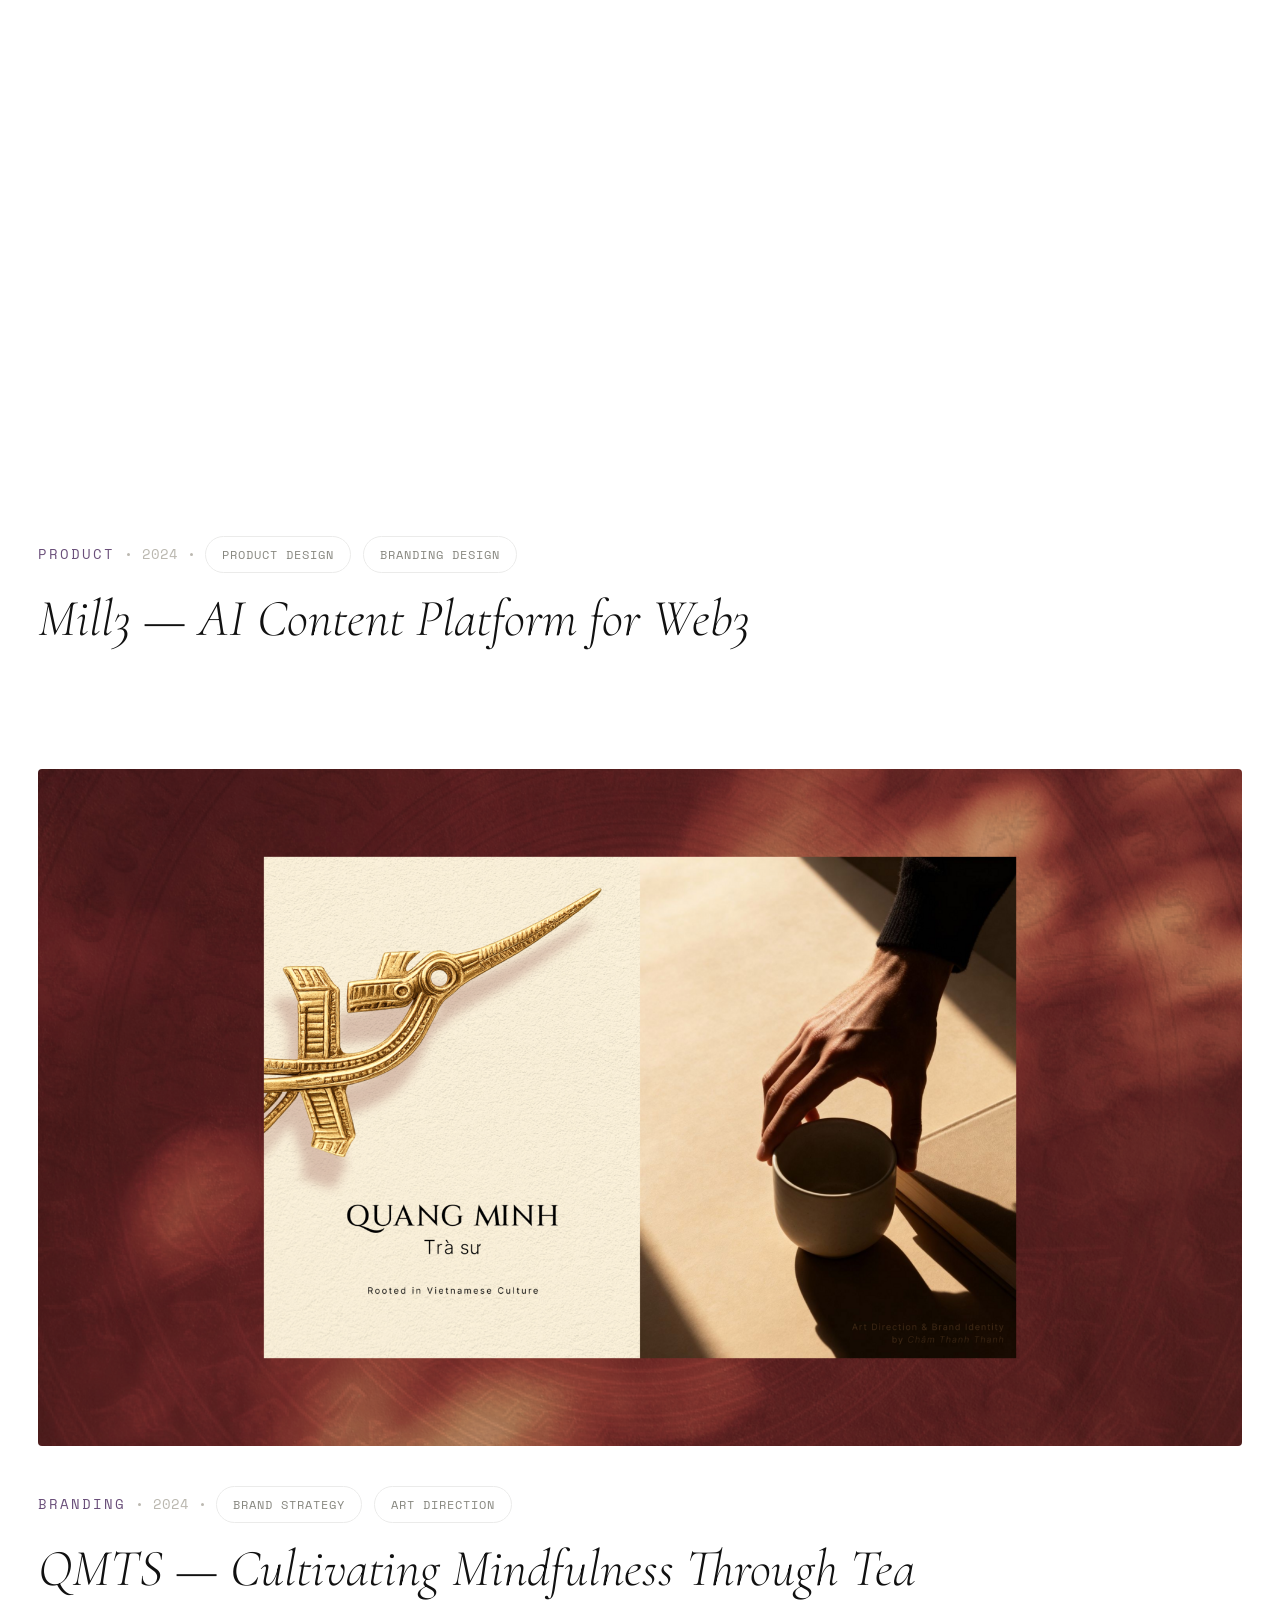
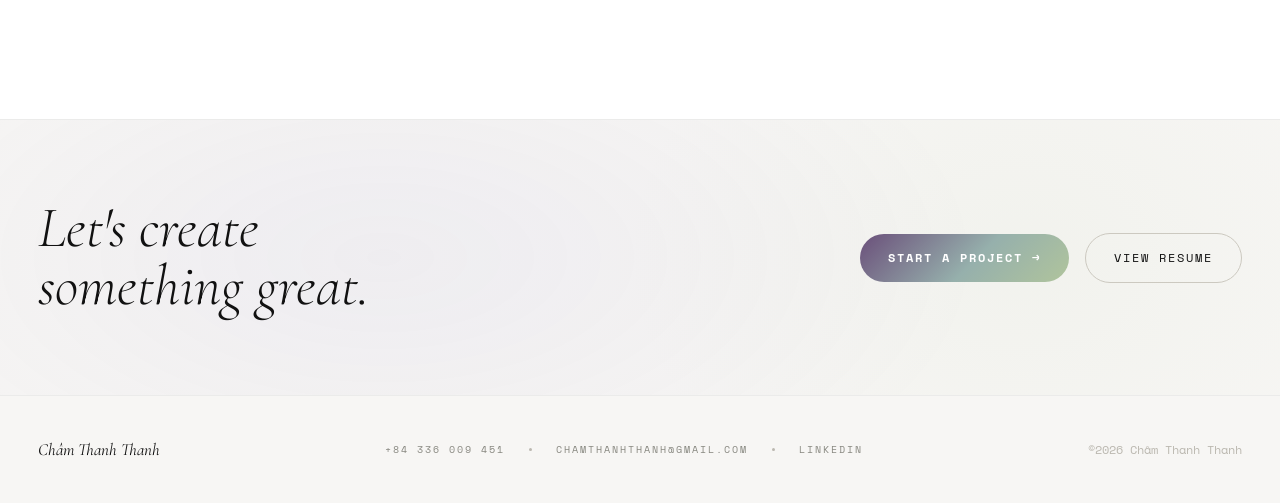
==== commit dc64c471: "up" ====
--- a/index.html
+++ b/index.html
@@ -1,6 +1,14 @@
 <!doctype html>
 <html lang="vi">
   <head>
+    <!-- Google tag (gtag.js) -->
+    <script async src="https://www.googletagmanager.com/gtag/js?id=G-ZHET1TFGM8"></script>
+    <script>
+      window.dataLayer = window.dataLayer || [];
+      function gtag(){dataLayer.push(arguments);}
+      gtag('js', new Date());
+      gtag('config', 'G-ZHET1TFGM8');
+    </script>
     <meta charset="UTF-8" />
     <meta name="viewport" content="width=device-width, initial-scale=1.0, viewport-fit=cover" />
     <title>Châm Thanh Thanh — UI/UX & Branding Designer</title>
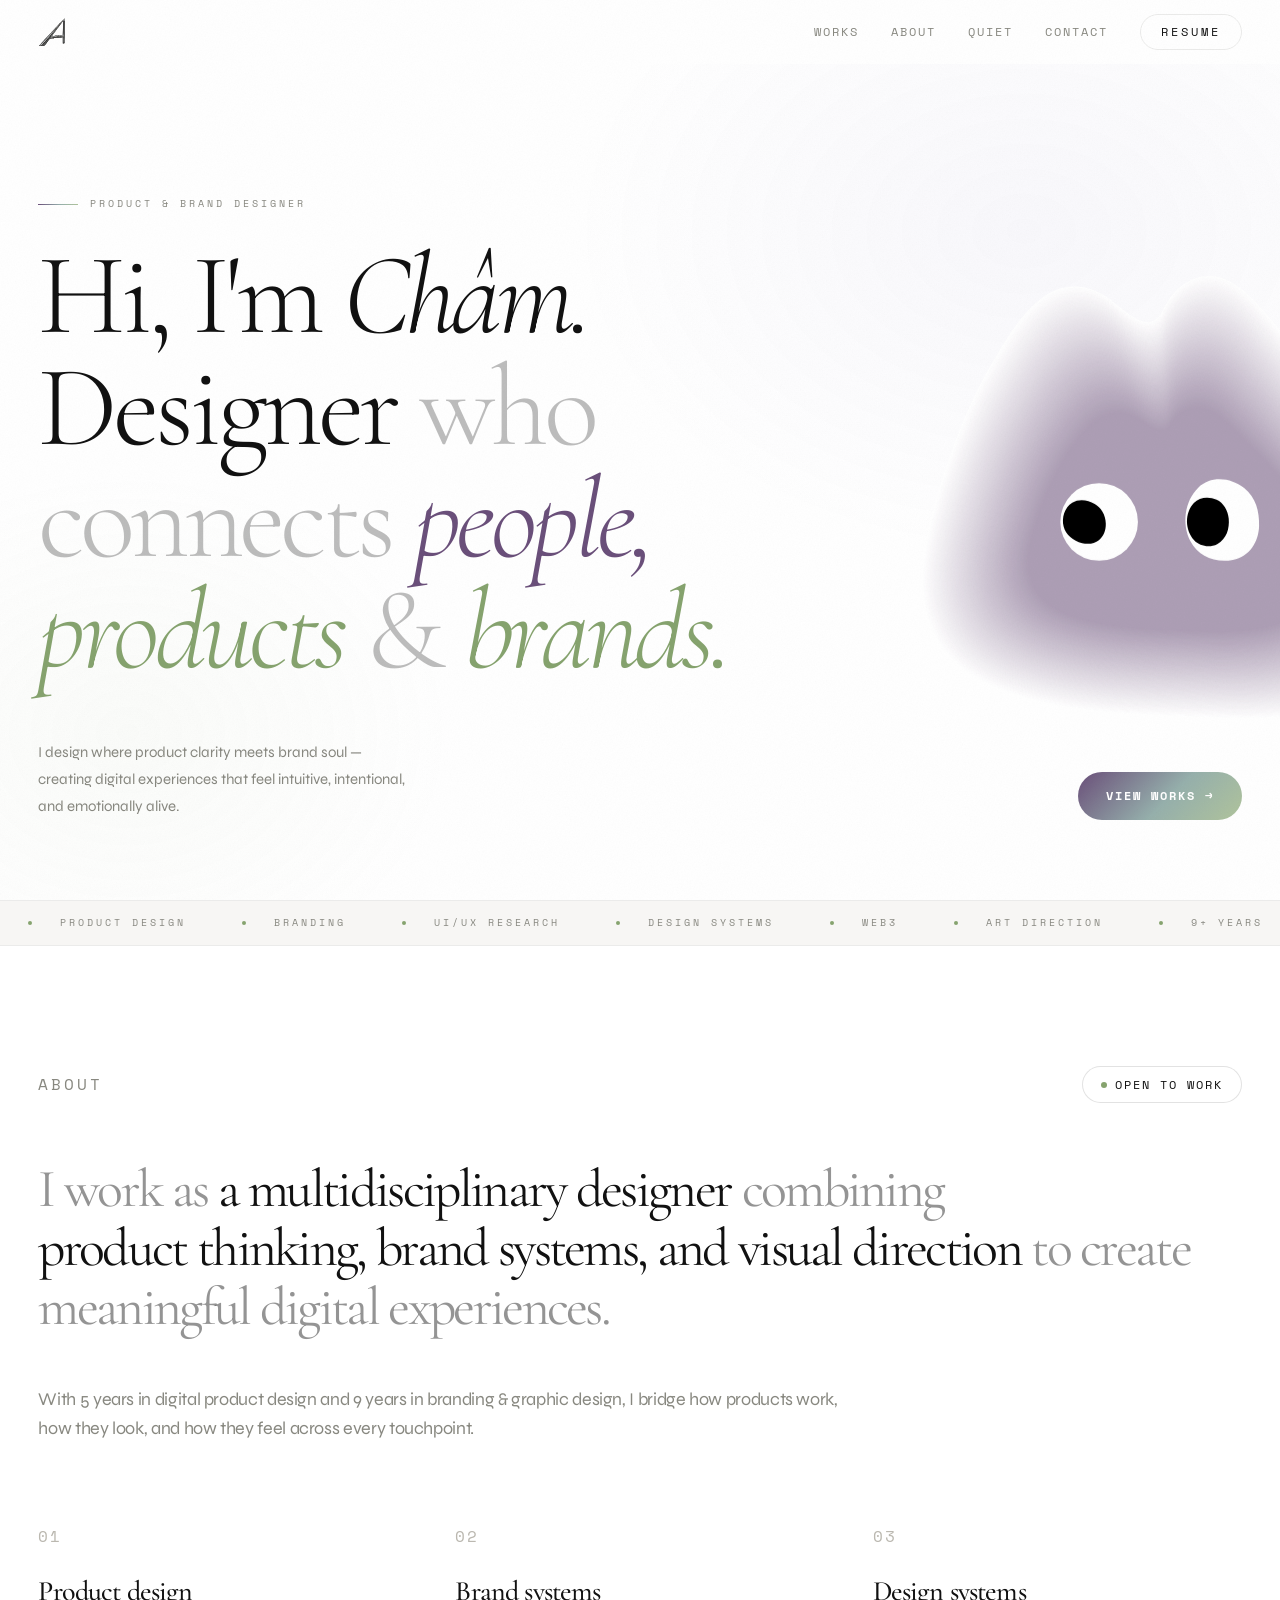
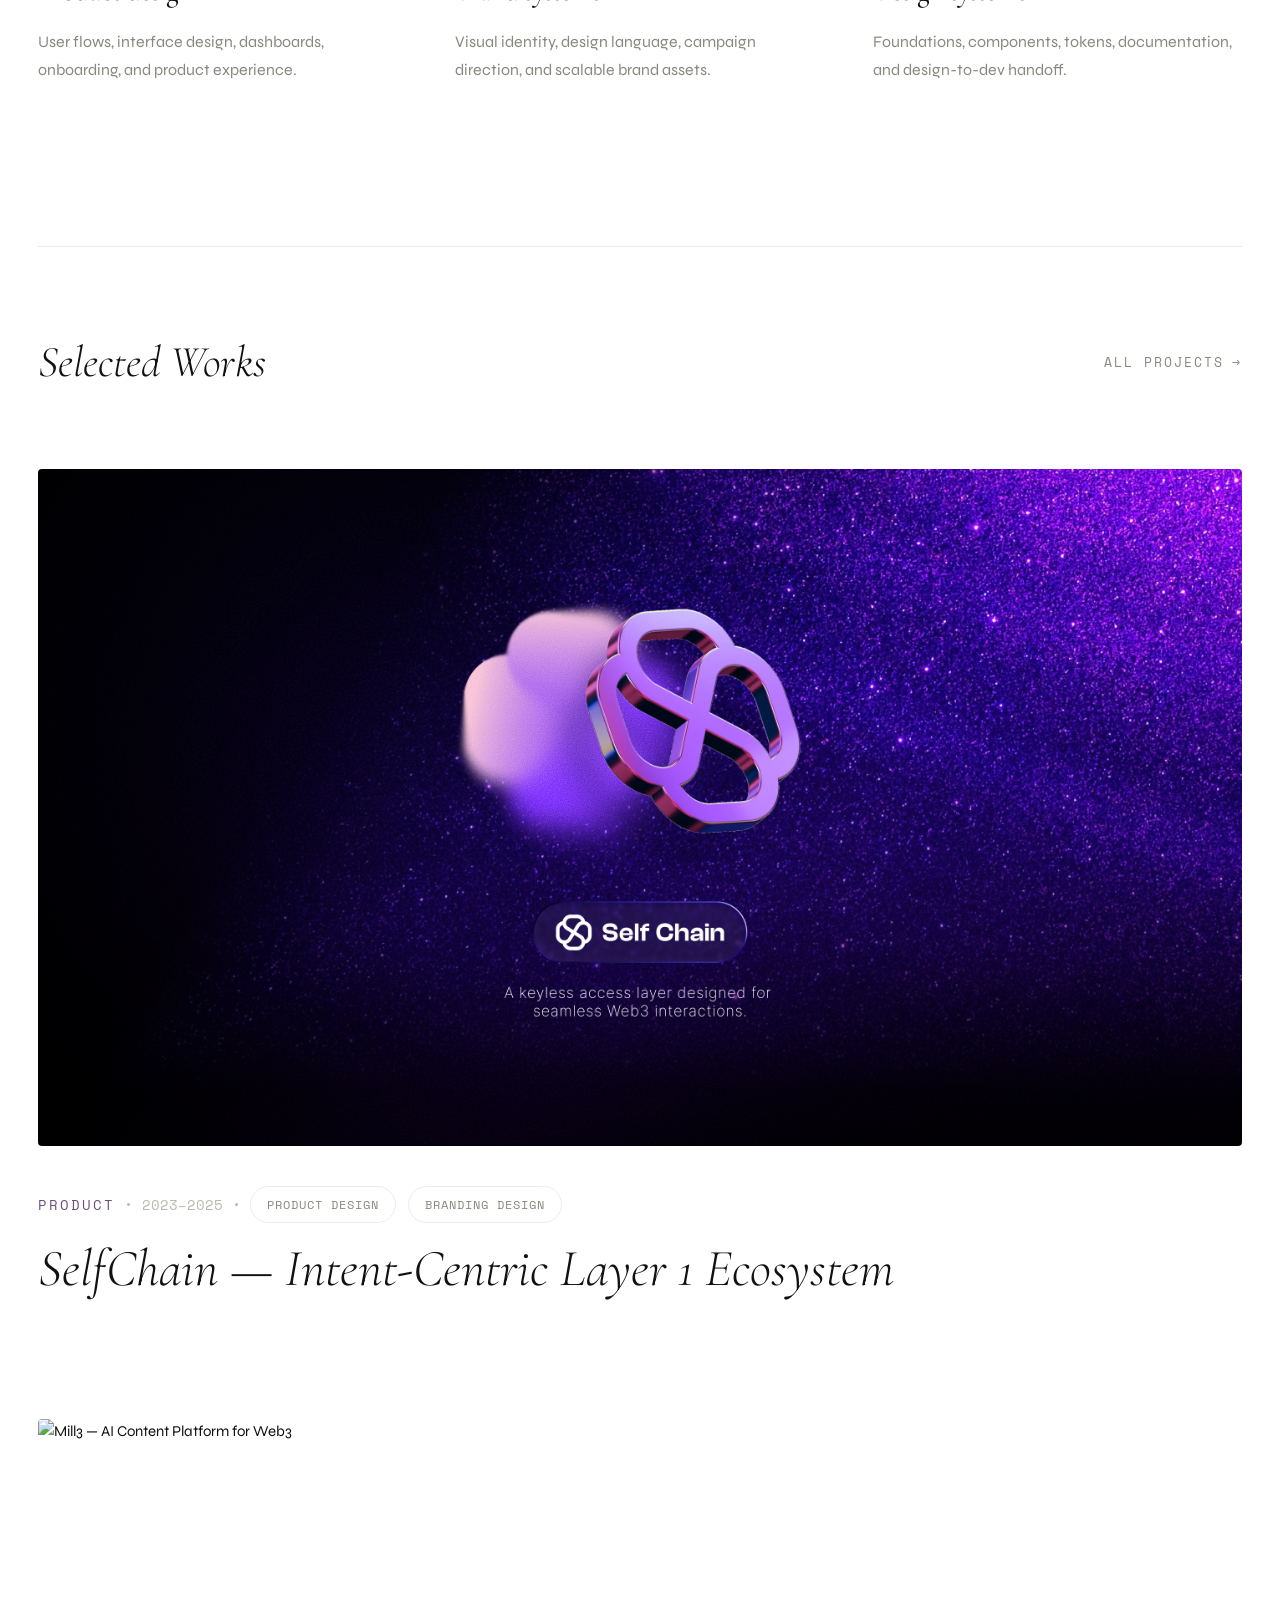
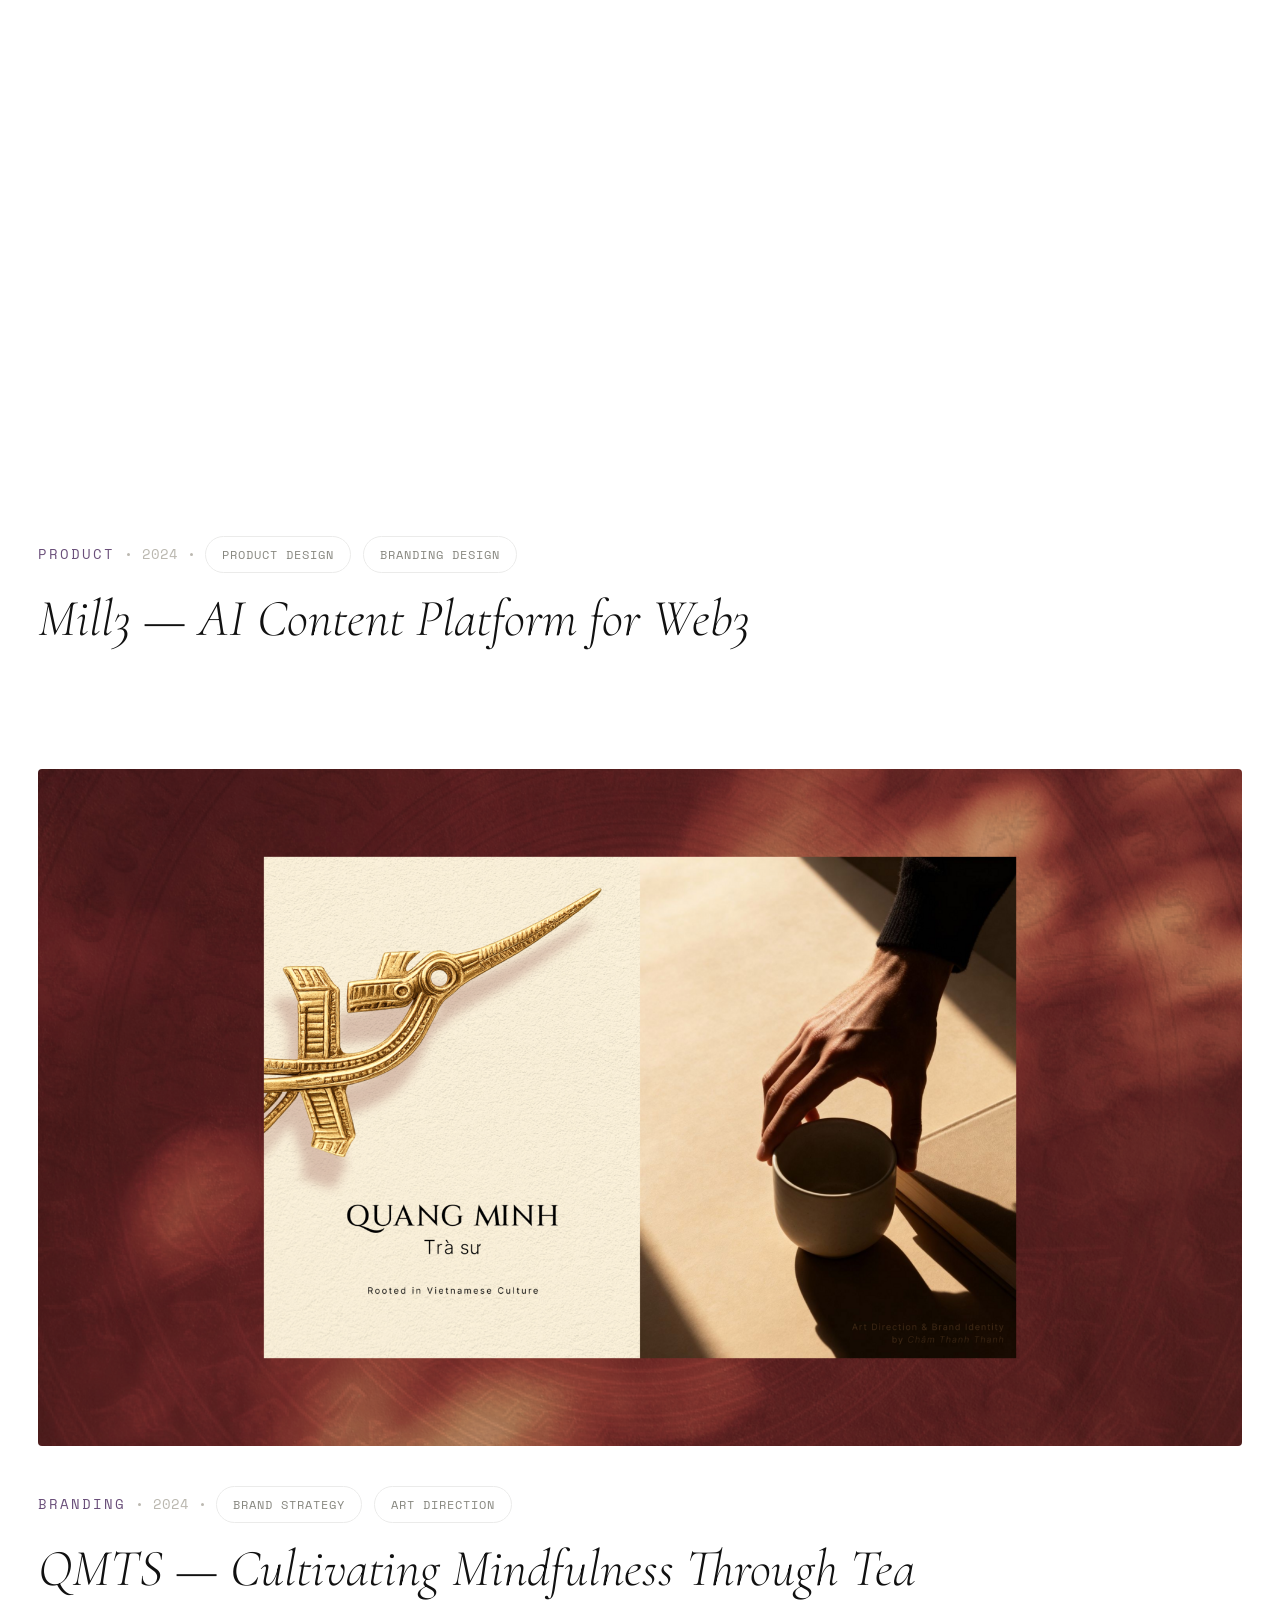
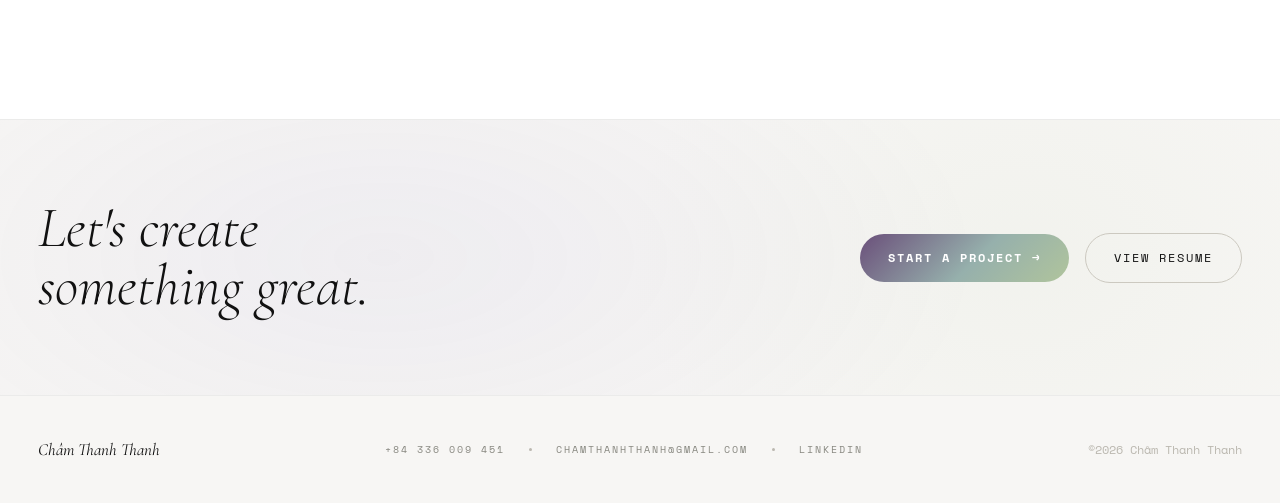
==== commit 02f3da11: "up" ====
--- a/index.html
+++ b/index.html
@@ -8,6 +8,14 @@
       function gtag(){dataLayer.push(arguments);}
       gtag('js', new Date());
       gtag('config', 'G-ZHET1TFGM8');
+    </script>
+    <!-- Microsoft Clarity -->
+    <script type="text/javascript">
+      (function(c,l,a,r,i,t,y){
+        c[a]=c[a]||function(){(c[a].q=c[a].q||[]).push(arguments)};
+        t=l.createElement(r);t.async=1;t.src="https://www.clarity.ms/tag/"+i;
+        y=l.getElementsByTagName(r)[0];y.parentNode.insertBefore(t,y);
+      })(window, document, "clarity", "script", "y3ln73pa6u");
     </script>
     <meta charset="UTF-8" />
     <meta name="viewport" content="width=device-width, initial-scale=1.0, viewport-fit=cover" />
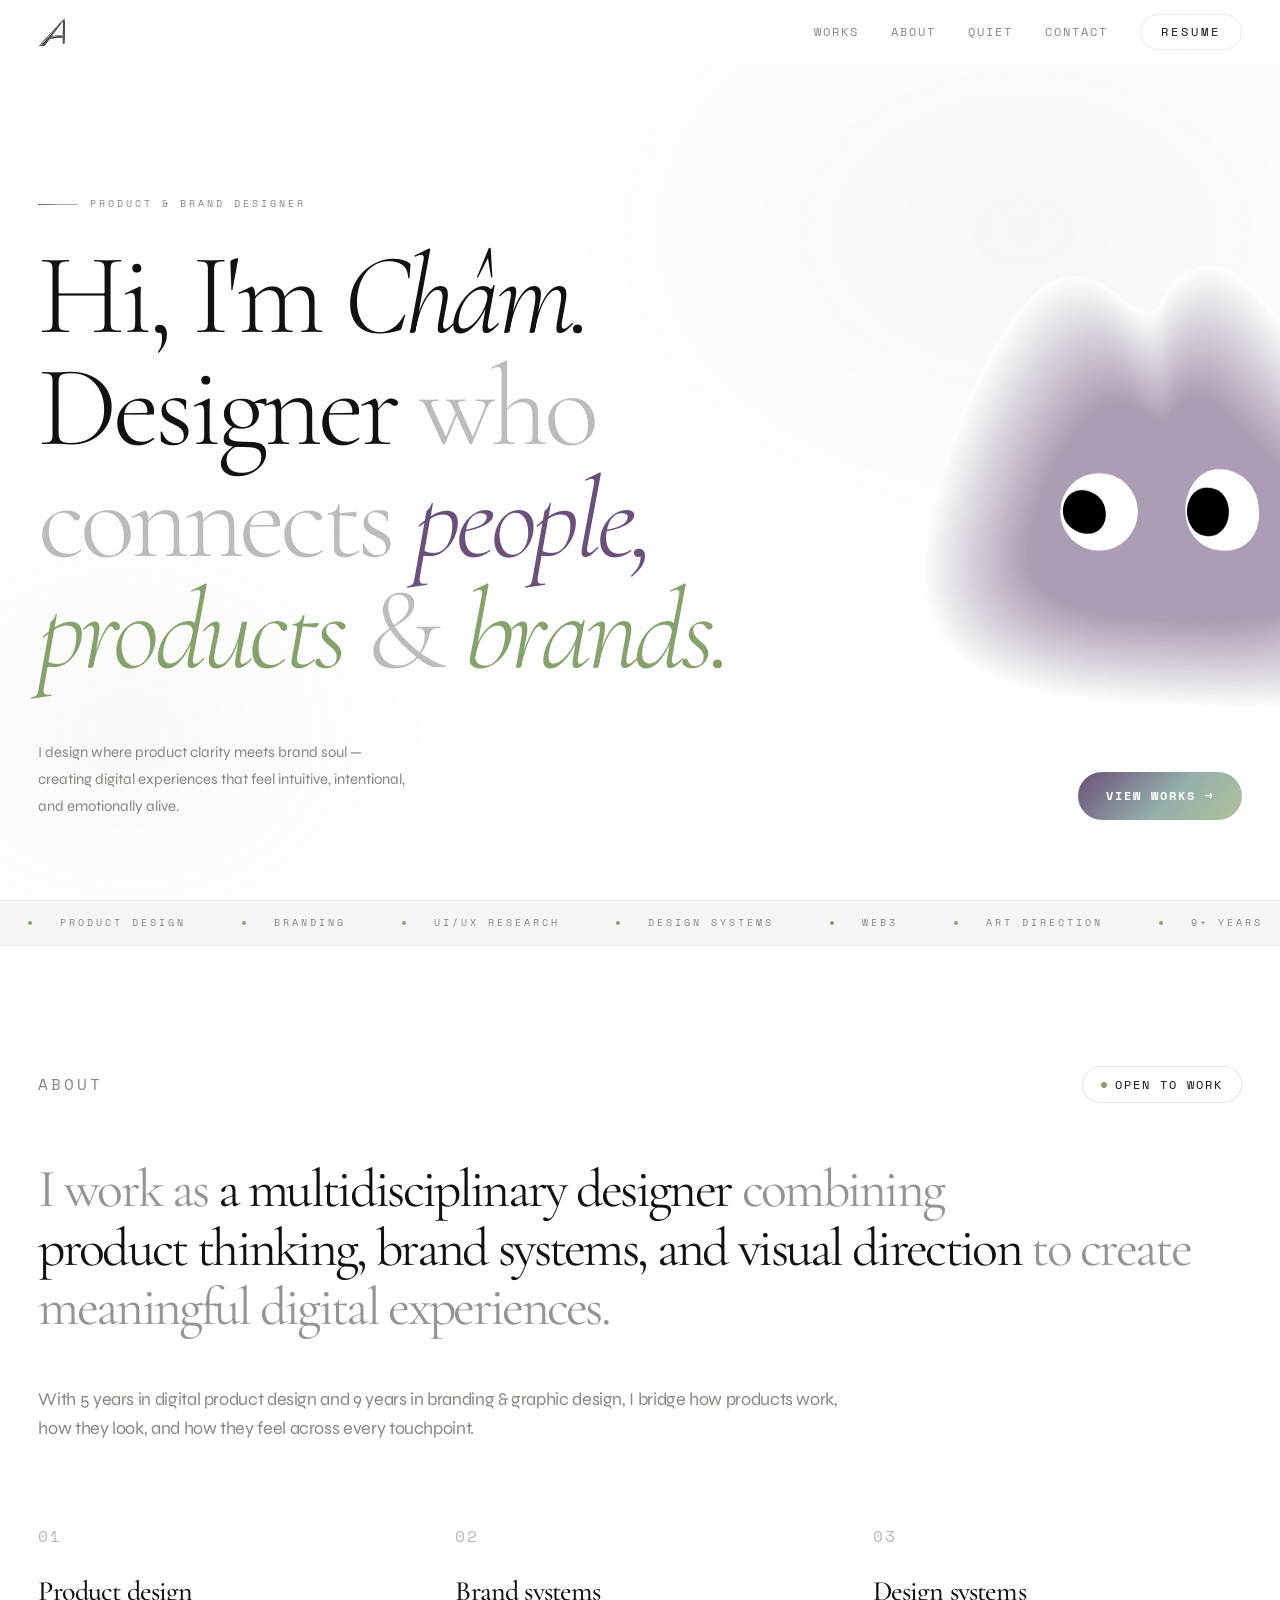
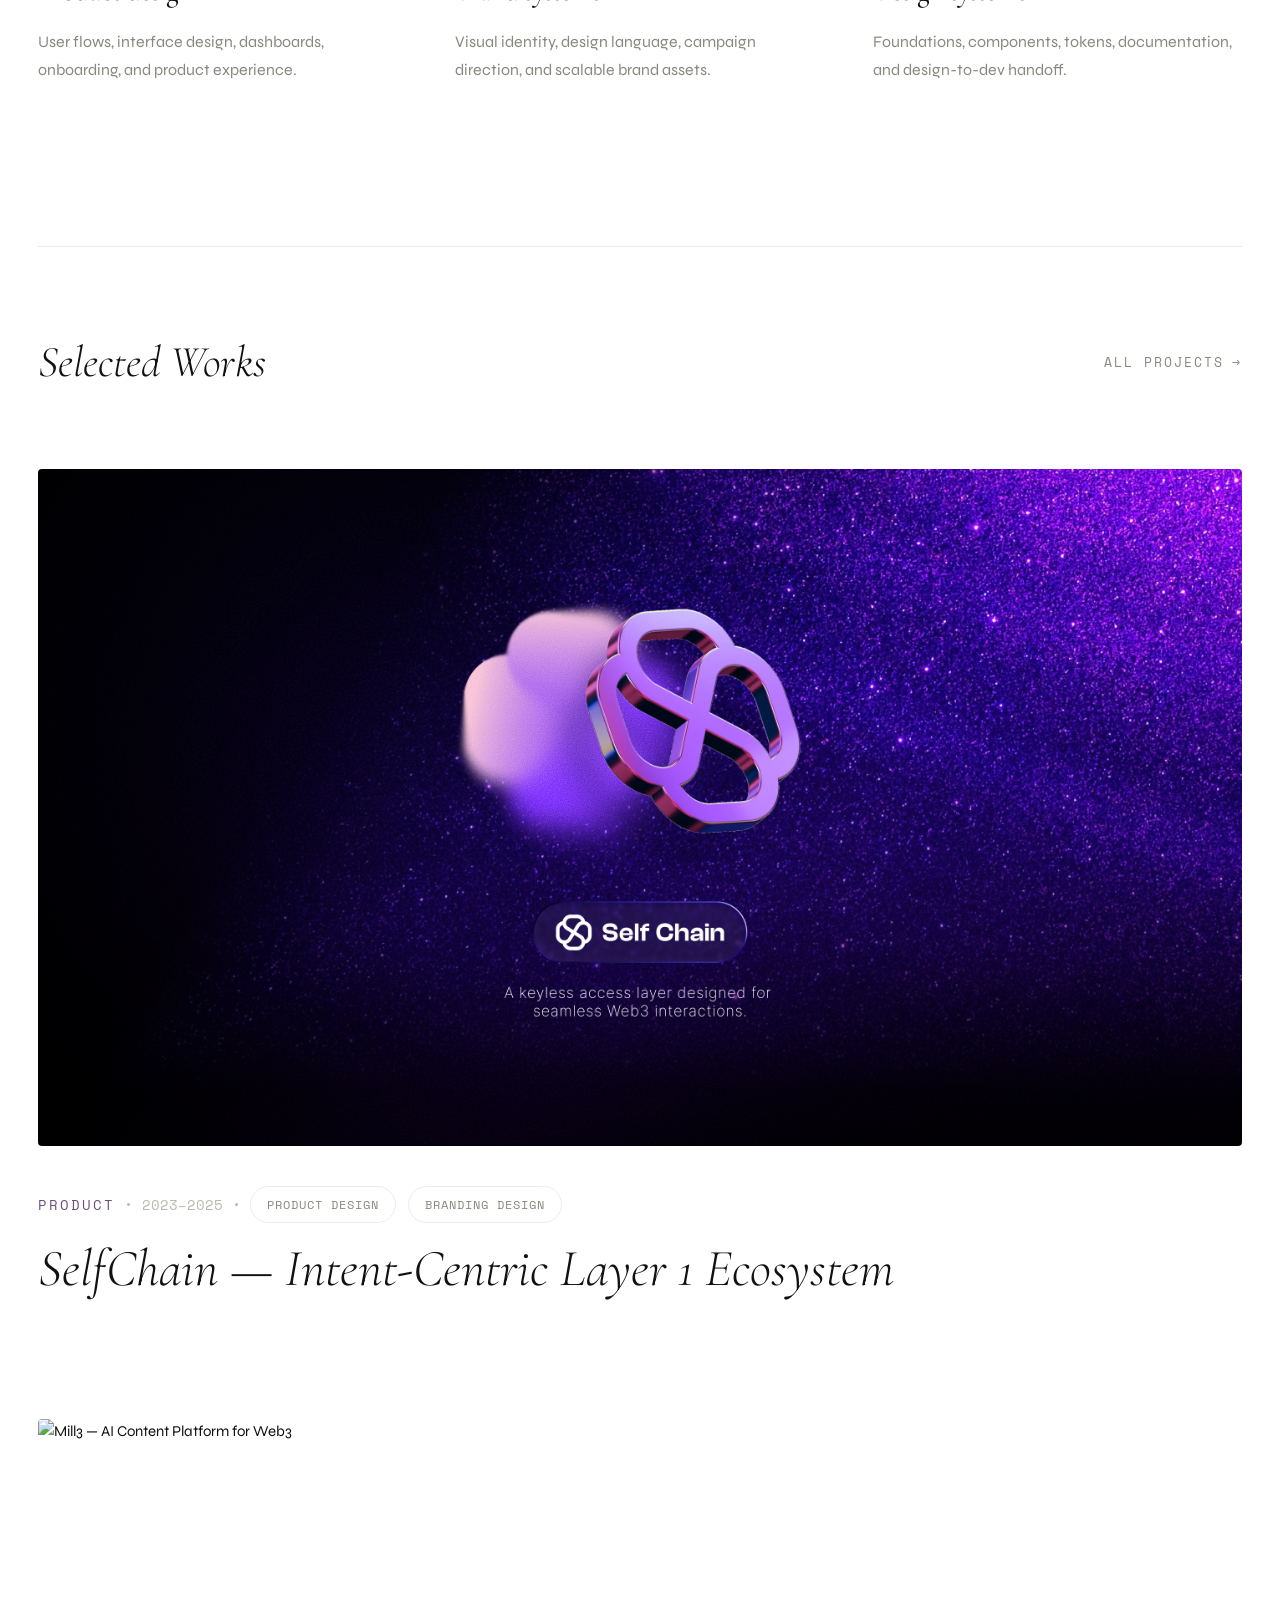
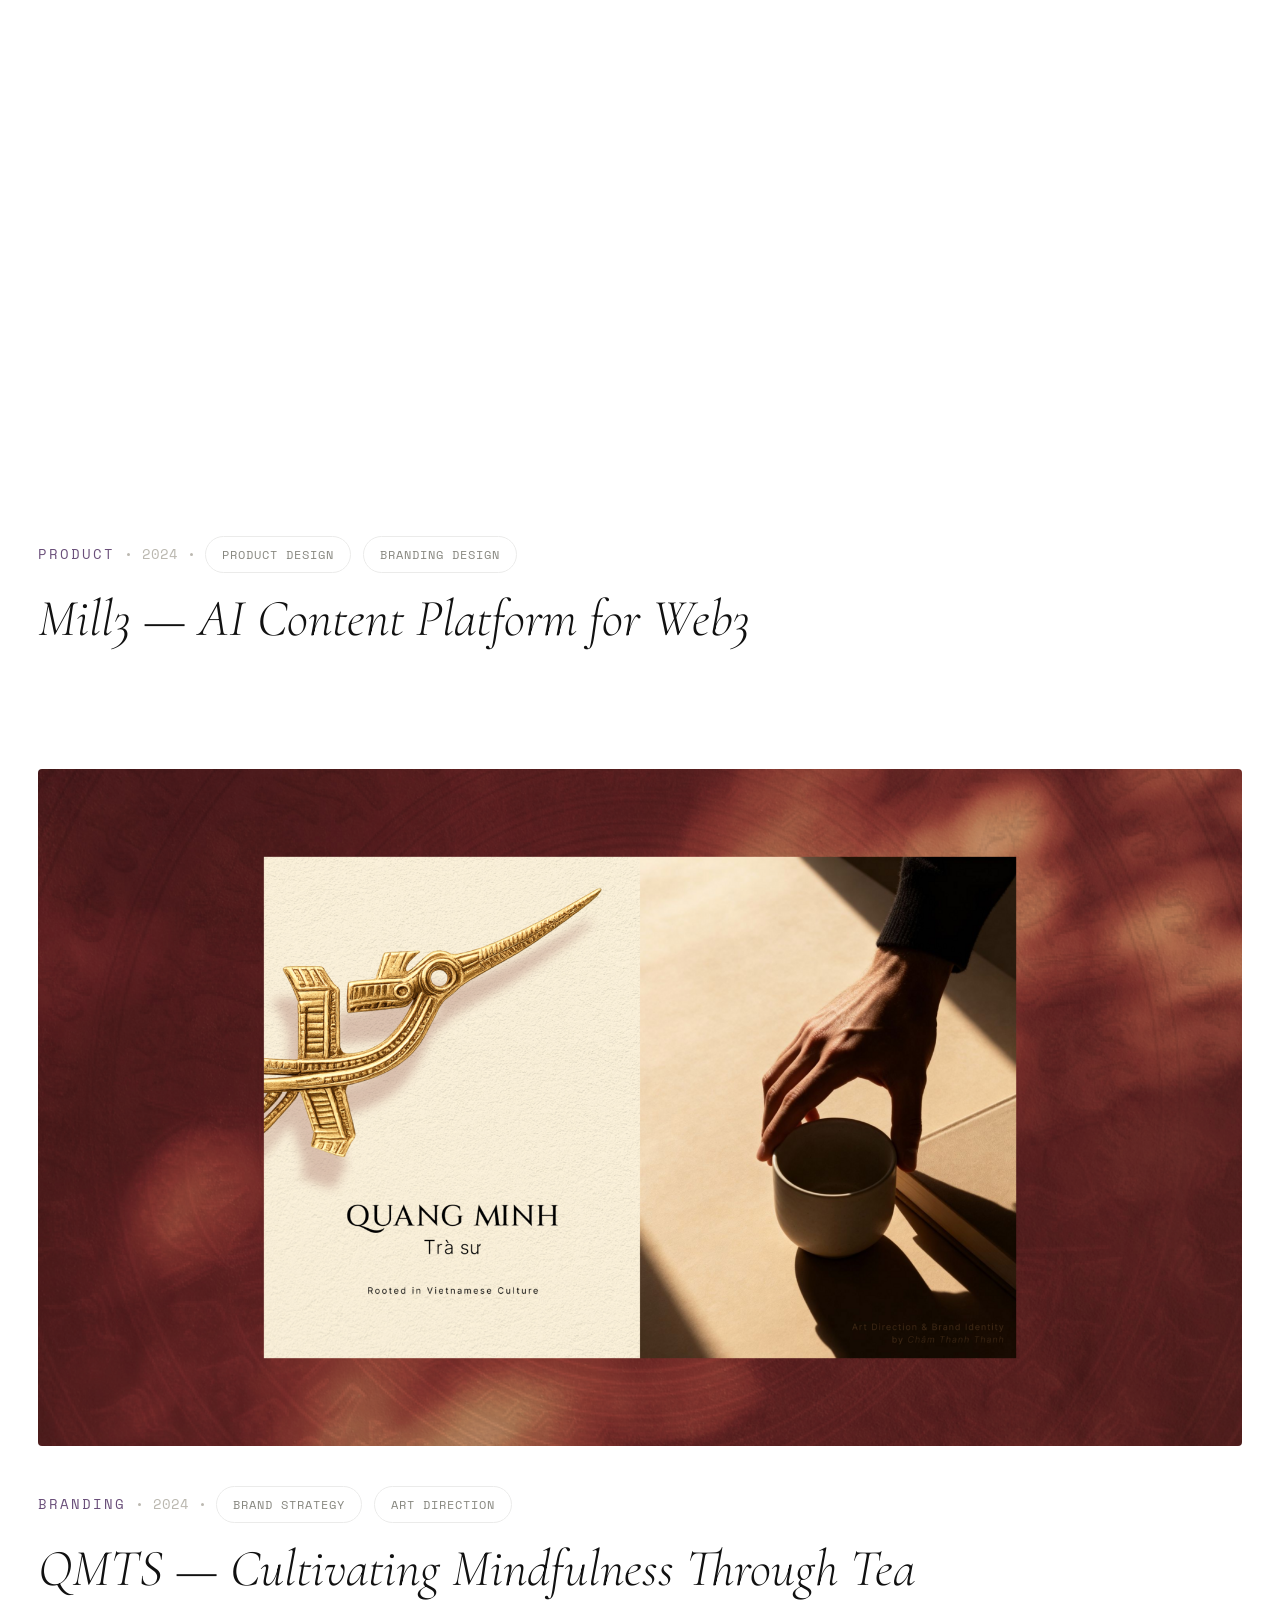
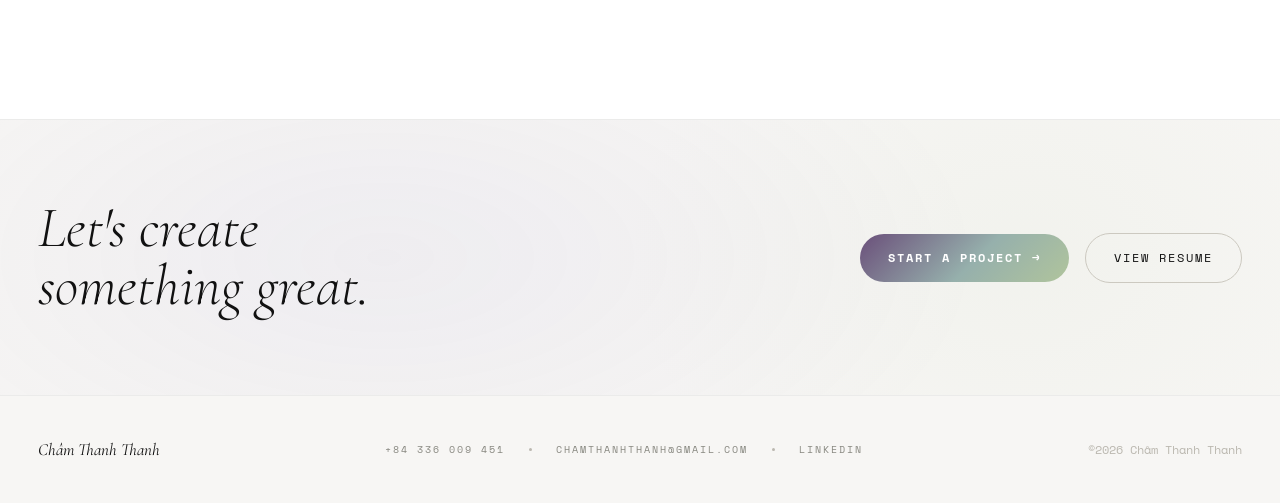
==== commit 918819d1: "up" ====
--- a/index.html
+++ b/index.html
@@ -30,7 +30,7 @@
       href="https://fonts.googleapis.com/css2?family=Cormorant+Garamond:ital,wght@0,300;0,400;0,500;0,600;0,700;1,300;1,400&family=Syne:wght@400;500;600;700&family=Space+Mono:ital,wght@0,400;0,700;1,400&display=swap"
       rel="stylesheet"
     />
-    <link rel="stylesheet" href="/assets/style.css?v=4" />
+    <link rel="stylesheet" href="/assets/style.css?v=6" />
     <link
       rel="icon"
       href="/assets/images/favicon-32.png"
@@ -235,9 +235,9 @@
     </main>
 
 
-    <script src="/assets/data.js?v=4"></script>
-    <script src="/assets/cloud.js?v=4"></script>
-    <script src="/assets/app.js?v=4"></script>
+    <script src="/assets/data.js?v=6"></script>
+    <script src="/assets/cloud.js?v=6"></script>
+    <script src="/assets/app.js?v=6"></script>
     <script>
       /* ── HOMEPAGE INIT ───────────────────────────────── */
       function renderHomepage() {
